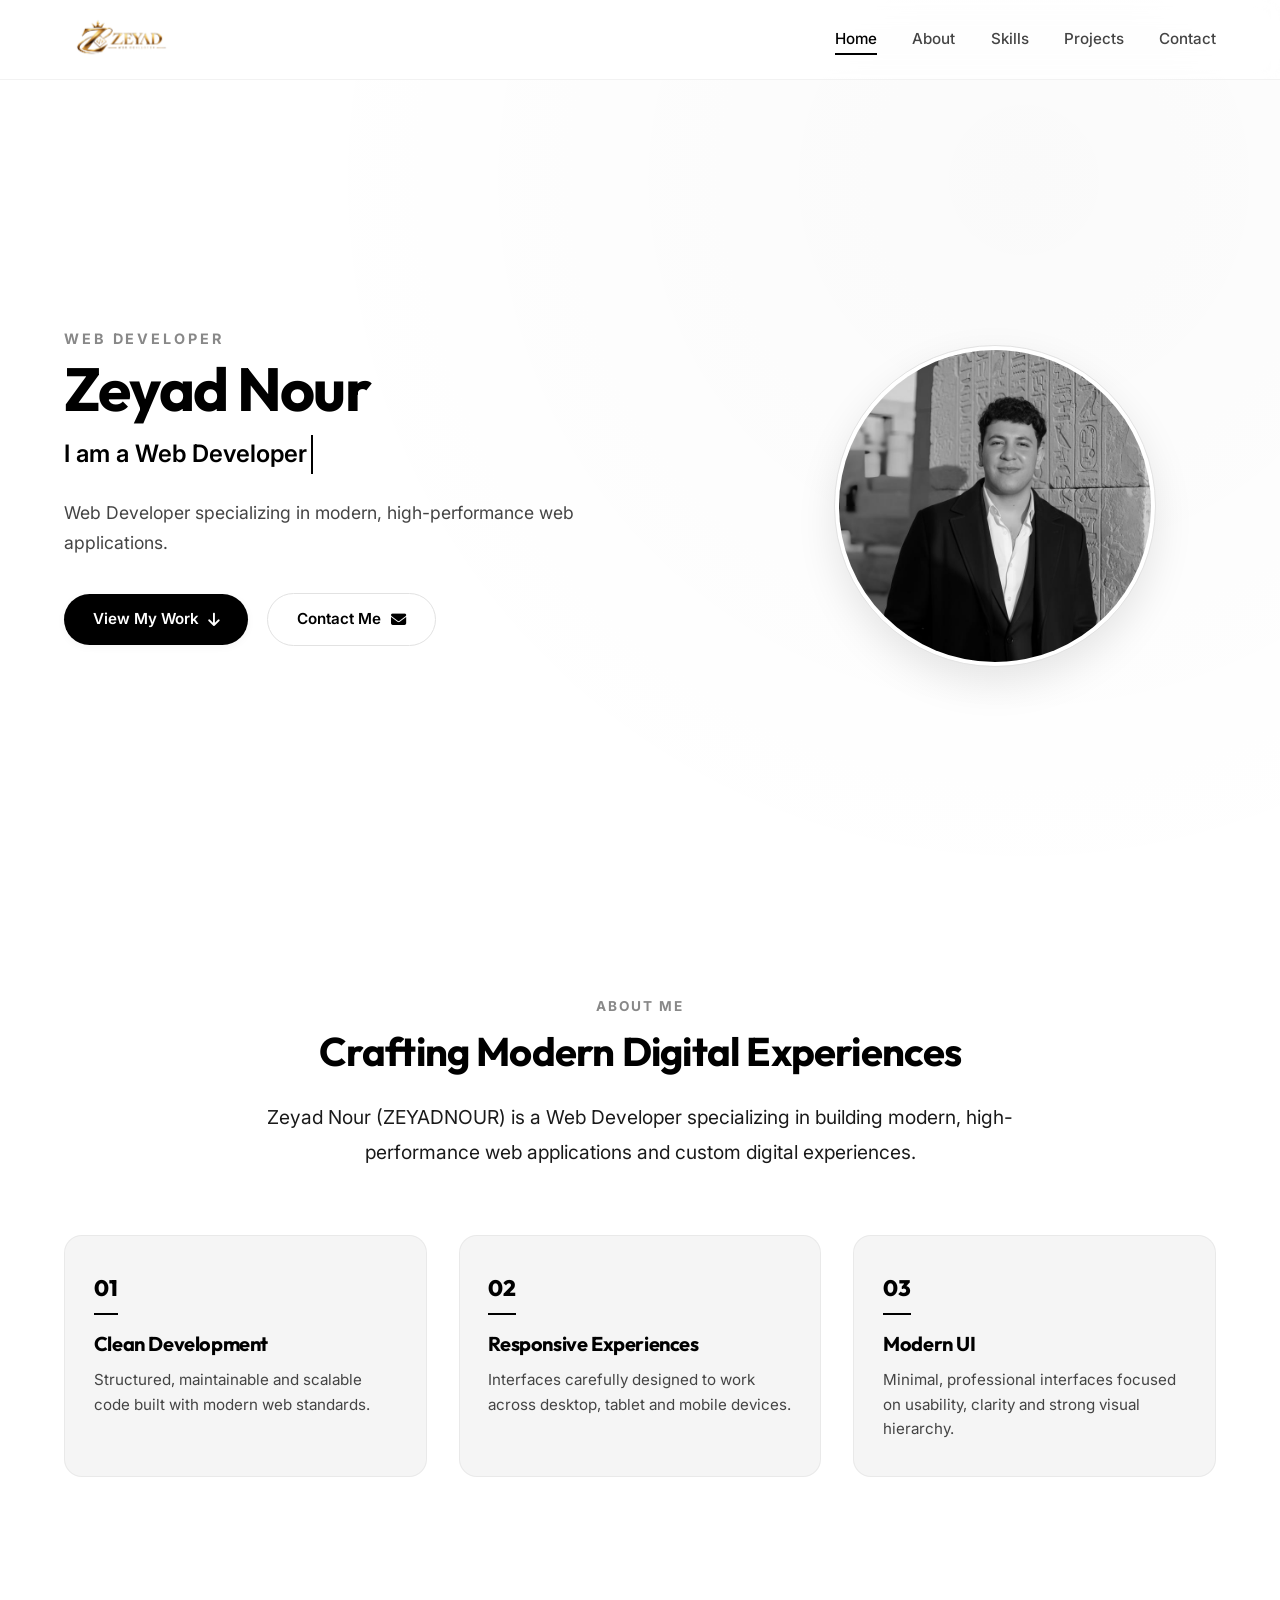
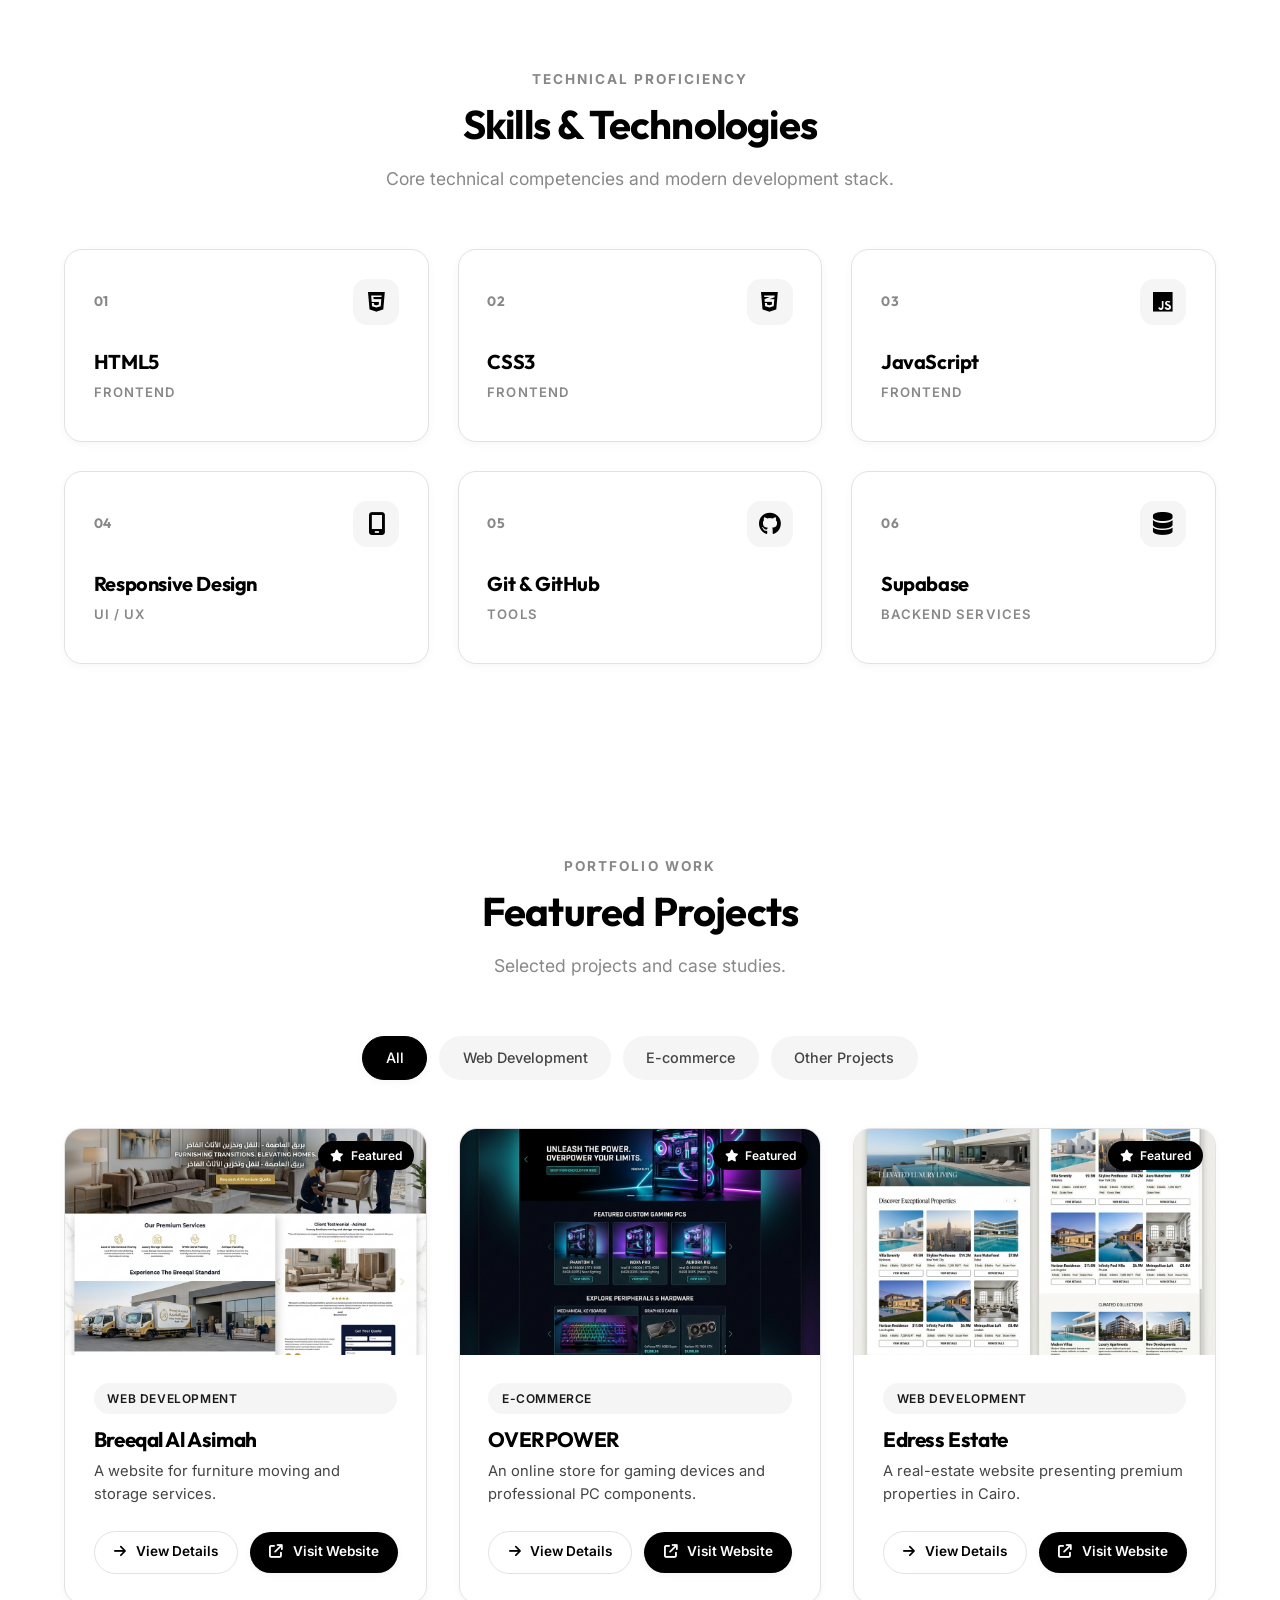
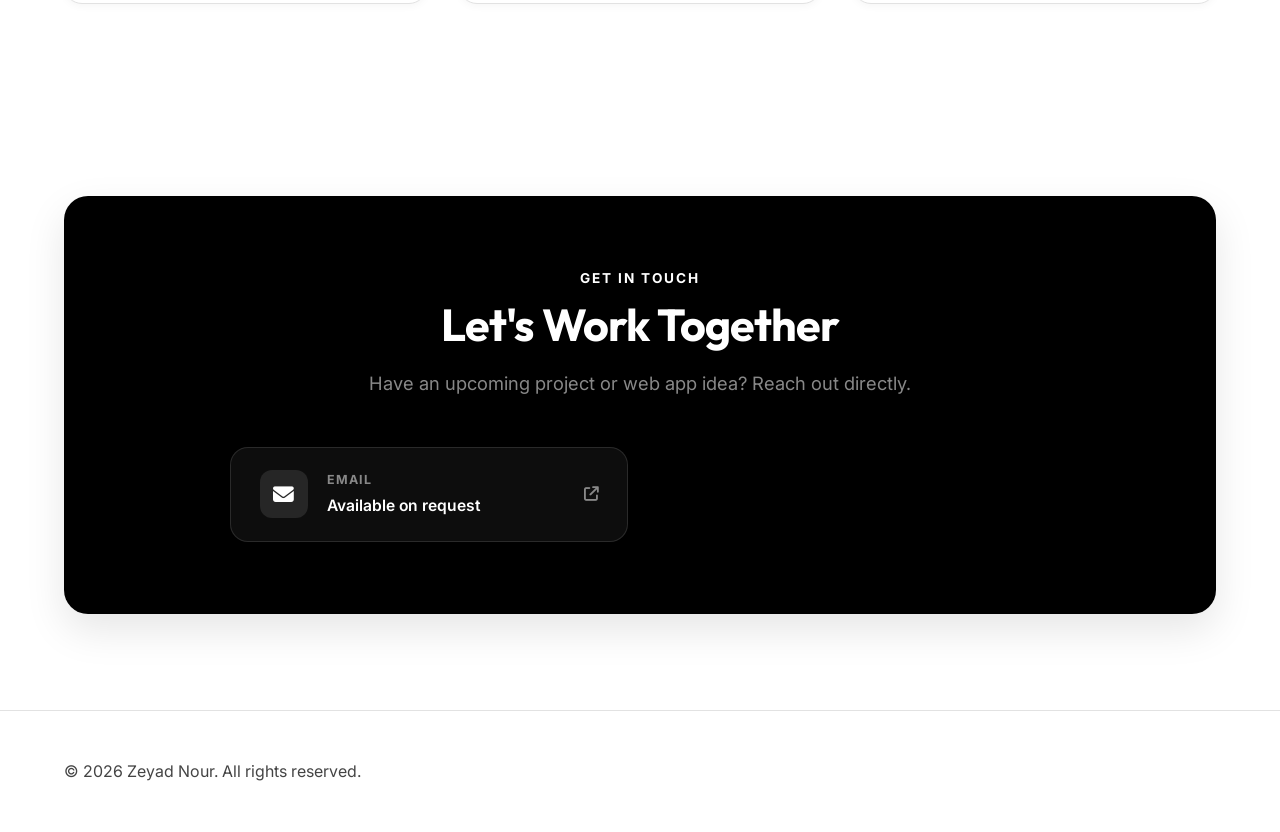
==== index.html @ 504fd56b "Add files via upload" ====
<!DOCTYPE html>
<html lang="en">
<head>
    <meta charset="UTF-8">
    <meta name="viewport" content="width=device-width, initial-scale=1.0">

    <!-- Primary SEO -->
    <title>Zeyad Nour (ZEYADNOUR) | Web Developer Portfolio</title>
    <meta name="description" content="Zeyad Nour (ZEYADNOUR) is a Web Developer specializing in modern, high-performance web applications. Explore his portfolio of real-world projects and digital experiences.">
    <meta name="author" content="Zeyad Nour">
    <meta name="robots" content="index, follow, max-image-preview:large">
    <meta name="googlebot" content="index, follow">
    <meta name="theme-color" content="#ffffff">
    <meta name="keywords" content="Zeyad Nour, ZEYADNOUR, زياد نور, Web Developer, Frontend Developer, Portfolio, Web Development">
    <link rel="canonical" href="">

    <!-- Open Graph -->
    <meta property="og:type" content="website">
    <meta property="og:site_name" content="Zeyad Nour">
    <meta property="og:locale" content="en_US">
    <meta property="og:url" content="">
    <meta property="og:title" content="Zeyad Nour (ZEYADNOUR) | Web Developer Portfolio">
    <meta property="og:description" content="Zeyad Nour (ZEYADNOUR) is a Web Developer specializing in modern, high-performance web applications. Explore his portfolio of real-world projects.">
    <meta property="og:image" content="assets/me.png">
    <meta property="og:image:width" content="800">
    <meta property="og:image:height" content="800">
    <meta property="og:image:alt" content="Zeyad Nour - Web Developer">

    <!-- Twitter Card -->
    <meta name="twitter:card" content="summary_large_image">
    <meta name="twitter:title" content="Zeyad Nour (ZEYADNOUR) | Web Developer Portfolio">
    <meta name="twitter:description" content="Zeyad Nour (ZEYADNOUR) is a Web Developer building modern, high-performance web applications and digital experiences.">
    <meta name="twitter:image" content="assets/me.png">
    <meta name="twitter:image:alt" content="Zeyad Nour - Web Developer">

    <!-- Favicon & Icon -->
    <link rel="icon" type="image/png" href="assets/favicon.png">
    <link rel="apple-touch-icon" href="assets/favicon.png">

    <!-- Fonts & Icons -->
    <link rel="preconnect" href="https://fonts.googleapis.com">
    <link rel="preconnect" href="https://fonts.gstatic.com" crossorigin>
    <link href="https://fonts.googleapis.com/css2?family=Inter:wght@400;500;600;700&family=Outfit:wght@600;700;800&display=swap" rel="stylesheet">
    <link rel="stylesheet" href="https://cdnjs.cloudflare.com/ajax/libs/font-awesome/6.5.1/css/all.min.css" crossorigin="anonymous" referrerpolicy="no-referrer">

    <!-- Stylesheets -->
    <link rel="stylesheet" href="style.css">

    <!-- Structured Data: Person + WebSite + WebPage -->
    <script type="application/ld+json" data-schema-id="homepage-schemas">
    [
      {
        "@context": "https://schema.org",
        "@type": "Person",
        "@id": "#person",
        "name": "Zeyad Nour",
        "alternateName": "زياد نور",
        "additionalName": "ZEYADNOUR",
        "jobTitle": "Web Developer",
        "description": "Zeyad Nour (ZEYADNOUR) is a Web Developer specializing in building modern, high-performance web applications and digital experiences.",
        "image": "assets/me.png",
        "knowsLanguage": ["ar", "en"]
      },
      {
        "@context": "https://schema.org",
        "@type": "WebSite",
        "@id": "#website",
        "name": "Zeyad Nour",
        "alternateName": "ZEYADNOUR",
        "author": {
          "@type": "Person",
          "@id": "#person"
        }
      },
      {
        "@context": "https://schema.org",
        "@type": "WebPage",
        "@id": "#webpage",
        "name": "Zeyad Nour (ZEYADNOUR) | Web Developer Portfolio",
        "description": "Personal portfolio of Zeyad Nour, a Web Developer specializing in modern web applications.",
        "isPartOf": {
          "@id": "#website"
        },
        "about": {
          "@id": "#person"
        },
        "inLanguage": "en"
      }
    ]
    </script>
</head>
<body>

    <!-- 1. HEADER / NAVBAR -->
    <header class="navbar">
        <div class="container">
            <a href="#home" class="logo nav-brand" aria-label="Zeyad Nour Home">
                <img src="assets/favicon.png" alt="Zeyad Nour - ZEYADNOUR Logo" class="logo-image nav-logo-img" width="56" height="56">
            </a>

            <button class="mobile-menu-toggle" aria-expanded="false" aria-controls="nav-drawer" aria-label="Toggle navigation menu">
                <i class="fa-solid fa-bars"></i>
            </button>

            <div class="mobile-overlay"></div>

            <nav>
                <ul id="nav-drawer" class="nav-links">
                    <li><a href="#home" class="active">Home</a></li>
                    <li><a href="#about">About</a></li>
                    <li><a href="#skills">Skills</a></li>
                    <li><a href="#projects">Projects</a></li>
                    <li><a href="#contact">Contact</a></li>
                </ul>
            </nav>
        </div>
    </header>

    <main>
        <!-- 2. HERO SECTION -->
        <section id="home" class="hero-section">
            <div class="container">
                <div class="hero-grid">
                    <div class="hero-content">
                        <span id="hero-eyebrow-text" class="hero-eyebrow">WEB DEVELOPER</span>
                        <h1 id="profile-name" class="hero-name">Zeyad Nour</h1>
                        
                        <div class="typewriter-container">
                            <span id="typewriter-text"></span>
                        </div>

                        <p id="profile-headline" class="hero-description">
                            Web Developer specializing in modern, high-performance web applications.
                        </p>

                        <div class="hero-actions">
                            <a href="#projects" class="btn btn-primary">
                                View My Work <i class="fa-solid fa-arrow-down"></i>
                            </a>
                            <a href="#contact" class="btn btn-outline">
                                Contact Me <i class="fa-solid fa-envelope"></i>
                            </a>
                        </div>

                        <div id="hero-socials" class="hero-socials">
                            <!-- Dynamic Social Links -->
                        </div>
                    </div>

                    <div class="hero-image-wrapper">
                        <img id="profile-avatar-img" src="assets/me.png" alt="Zeyad Nour - Web Developer" class="profile-avatar" width="320" height="320" fetchpriority="high">
                    </div>
                </div>
            </div>
        </section>

        <!-- 3. ABOUT SECTION -->
        <section id="about" class="section">
            <div class="container">
                <div class="about-intro">
                    <span id="about-eyebrow" class="section-eyebrow">ABOUT ME</span>
                    <h2 id="about-title" class="section-title">Crafting Modern Digital Experiences</h2>
                    <p id="profile-bio" class="about-bio-text">Zeyad Nour (ZEYADNOUR) is a Web Developer specializing in building modern, high-performance web applications and custom digital experiences.</p>
                </div>

                <div class="about-highlights">
                    <div class="highlight-card">
                        <span class="highlight-num">01</span>
                        <h3>Clean Development</h3>
                        <p>Structured, maintainable and scalable code built with modern web standards.</p>
                    </div>

                    <div class="highlight-card">
                        <span class="highlight-num">02</span>
                        <h3>Responsive Experiences</h3>
                        <p>Interfaces carefully designed to work across desktop, tablet and mobile devices.</p>
                    </div>

                    <div class="highlight-card">
                        <span class="highlight-num">03</span>
                        <h3>Modern UI</h3>
                        <p>Minimal, professional interfaces focused on usability, clarity and strong visual hierarchy.</p>
                    </div>
                </div>
            </div>
        </section>

        <!-- 4. SKILLS SECTION -->
        <section id="skills" class="section" style="background-color: var(--color-light-gray);">
            <div class="container">
                <div class="section-header">
                    <span id="skills-eyebrow" class="section-eyebrow">TECHNICAL PROFICIENCY</span>
                    <h2 id="skills-title" class="section-title">Skills & Technologies</h2>
                    <p id="skills-description" class="section-subtitle">Core technical competencies and modern development stack.</p>
                </div>

                <div id="skills-grid" class="skills-grid">
                    <!-- Dynamic premium skill cards rendered via js/skills.js -->
                </div>
            </div>
        </section>

        <!-- 5. PROJECTS SECTION -->
        <section id="projects" class="section">
            <div class="container">
                <div class="section-header">
                    <span class="section-eyebrow">PORTFOLIO WORK</span>
                    <h2 class="section-title">Featured Projects</h2>
                    <p class="section-subtitle">Selected projects and case studies.</p>
                </div>

                <!-- Dynamic Category Filter Pills -->
                <div id="category-filters" class="filter-container">
                    <!-- Dynamic Pills rendered via js/projects.js -->
                </div>

                <!-- Dynamic Project Grid Container -->
                <div id="projects-grid" class="projects-grid">
                    <!-- Dynamic Project Cards rendered via js/projects.js -->
                </div>
            </div>
        </section>

        <!-- 6. CONTACT SECTION -->
        <section id="contact" class="section">
            <div class="container">
                <div class="contact-card">
                    <span id="contact-eyebrow" class="section-eyebrow" style="color: var(--color-gray);">GET IN TOUCH</span>
                    <h2 id="contact-title" class="contact-card-title">Let's Work Together</h2>
                    <p id="contact-description" class="contact-card-desc">Have an upcoming project or web app idea? Reach out directly.</p>
                    
                    <div class="contact-channels-grid">
                        <!-- EMAIL CARD -->
                        <a id="profile-email-link" href="#contact" class="contact-channel-card" aria-label="Contact information">
                            <div class="channel-icon-box">
                                <i class="fa-solid fa-envelope"></i>
                            </div>
                            <div class="channel-info">
                                <span class="channel-label">Email</span>
                                <span id="profile-email-text" class="channel-value">Available on request</span>
                            </div>
                            <i class="fa-solid fa-arrow-up-right-from-square channel-arrow"></i>
                        </a>

                        <!-- WHATSAPP CARD (populated dynamically via js/social-links.js if entry exists in DB) -->
                        <div id="whatsapp-channel" style="display: contents;"></div>
                    </div>
                </div>
            </div>
        </section>
    </main>

    <!-- 7. FOOTER -->
    <footer class="footer">
        <div class="container">
            <div class="footer-content">
                <p id="footer-text">&copy; 2026 Zeyad Nour. All rights reserved.</p>
                <div id="footer-socials" class="footer-socials">
                    <!-- Dynamic Social Links -->
                </div>
            </div>
        </div>
    </footer>

    <!-- Data Services & Modules -->
    <script src="js/utils.js"></script>
    <script src="js/seo.js"></script>
    <script src="js/settings.js"></script>
    <script src="js/profile.js"></script>
    <script src="js/categories.js"></script>
    <script src="js/skills.js"></script>
    <script src="js/social-links.js"></script>
    <script src="js/filters.js"></script>
    <script src="js/projects.js"></script>
    <script src="js/ui.js"></script>
    <script src="script.js"></script>
</body>
</html>
---- style.css ----
/* ==========================================================================
   ZEYAD NOUR PORTFOLIO
   Minimal / Premium / Modern
   ========================================================================== */

:root {
    --black: #000;
    --dark: #1a1a1a;
    --gray-dark: #444;
    --gray: #888;
    --light: #f5f5f5;
    --border: #e2e2e2;
    --white: #fff;
    --success: #10b981;
    --error: #ef4444;
    --whatsapp: #25d366;
    --whatsapp-hover: #20bd5a;

    --heading: 'Outfit', -apple-system, BlinkMacSystemFont, 'Segoe UI', sans-serif;
    --body: 'Inter', -apple-system, BlinkMacSystemFont, 'Segoe UI', sans-serif;

    --sm: 8px;
    --md: 14px;
    --lg: 18px;
    --full: 999px;

    --shadow-sm: 0 2px 8px rgba(0, 0, 0, .04);
    --shadow-md: 0 8px 24px rgba(0, 0, 0, .06);
    --shadow-lg: 0 16px 40px rgba(0, 0, 0, .1);
    --shadow-hover: 0 20px 48px rgba(0, 0, 0, .12);

    --fast: .2s cubic-bezier(.16, 1, .3, 1);
    --smooth: .35s cubic-bezier(.16, 1, .3, 1);

    --navbar-height: 80px;
    --container: 1200px;
    --logo-size: 110px;
}

/* RESET */
*,
*::before,
*::after {
    box-sizing: border-box;
    margin: 0;
    padding: 0;
}

html {
    scroll-behavior: smooth;
    font-size: 16px;
    -webkit-text-size-adjust: 100%;
}

body {
    font-family: var(--body);
    background: var(--white);
    color: var(--dark);
    line-height: 1.6;
    overflow-x: hidden;
    -webkit-font-smoothing: antialiased;
}

h1,
h2,
h3,
h4,
h5,
h6 {
    font-family: var(--heading);
    color: var(--black);
    font-weight: 700;
    line-height: 1.25;
    letter-spacing: -.02em;
}

p {
    color: var(--gray-dark);
}

a {
    color: inherit;
    text-decoration: none;
    transition: color var(--fast);
}

img {
    display: block;
    max-width: 100%;
    height: auto;
}

button {
    border: 0;
    background: none;
    font: inherit;
    cursor: pointer;
}

:focus-visible {
    outline: 2px solid var(--black);
    outline-offset: 4px;
}

/* LAYOUT */
.container {
    width: 100%;
    max-width: var(--container);
    margin: auto;
    padding: 0 1.5rem;
}

.section {
    position: relative;
    padding: 6rem 0;
}

.section-header {
    max-width: 680px;
    margin: 0 auto 3.5rem;
    text-align: center;
}

.section-eyebrow {
    display: block;
    margin-bottom: .5rem;
    color: var(--gray);
    font-size: .85rem;
    font-weight: 700;
    letter-spacing: .15em;
    text-transform: uppercase;
}

.section-title {
    margin-bottom: 1rem;
    font-size: 2.5rem;
}

.section-subtitle {
    color: var(--gray);
    font-size: 1.1rem;
}

/* BUTTONS */
.btn {
    display: inline-flex;
    align-items: center;
    justify-content: center;
    gap: .6rem;
    padding: .85rem 1.8rem;
    border-radius: var(--full);
    font-size: .95rem;
    font-weight: 600;
    white-space: nowrap;
    transition: all var(--fast);
}

.btn-primary {
    background: var(--black);
    color: var(--white);
    box-shadow: var(--shadow-sm);
}

.btn-primary:hover {
    background: #2c2c2c;
    transform: translateY(-2px);
    box-shadow: var(--shadow-md);
}

.btn-outline {
    background: transparent;
    border: 1.5px solid var(--border);
    color: var(--black);
}

.btn-outline:hover {
    background: var(--light);
    border-color: var(--black);
    transform: translateY(-2px);
}

.btn-sm {
    padding: .6rem 1.2rem;
    font-size: .85rem;
}

.btn-block {
    width: 100%;
}

.project-category-badge {
    display: inline-block;
    padding: .35rem .85rem;
    border-radius: var(--full);
    background: var(--light);
    color: var(--dark);
    font-size: .75rem;
    font-weight: 600;
    letter-spacing: .05em;
    text-transform: uppercase;
}

.featured-badge {
    position: absolute;
    top: 12px;
    right: 12px;
    z-index: 2;
    display: flex;
    align-items: center;
    gap: .4rem;
    padding: .3rem .75rem;
    border-radius: var(--full);
    background: var(--black);
    color: var(--white);
    font-size: .75rem;
    font-weight: 600;
    box-shadow: var(--shadow-sm);
}

/* NAVBAR */
.navbar {
    position: fixed;
    inset: 0 0 auto;
    z-index: 1000;
    width: 100%;
    height: var(--navbar-height);
    background: rgba(255, 255, 255, .8);
    border-bottom: 1px solid rgba(0, 0, 0, .05);
    backdrop-filter: blur(12px);
    -webkit-backdrop-filter: blur(12px);
    transition: all var(--smooth);
}

.navbar-scrolled {
    height: 70px;
    background: rgba(255, 255, 255, .95);
    box-shadow: var(--shadow-sm);
}

.navbar .container {
    display: flex;
    align-items: center;
    justify-content: space-between;
    height: 100%;
}

.logo,
.nav-brand {
    display: inline-flex;
    align-items: center;
    justify-content: center;
    width: var(--logo-size);
    height: var(--logo-size);
    flex-shrink: 0;
}

.logo-image,
.nav-logo-img {
    width: var(--logo-size);
    height: var(--logo-size);
    max-width: none;
    max-height: none;
    object-fit: contain;
    transition: transform var(--fast);
}

.logo:hover .logo-image,
.nav-brand:hover .nav-logo-img {
    transform: scale(1.05);
}

.nav-links {
    display: flex;
    align-items: center;
    gap: 2.2rem;
    list-style: none;
}

.nav-links a {
    position: relative;
    padding: .4rem 0;
    color: var(--gray-dark);
    font-size: .95rem;
    font-weight: 500;
}

.nav-links a::after {
    content: "";
    position: absolute;
    right: 0;
    bottom: 0;
    left: 0;
    width: 0;
    height: 2px;
    background: var(--black);
    transition: width var(--fast);
}

.nav-links a:hover,
.nav-links a.active {
    color: var(--black);
}

.nav-links a:hover::after,
.nav-links a.active::after {
    width: 100%;
}

.mobile-menu-toggle {
    display: none;
    width: 44px;
    height: 44px;
    align-items: center;
    justify-content: center;
    margin: 0;
    padding: 0;
    border: 1px solid transparent;
    border-radius: 10px;
    background: transparent;
    color: var(--black);
    font-size: 1.15rem;
    flex-shrink: 0;
    z-index: 1003;
    transition:
        background-color var(--fast),
        border-color var(--fast),
        transform var(--fast);
}

.mobile-menu-toggle:hover,
.mobile-menu-toggle:focus-visible {
    background: #f5f5f5;
    border-color: #e2e2e2;
    outline: none;
}

.mobile-menu-toggle:active {
    transform: scale(.96);
}

.mobile-menu-toggle i {
    font-size: 1.2rem;
}

.mobile-overlay {
    display: none;
    position: fixed;
    inset: 0;
    z-index: 1000;
    background: rgba(0, 0, 0, .4);
    opacity: 0;
    backdrop-filter: blur(4px);
    transition: opacity var(--smooth);
}

.mobile-overlay.active {
    display: block;
    opacity: 1;
}

/* HERO */
.hero-section {
    min-height: 100vh;
    padding-top: calc(var(--navbar-height) + 2rem);
    display: flex;
    align-items: center;
    justify-content: center;
    background: radial-gradient(
        circle at 80% 20%,
        rgba(0, 0, 0, .02) 0,
        transparent 60%
    );
}

.hero-grid {
    display: grid;
    grid-template-columns: 1.2fr .8fr;
    gap: 3rem;
    align-items: center;
}

.hero-eyebrow {
    margin-bottom: .75rem;
    color: var(--gray);
    font-size: .9rem;
    font-weight: 700;
    letter-spacing: .2em;
}

.hero-name {
    margin-bottom: .5rem;
    font-size: 3.8rem;
    letter-spacing: -.03em;
}

.typewriter-container {
    display: flex;
    align-items: center;
    min-height: 2.2rem;
    margin-bottom: 1.5rem;
    color: var(--gray-dark);
    font-size: 1.5rem;
    font-weight: 600;
}

#typewriter-text {
    padding-right: 4px;
    border-right: 2px solid var(--black);
    color: var(--black);
    animation: blink .8s infinite;
}

@keyframes blink {
    50% {
        border-color: transparent;
    }
}

.hero-description {
    max-width: 560px;
    margin-bottom: 2.2rem;
    font-size: 1.1rem;
    line-height: 1.7;
}

.hero-actions,
.hero-socials {
    display: flex;
    align-items: center;
}

.hero-actions {
    gap: 1.2rem;
    margin-bottom: 2.5rem;
}

.hero-socials {
    gap: 1.2rem;
}

.social-link {
    display: flex;
    align-items: center;
    justify-content: center;
    width: 42px;
    height: 42px;
    border: 1px solid var(--border);
    border-radius: 50%;
    color: var(--gray-dark);
    font-size: 1.1rem;
    transition: all var(--fast);
}

.social-link:hover {
    background: var(--light);
    border-color: var(--black);
    color: var(--black);
    transform: translateY(-3px);
}

.hero-image-wrapper {
    display: flex;
    justify-content: center;
}

.profile-avatar {
    width: 320px;
    height: 320px;
    border: 4px solid var(--white);
    border-radius: 50%;
    outline: 1px solid var(--border);
    object-fit: cover;
    filter: grayscale(100%);
    box-shadow: var(--shadow-lg);
    transition: all var(--smooth);
}

.profile-avatar:hover {
    filter: grayscale(0);
    transform: scale(1.03);
    box-shadow: var(--shadow-hover);
}

/* ABOUT */
.about-intro {
    max-width: 800px;
    margin: 0 auto 4rem;
    text-align: center;
}

.about-bio-text {
    margin-top: 1.5rem;
    color: var(--dark);
    font-size: 1.2rem;
    line-height: 1.85;
}

.about-highlights {
    display: grid;
    grid-template-columns: repeat(3, 1fr);
    gap: 2rem;
}

.highlight-card {
    position: relative;
    padding: 2.2rem 1.8rem;
    border: 1px solid rgba(0, 0, 0, .05);
    border-radius: var(--lg);
    background: var(--light);
    transition: all var(--smooth);
}

.highlight-card:hover {
    background: var(--white);
    border-color: var(--black);
    box-shadow: var(--shadow-md);
    transform: translateY(-6px);
}

.highlight-num {
    display: inline-block;
    margin-bottom: 1rem;
    padding-bottom: .4rem;
    border-bottom: 2px solid var(--black);
    color: var(--black);
    font-family: var(--heading);
    font-size: 1.4rem;
    font-weight: 800;
}

.highlight-card h3 {
    margin-bottom: .75rem;
    font-size: 1.25rem;
}

.highlight-card p {
    color: var(--gray-dark);
    font-size: .95rem;
    line-height: 1.6;
}

/* SKILLS */
.skills-grid {
    display: grid;
    grid-template-columns: repeat(3, 1fr);
    gap: 1.8rem;
}

.skill-card {
    position: relative;
    display: flex;
    flex-direction: column;
    justify-content: space-between;
    padding: 1.8rem;
    overflow: hidden;
    border: 1px solid var(--border);
    border-radius: var(--lg);
    background: var(--white);
    box-shadow: var(--shadow-sm);
    transition: all var(--smooth);
}

.skill-card:hover {
    border-color: var(--black);
    box-shadow: var(--shadow-hover);
    transform: translateY(-6px);
}

.skill-card-top {
    display: flex;
    align-items: center;
    justify-content: space-between;
    margin-bottom: 1.5rem;
}

.skill-index {
    color: var(--gray);
    font-family: var(--heading);
    font-size: .85rem;
    font-weight: 700;
    letter-spacing: .05em;
}

.skill-icon {
    display: flex;
    align-items: center;
    justify-content: center;
    width: 46px;
    height: 46px;
    border-radius: var(--md);
    background: var(--light);
    color: var(--black);
    font-size: 1.4rem;
    transition: all var(--fast);
}

.skill-card:hover .skill-icon {
    background: var(--black);
    color: var(--white);
}

.skill-meta {
    margin-bottom: .5rem;
}

.skill-name {
    margin-bottom: .3rem;
    color: var(--black);
    font-size: 1.25rem;
    font-weight: 700;
}

.skill-category {
    color: var(--gray);
    font-size: .82rem;
    font-weight: 600;
    letter-spacing: .08em;
    text-transform: uppercase;
}

.skill-arrow {
    position: absolute;
    top: 1.8rem;
    right: 1.8rem;
    color: var(--gray);
    font-size: .85rem;
    opacity: 0;
    transition: all var(--fast);
}

.skill-card:hover .skill-arrow {
    color: var(--black);
    opacity: 1;
}

/* PROJECTS */
.filter-container {
    display: flex;
    align-items: center;
    justify-content: center;
    gap: .75rem;
    flex-wrap: wrap;
    margin-bottom: 3rem;
}

.filter-pill {
    padding: .6rem 1.4rem;
    border: 1px solid transparent;
    border-radius: var(--full);
    background: var(--light);
    color: var(--gray-dark);
    font-size: .9rem;
    font-weight: 500;
    transition: all var(--fast);
}

.filter-pill:hover {
    background: #eaeaea;
    color: var(--black);
}

.filter-pill.active {
    background: var(--black);
    border-color: var(--black);
    color: var(--white);
    box-shadow: var(--shadow-sm);
}

.projects-grid {
    display: grid;
    grid-template-columns: repeat(3, 1fr);
    gap: 2rem;
}

.project-card {
    display: flex;
    flex-direction: column;
    overflow: hidden;
    border: 1px solid var(--border);
    border-radius: var(--lg);
    background: var(--white);
    opacity: 1;
    box-shadow: var(--shadow-sm);
    transition:
        transform var(--smooth),
        box-shadow var(--smooth),
        opacity .3s ease;
}

.project-card:hover {
    border-color: rgba(0, 0, 0, .15);
    box-shadow: var(--shadow-hover);
    transform: translateY(-8px);
}

.project-card.card-hidden {
    opacity: 0;
    transform: scale(.95);
}

.project-card.card-visible {
    opacity: 1;
    transform: scale(1);
}

.project-image-wrapper {
    position: relative;
    width: 100%;
    aspect-ratio: 16 / 10;
    overflow: hidden;
    background: var(--light);
}

.project-image-wrapper img {
    width: 100%;
    height: 100%;
    object-fit: cover;
    transition: transform .5s ease;
}

.project-card:hover .project-image-wrapper img {
    transform: scale(1.06);
}

.no-preview-placeholder {
    width: 100%;
    min-height: 220px;
    height: 100%;
    display: flex;
    align-items: center;
    justify-content: center;
    flex-direction: column;
    gap: .6rem;
    background: var(--light);
    color: var(--gray);
    font-size: .9rem;
    font-weight: 500;
}

.no-preview-placeholder i {
    color: #cbd5e1;
    font-size: 2.2rem;
}

.project-content {
    display: flex;
    flex-direction: column;
    flex-grow: 1;
    padding: 1.8rem;
}

.project-title {
    margin: .75rem 0 .5rem;
    font-size: 1.3rem;
}

.project-description {
    flex-grow: 1;
    margin-bottom: 1.5rem;
    color: var(--gray-dark);
    font-size: .92rem;
    line-height: 1.6;
}

.project-actions {
    display: flex;
    align-items: center;
    gap: .75rem;
    margin-top: auto;
}

/* SKELETON */
.skeleton-card {
    pointer-events: none;
}

.skeleton-img,
.skeleton-line {
    background: linear-gradient(
        90deg,
        #f0f0f0 25%,
        #e4e4e4 50%,
        #f0f0f0 75%
    );
    background-size: 200% 100%;
    animation: pulse 1.5s infinite;
}

.skeleton-img {
    width: 100%;
    aspect-ratio: 16 / 10;
}

.skeleton-body {
    padding: 1.8rem;
}

.skeleton-line {
    margin-bottom: .8rem;
    border-radius: var(--sm);
}

.skeleton-badge {
    width: 30%;
    height: 20px;
    border-radius: var(--full);
}

.skeleton-title {
    width: 70%;
    height: 26px;
}

.skeleton-text {
    width: 100%;
    height: 16px;
}

.skeleton-text.short {
    width: 60%;
}

.skeleton-footer {
    display: flex;
    gap: .75rem;
    margin-top: 1.5rem;
}

.skeleton-btn {
    width: 50%;
    height: 38px;
    border-radius: var(--full);
    background: #f0f0f0;
}

@keyframes pulse {
    0% {
        background-position: 200% 0;
    }

    100% {
        background-position: -200% 0;
    }
}

.empty-state {
    grid-column: 1 / -1;
    padding: 4rem 2rem;
    border-radius: var(--lg);
    background: var(--light);
    text-align: center;
}

.empty-state i {
    margin-bottom: 1rem;
    color: var(--gray);
    font-size: 3rem;
}

.empty-state.hidden {
    display: none;
}

/* CONTACT */
.contact-card {
    padding: 4.5rem 3.5rem;
    border-radius: 24px;
    background: var(--black);
    color: var(--white);
    text-align: center;
    box-shadow: var(--shadow-lg);
}

.contact-card-title {
    margin-bottom: 1rem;
    color: var(--white);
    font-size: 2.8rem;
}

.contact-card-desc {
    max-width: 580px;
    margin: 0 auto 3rem;
    color: var(--gray);
    font-size: 1.15rem;
    line-height: 1.6;
}

.contact-channels-grid {
    display: grid;
    grid-template-columns: repeat(2, 1fr);
    gap: 1.5rem;
    max-width: 820px;
    margin: auto;
}

.contact-channel-card {
    display: flex;
    align-items: center;
    gap: 1.2rem;
    padding: 1.4rem 1.8rem;
    border: 1px solid rgba(255, 255, 255, .12);
    border-radius: var(--lg);
    background: rgba(255, 255, 255, .05);
    color: var(--white);
    text-align: left;
    transition: all var(--fast);
}

.contact-channel-card:hover {
    background: rgba(255, 255, 255, .1);
    border-color: rgba(255, 255, 255, .3);
    box-shadow: 0 12px 30px rgba(0, 0, 0, .3);
    transform: translateY(-4px);
}

.channel-icon-box,
.whatsapp-icon-box {
    display: flex;
    align-items: center;
    justify-content: center;
    width: 48px;
    height: 48px;
    flex-shrink: 0;
    border-radius: 12px;
    background: rgba(255, 255, 255, .1);
    color: var(--white);
    font-size: 1.3rem;
}

.channel-info {
    display: flex;
    flex-direction: column;
    flex-grow: 1;
    min-width: 0;
    text-align: left;
}

.channel-label {
    margin-bottom: .2rem;
    color: var(--gray);
    font-size: .78rem;
    font-weight: 700;
    letter-spacing: .08em;
    text-transform: uppercase;
}

.channel-value {
    overflow: hidden;
    color: var(--white);
    font-size: .98rem;
    font-weight: 600;
    text-overflow: ellipsis;
    white-space: nowrap;
}

.channel-arrow {
    color: var(--gray);
    font-size: .9rem;
    transition: all var(--fast);
}

.contact-channel-card:hover .channel-arrow {
    color: var(--white);
    transform: translate(2px, -2px);
}

/* WHATSAPP */
.whatsapp-channel-card {
    background: var(--whatsapp);
    border-color: var(--whatsapp);
    color: var(--white);
}

.whatsapp-channel-card:hover {
    background: var(--whatsapp-hover);
    border-color: var(--whatsapp-hover);
    color: var(--white);
    box-shadow: 0 12px 30px rgba(37, 211, 102, .25);
}

.whatsapp-icon-box {
    width: 52px;
    height: 52px;
    border-radius: 14px;
    background: rgba(255, 255, 255, .18);
    color: var(--white);
    font-size: 1.5rem;
}

.whatsapp-channel-card .channel-label {
    color: rgba(255, 255, 255, .85);
}

.whatsapp-channel-card .channel-value,
.whatsapp-channel-card .channel-arrow {
    color: var(--white);
}

/* FOOTER */
.footer {
    padding: 3rem 0;
    border-top: 1px solid var(--border);
    text-align: center;
}

.footer-content {
    display: flex;
    align-items: center;
    justify-content: space-between;
}

.footer-socials {
    display: flex;
    gap: 1rem;
}

/* PROJECT DETAILS */
.project-details-page {
    min-height: 85vh;
    padding-top: calc(var(--navbar-height) + 3rem);
    padding-bottom: 6rem;
}

.details-header {
    margin-bottom: 2rem;
}

.back-link {
    display: inline-flex;
    align-items: center;
    gap: .5rem;
    margin-bottom: 1.5rem;
    color: var(--gray-dark);
    font-size: .9rem;
    font-weight: 600;
}

.back-link:hover {
    color: var(--black);
}

.details-meta-top {
    display: flex;
    align-items: center;
    gap: 1rem;
    margin-bottom: 1rem;
}

.project-year-badge {
    display: inline-flex;
    align-items: center;
    gap: .4rem;
    color: var(--gray);
    font-size: .85rem;
}

.details-title {
    font-size: 3rem;
}

.details-cover-container {
    width: 100%;
    max-height: 520px;
    margin-bottom: 3rem;
    overflow: hidden;
    border-radius: var(--lg);
    box-shadow: var(--shadow-md);
}

.details-cover-img {
    width: 100%;
    height: 100%;
    object-fit: cover;
}

.details-grid {
    display: grid;
    grid-template-columns: 2.2fr 1fr;
    gap: 3.5rem;
}

.details-description {
    color: var(--dark);
    font-size: 1.15rem;
    line-height: 1.8;
    white-space: pre-line;
}

.sidebar-card {
    position: sticky;
    top: calc(var(--navbar-height) + 2rem);
    padding: 2rem;
    border-radius: var(--lg);
    background: var(--light);
}

.sidebar-card h3 {
    margin-bottom: 1.5rem;
    padding-bottom: .75rem;
    border-bottom: 1px solid var(--border);
    font-size: 1.2rem;
}

.sidebar-meta-item {
    margin-bottom: 1.2rem;
}

.sidebar-meta-item strong {
    display: block;
    margin-bottom: .3rem;
    color: var(--gray);
    font-size: .8rem;
    letter-spacing: .05em;
    text-transform: uppercase;
}

.tech-tags-wrapper {
    display: flex;
    gap: .5rem;
    flex-wrap: wrap;
    margin-top: .5rem;
}

.tech-tag {
    padding: .3rem .75rem;
    border: 1px solid var(--border);
    border-radius: var(--sm);
    background: var(--white);
    font-size: .8rem;
    font-weight: 500;
}

.badge-status-published {
    display: inline-block;
    padding: .2rem .6rem;
    border-radius: var(--full);
    background: #d1fae5;
    color: #065f46;
    font-size: .75rem;
    font-weight: 600;
}

.sidebar-actions {
    display: flex;
    flex-direction: column;
    gap: .8rem;
    margin-top: 2rem;
}

/* TOAST */
.toast-container {
    position: fixed;
    right: 24px;
    bottom: 24px;
    z-index: 9999;
    display: flex;
    flex-direction: column;
    gap: 12px;
    pointer-events: none;
}

.toast {
    display: flex;
    align-items: center;
    gap: .75rem;
    min-width: 300px;
    padding: 1rem 1.25rem;
    border-radius: var(--md);
    background: var(--black);
    color: var(--white);
    box-shadow: var(--shadow-lg);
    pointer-events: auto;
    animation: toast-in .3s forwards;
}

.toast-success {
    background: var(--success);
}

.toast-error {
    background: var(--error);
}

.toast-message {
    flex-grow: 1;
    font-size: .9rem;
    font-weight: 500;
}

.toast-close {
    color: currentColor;
    font-size: 1.2rem;
    opacity: .8;
}

.toast-hiding {
    animation: toast-out .3s forwards;
}

@keyframes toast-in {
    from {
        opacity: 0;
        transform: translateY(20px);
    }

    to {
        opacity: 1;
        transform: translateY(0);
    }
}

@keyframes toast-out {
    to {
        opacity: 0;
        transform: translateY(20px);
    }
}

/* RESPONSIVE */
@media (max-width: 1024px) {
    .projects-grid,
    .skills-grid {
        grid-template-columns: repeat(2, 1fr);
    }

    .hero-name {
        font-size: 3rem;
    }

    .details-grid {
        grid-template-columns: 1fr;
    }
}

@media (max-width: 768px) {
    :root {
        --navbar-height: 72px;
    }

    .container {
        padding-right: 14px;
        padding-left: 14px;
    }

    .navbar .container {
        display: flex;
        align-items: center;
        justify-content: space-between;
        padding-right: 14px;
        padding-left: 14px;
        width: 100%;
    }

        .logo,
    .nav-brand {
        width: var(--logo-size);
        height: var(--logo-size);
        flex-shrink: 0;
    }

    .logo-image,
    .nav-logo-img {
        width: var(--logo-size);
        height: var(--logo-size);
        max-width: none;
        max-height: none;
        object-fit: contain;
        flex-shrink: 0;
    }

    .mobile-menu-toggle {
    display: flex !important;
    position: absolute;
    top: 50%;
    right: 14px;
    transform: translateY(-50%);
    width: 44px;
    height: 44px;
    margin: 0;
    flex-shrink: 0;
    z-index: 1003;
}

    .nav-links {
        position: fixed;
        top: 0;
        right: -100%;
        z-index: 1001;
        display: flex;
        width: min(80%, 320px);
        height: 100vh;
        padding: 6rem 2rem 2rem;
        background: var(--white);
        box-shadow: var(--shadow-lg);
        flex-direction: column;
        align-items: flex-start;
        transition: right var(--smooth);
    }

    .nav-links.active {
        right: 0;
    }

    .hero-grid,
    .about-grid,
    .about-highlights,
    .skills-grid,
    .contact-channels-grid {
        grid-template-columns: 1fr;
        gap: 1rem;
    }

    .hero-image-wrapper {
        order: -1;
    }

    .profile-avatar {
        width: 240px;
        height: 240px;
    }

    .hero-name {
        font-size: 2.5rem;
    }

    .projects-grid {
        grid-template-columns: 1fr;
    }

    .contact-card {
        padding: 2.5rem 1rem;
    }

    .contact-card-title {
        font-size: 2.2rem;
    }

    .contact-channel-card {
        width: 100%;
        max-width: 100%;
        min-width: 0;
        padding: 1rem 1.1rem;
        box-sizing: border-box;
    }

    .channel-info {
        min-width: 0;
    }

    .channel-value {
        min-width: 0;
        overflow-wrap: anywhere;
        white-space: normal;
    }

    .whatsapp-channel-card {
        min-height: 78px;
    }

    .footer-content {
        flex-direction: column;
        gap: 1.5rem;
    }
}

@media (max-width: 480px) {
    .section {
        padding: 4rem 0;
    }

    .section-title {
        font-size: 2.1rem;
    }

    .hero-name {
        font-size: 2.2rem;
    }

    .hero-actions {
        flex-direction: column;
        align-items: stretch;
    }

    .hero-actions .btn {
        width: 100%;
    }

    .profile-avatar {
        width: 210px;
        height: 210px;
    }

    .contact-card-title {
        font-size: 1.9rem;
    }

    .contact-card-desc {
        font-size: 1rem;
    }

    .contact-channel-card {
        padding: .9rem;
        gap: .85rem;
    }

    .channel-icon-box,
    .whatsapp-icon-box {
        width: 46px;
        height: 46px;
    }

    .channel-value {
        font-size: .88rem;
    }
}

@media (prefers-reduced-motion: reduce) {
    *,
    *::before,
    *::after {
        animation-duration: .01ms !important;
        animation-iteration-count: 1 !important;
        scroll-behavior: auto !important;
        transition-duration: .01ms !important;
    }
}
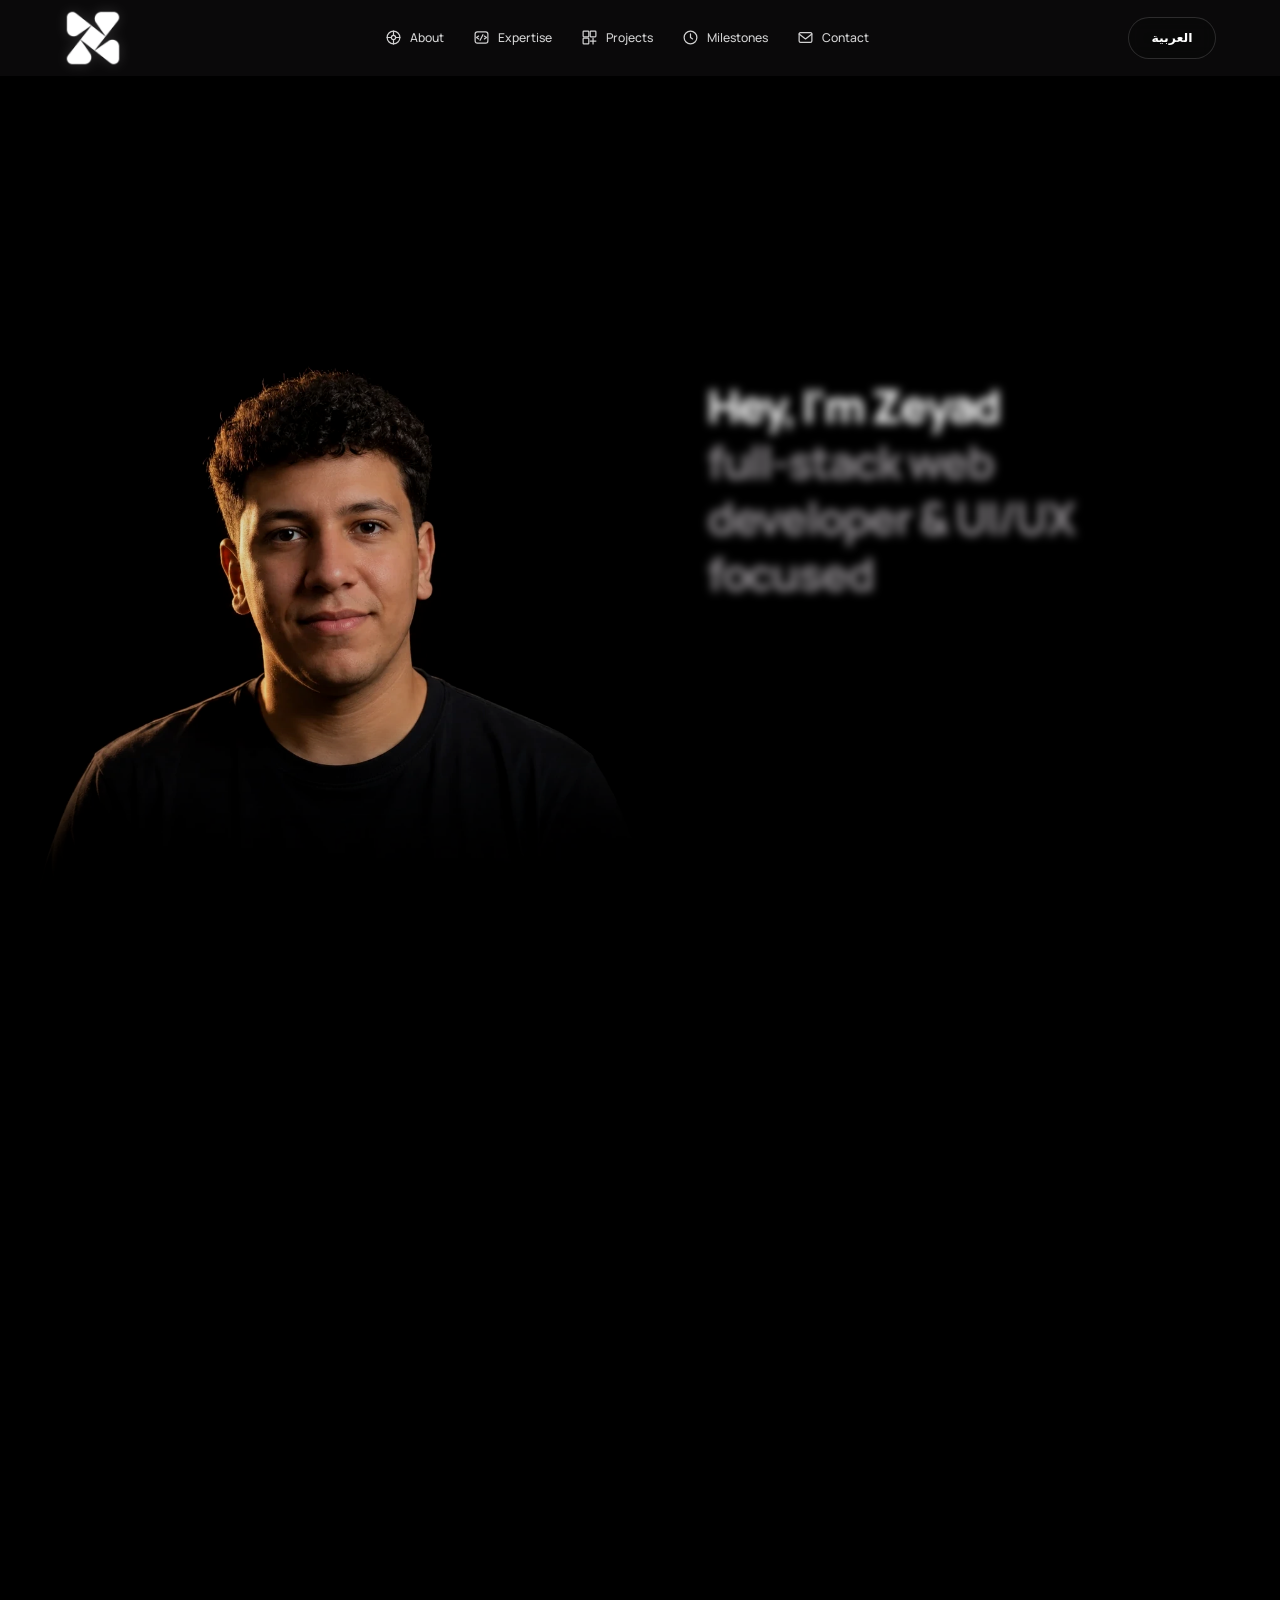
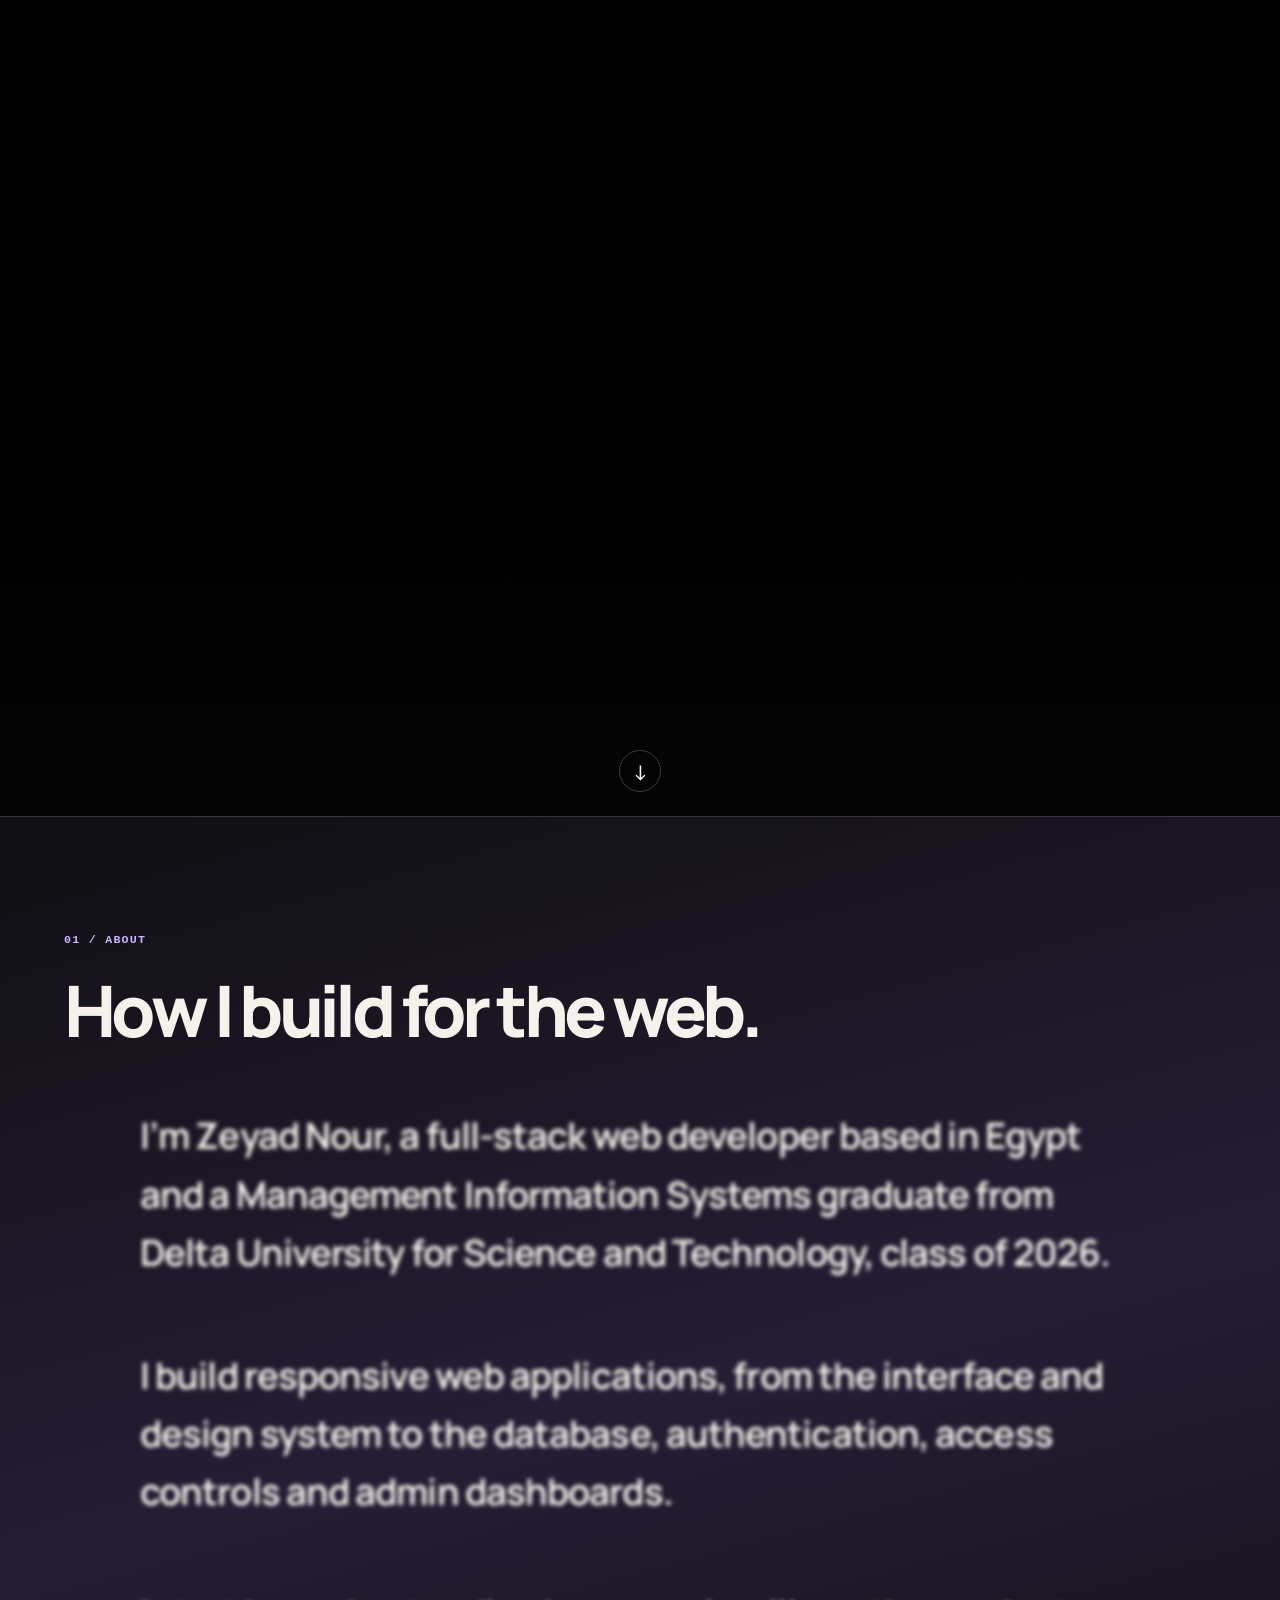
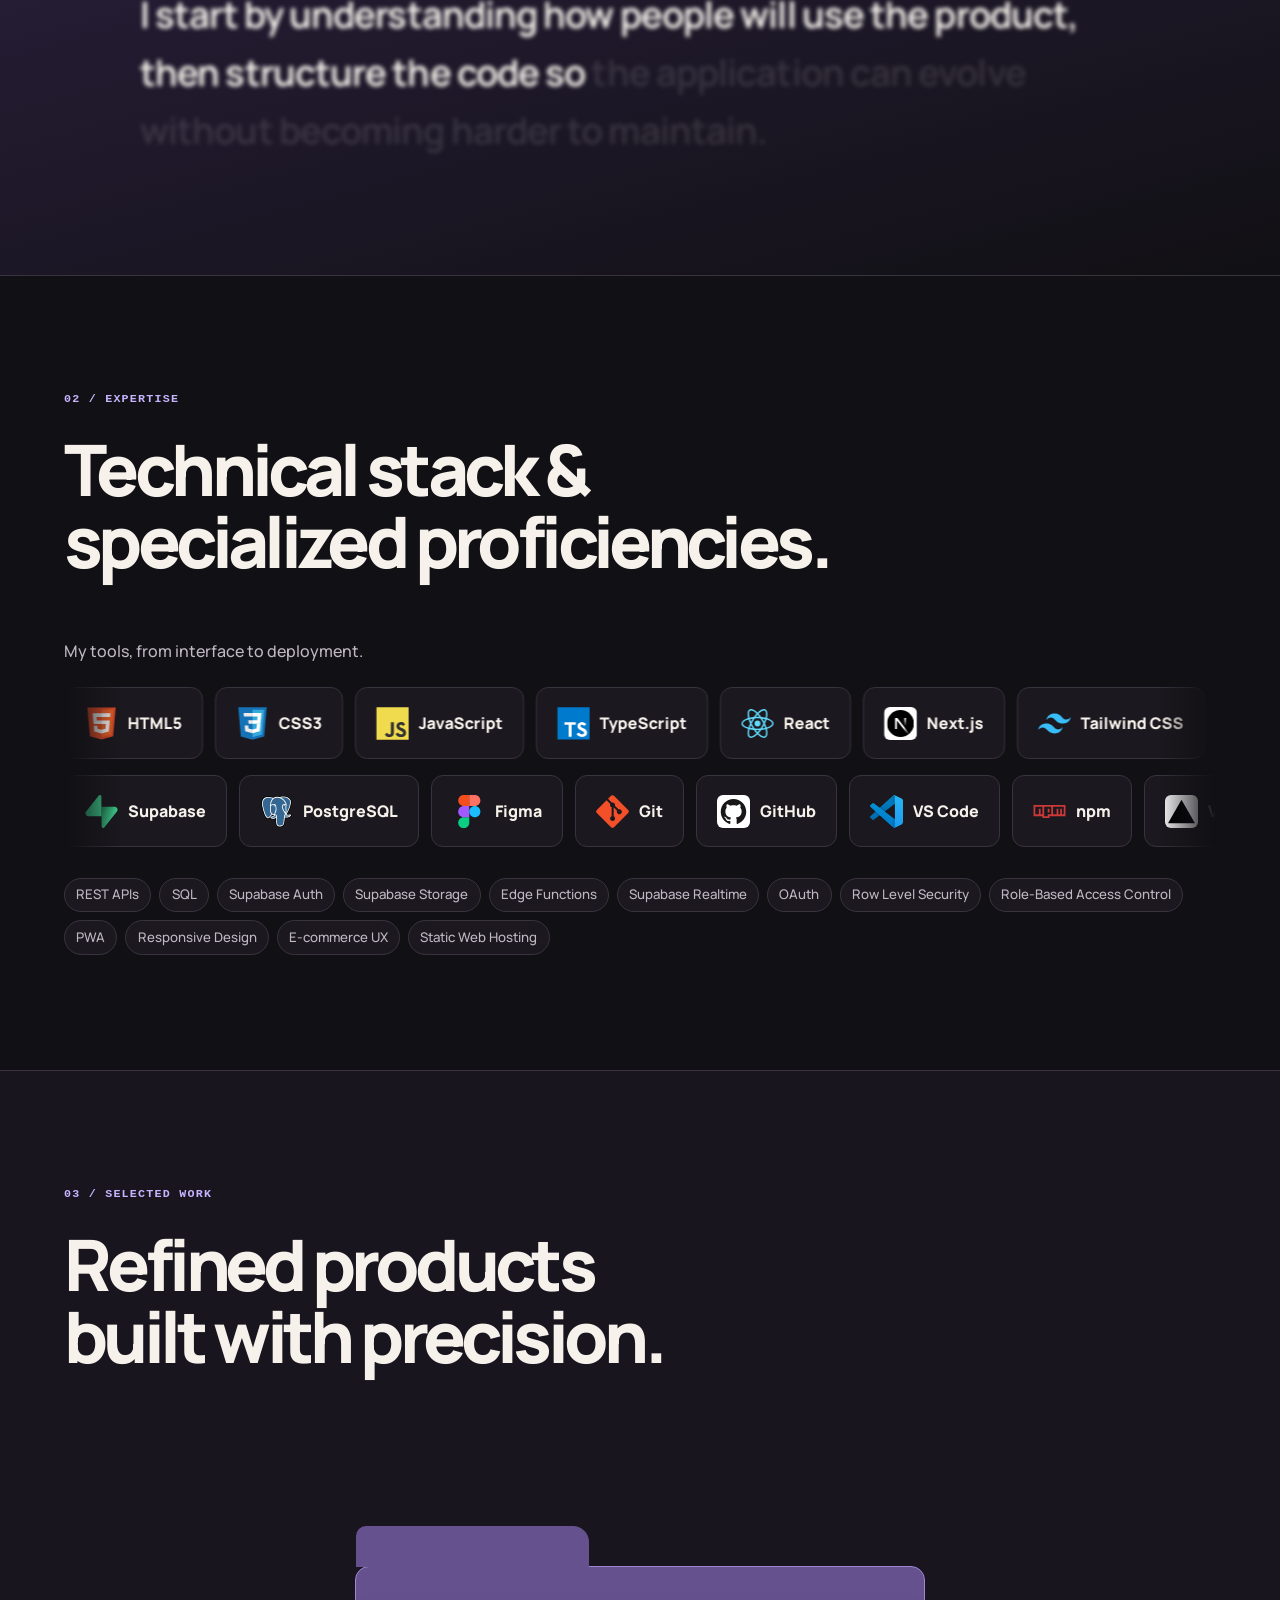
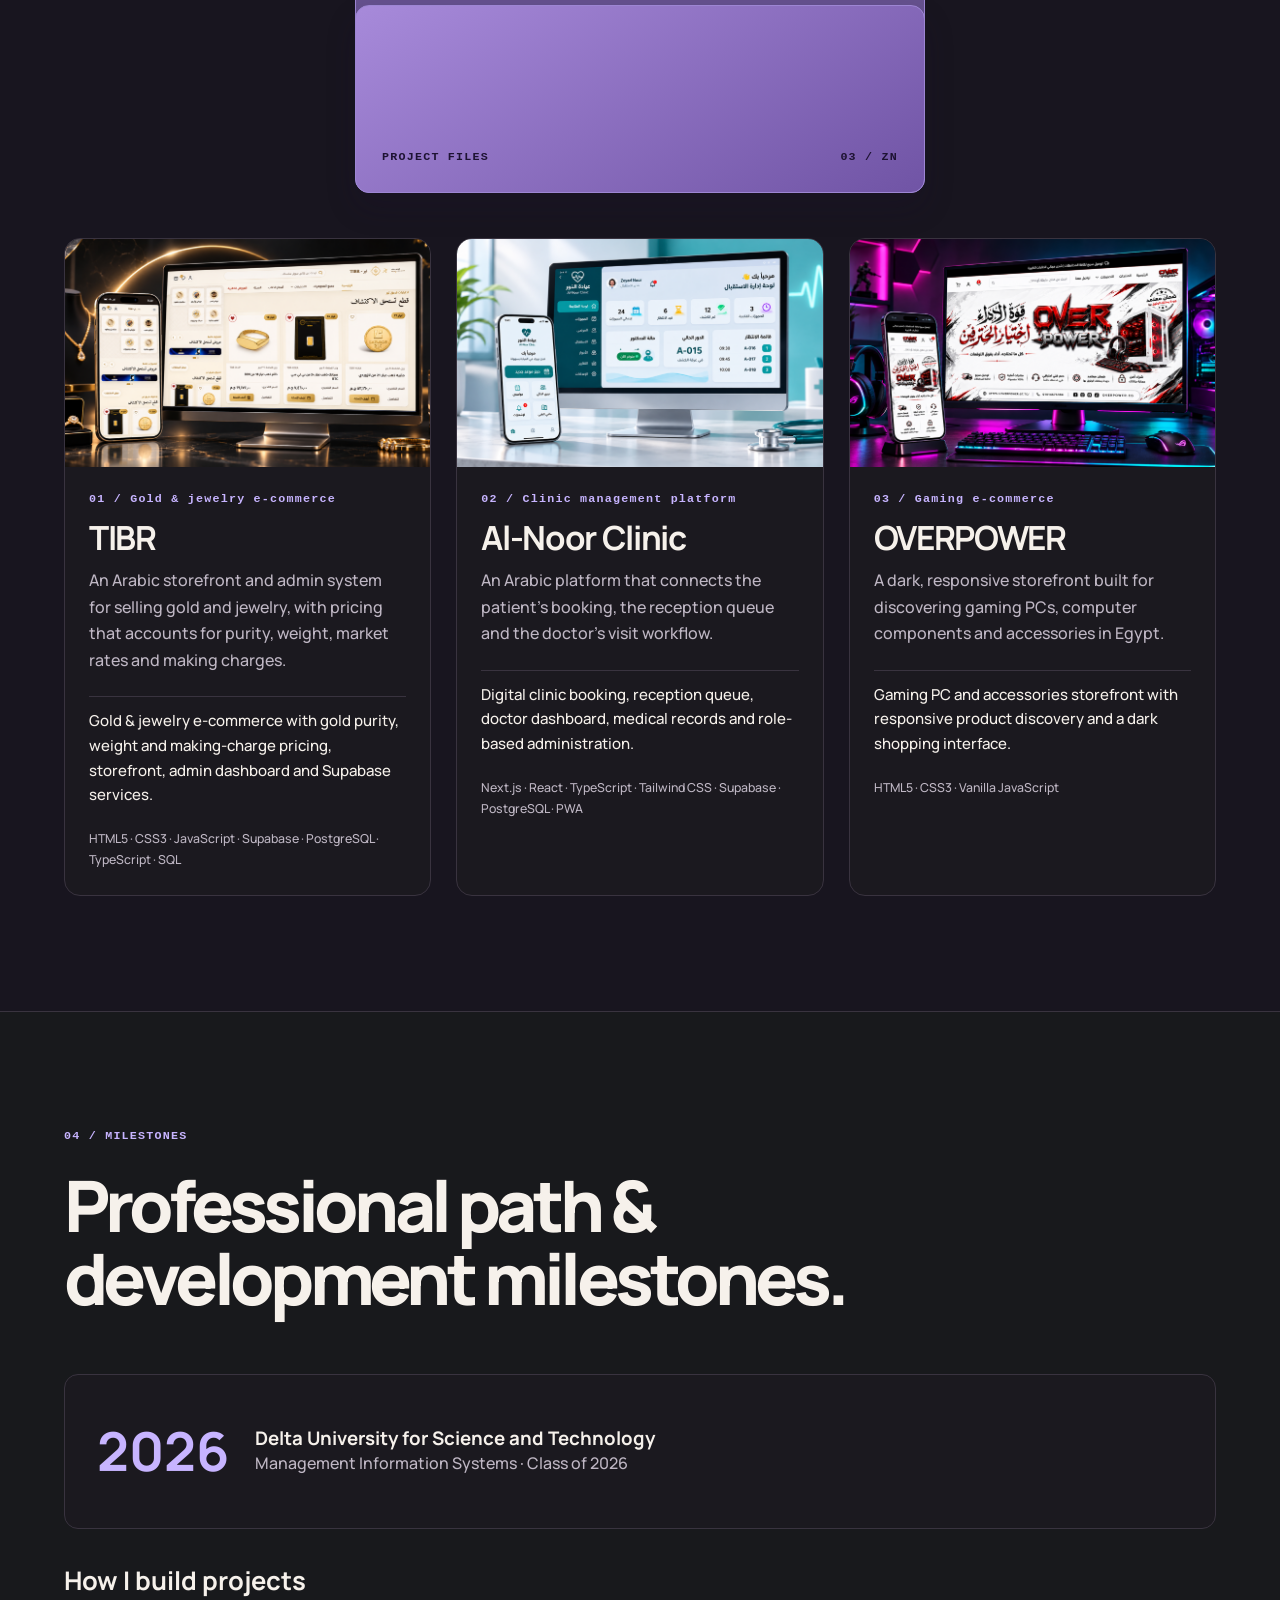
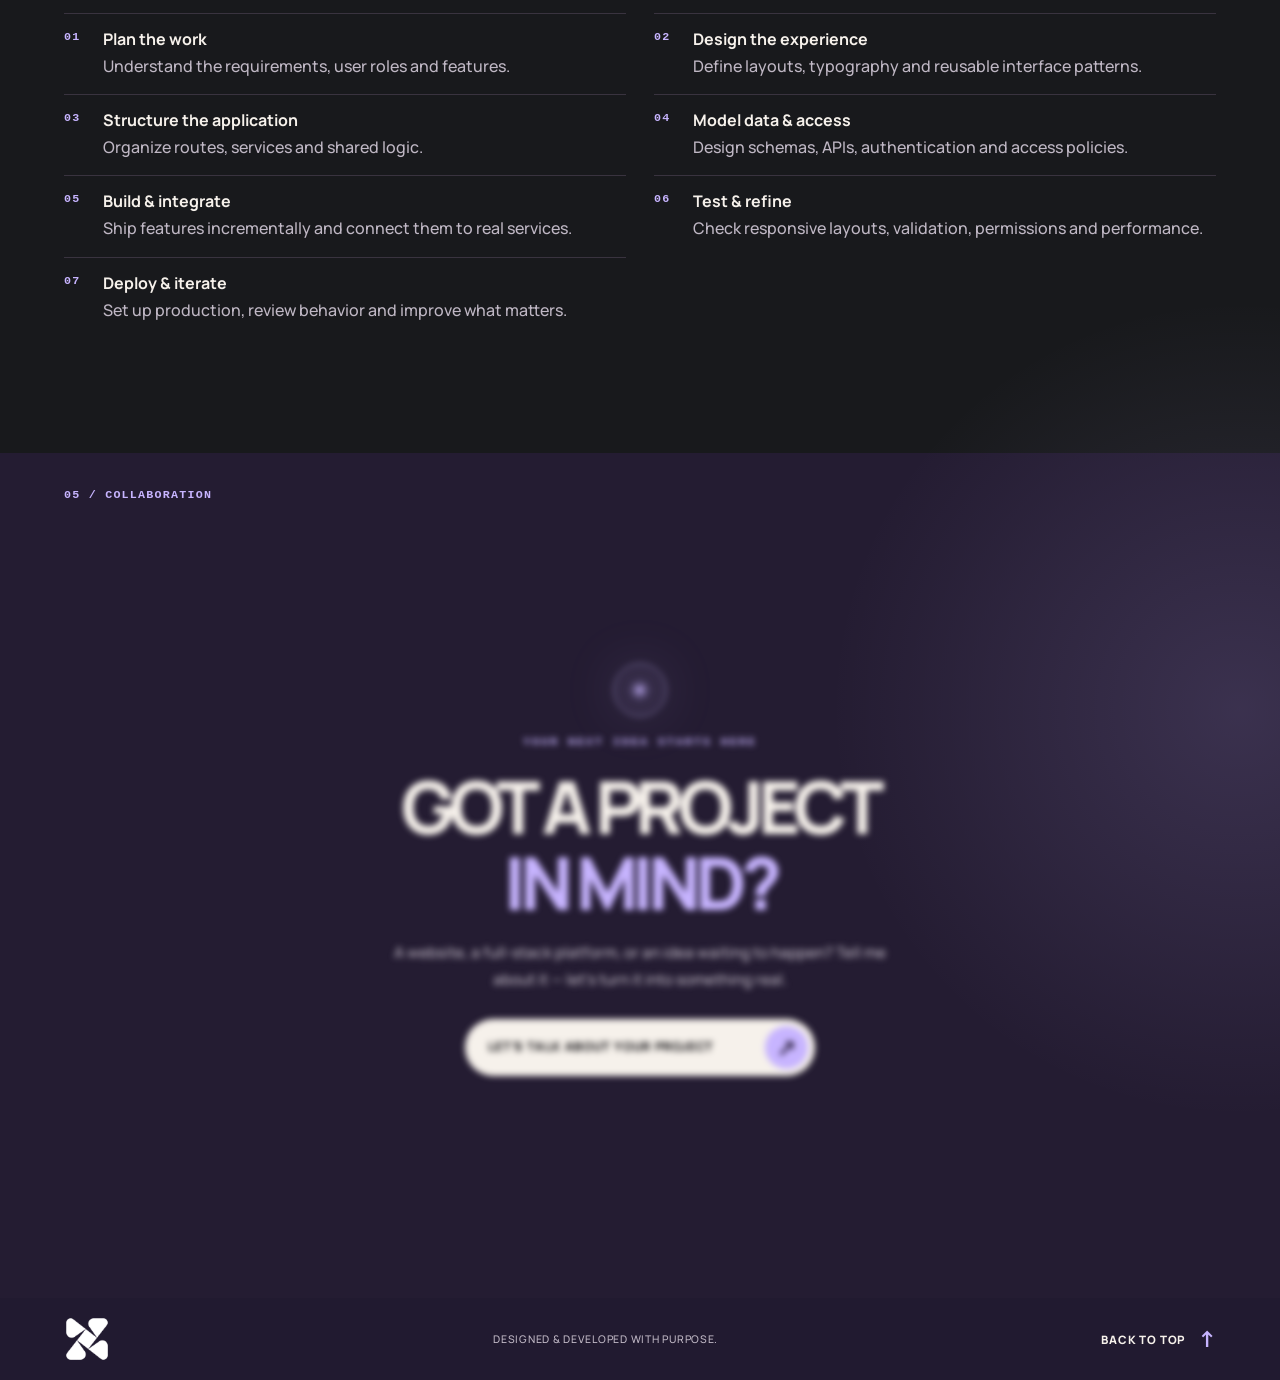
==== commit f78c53d5: "Add files via upload" ====
--- a/index.html
+++ b/index.html
@@ -1,278 +1,93 @@
 <!DOCTYPE html>
-<html lang="en">
-<head>
-    <meta charset="UTF-8">
-    <meta name="viewport" content="width=device-width, initial-scale=1.0">
+<html data-theme="dark" dir="ltr" lang="en">
 
-    <!-- Primary SEO -->
-    <title>Zeyad Nour (ZEYADNOUR) | Web Developer Portfolio</title>
-    <meta name="description" content="Zeyad Nour (ZEYADNOUR) is a Web Developer specializing in modern, high-performance web applications. Explore his portfolio of real-world projects and digital experiences.">
-    <meta name="author" content="Zeyad Nour">
-    <meta name="robots" content="index, follow, max-image-preview:large">
-    <meta name="googlebot" content="index, follow">
-    <meta name="theme-color" content="#ffffff">
-    <meta name="keywords" content="Zeyad Nour, ZEYADNOUR, زياد نور, Web Developer, Frontend Developer, Portfolio, Web Development">
-    <link rel="canonical" href="">
+<!-- ===== DOCUMENT HEAD / إعدادات الصفحة وSEO ===== -->
+<head><meta charset="utf-8"/><meta content="width=device-width, initial-scale=1" name="viewport"/><meta content="dark" name="color-scheme"/>
+<title>Zeyad Nour | Full-Stack Developer</title><meta content="Full-stack web developer in Egypt. Explore my work, technical stack and approach." name="description"/><meta content="Zeyad Nour — Full-stack web developer" property="og:title"/><meta content="Full-stack web developer in Egypt. Explore my work, technical stack and approach." property="og:description"/>
+<link href="favicon.ico" rel="icon" sizes="any"/>
+<link href="assets/css/portfolio.css" rel="stylesheet"/><script defer="" src="assets/js/onepage.js"></script><script defer src="assets/js/hero-scroll.js"></script></head>
+<body id="page-top"><a class="skip" href="#main"><span data-ar="انتقل إلى المحتوى" data-en="Skip to content">Skip to content</span></a>
 
-    <!-- Open Graph -->
-    <meta property="og:type" content="website">
-    <meta property="og:site_name" content="Zeyad Nour">
-    <meta property="og:locale" content="en_US">
-    <meta property="og:url" content="">
-    <meta property="og:title" content="Zeyad Nour (ZEYADNOUR) | Web Developer Portfolio">
-    <meta property="og:description" content="Zeyad Nour (ZEYADNOUR) is a Web Developer specializing in modern, high-performance web applications. Explore his portfolio of real-world projects.">
-    <meta property="og:image" content="assets/me.png">
-    <meta property="og:image:width" content="800">
-    <meta property="og:image:height" content="800">
-    <meta property="og:image:alt" content="Zeyad Nour - Web Developer">
+<!-- ===== TOP NAVIGATION / القائمة العلوية واللوجو ===== -->
+<header class="top"><div class="wrap top-inner"><a aria-label="Zeyad Nour — Home" class="brand" href="#page-top"><img alt="Zeyad Nour logo" height="58" src="assets/images/zn-symbol.webp?v=3" width="58"/></a>
+<button aria-controls="navigation" aria-expanded="false" aria-label="Open navigation menu" class="menu-btn" hidden="" type="button"><svg aria-hidden="true" fill="none" stroke="currentColor" stroke-linecap="round" stroke-width="1.8" viewbox="0 0 24 24"><path class="menu-open-line" d="M4 7h16M4 12h16M4 17h16"></path><path class="menu-close-line" d="M6 6l12 12M18 6 6 18"></path></svg></button>
+<nav aria-label="Main navigation" id="navigation"><a href="#about"><svg aria-hidden="true" fill="none" stroke="currentColor" stroke-linecap="round" stroke-linejoin="round" stroke-width="1.7" viewbox="0 0 24 24"><circle cx="12" cy="12" r="9"></circle><circle cx="12" cy="12" r="3"></circle><path d="M12 3v6M12 15v6M3 12h6M15 12h6"></path></svg><span data-ar="نبذة عني" data-en="About">About</span></a><a href="#skills"><svg aria-hidden="true" fill="none" stroke="currentColor" stroke-linecap="round" stroke-linejoin="round" stroke-width="1.7" viewbox="0 0 24 24"><rect height="16" rx="3" width="18" x="3" y="4"></rect><path d="m8 10-3 2 3 2m8-4 3 2-3 2M14 8l-4 8"></path></svg><span data-ar="المهارات" data-en="Expertise">Expertise</span></a><a href="#work"><svg aria-hidden="true" fill="none" stroke="currentColor" stroke-linecap="round" stroke-linejoin="round" stroke-width="1.7" viewbox="0 0 24 24"><rect height="8" rx="1" width="8" x="3" y="3"></rect><rect height="8" rx="1" width="8" x="13" y="3"></rect><rect height="8" rx="1" width="8" x="3" y="13"></rect><path d="M13 17h8m-4-4v8"></path></svg><span data-ar="المشاريع" data-en="Projects">Projects</span></a><a href="#milestones"><svg aria-hidden="true" fill="none" stroke="currentColor" stroke-linecap="round" stroke-linejoin="round" stroke-width="1.7" viewbox="0 0 24 24"><circle cx="12" cy="12" r="9"></circle><path d="M12 7v5l3 2"></path></svg><span data-ar="المسار" data-en="Milestones">Milestones</span></a><a href="#contact"><svg aria-hidden="true" fill="none" stroke="currentColor" stroke-linecap="round" stroke-linejoin="round" stroke-width="1.7" viewbox="0 0 24 24"><rect height="14" rx="2" width="18" x="3" y="5"></rect><path d="m3 7 9 7 9-7"></path></svg><span data-ar="التواصل" data-en="Contact">Contact</span></a></nav>
+<div class="settings"><button aria-label="Switch language" class="lang" data-lang="" lang="ar" type="button">عربي</button></div></div><div aria-hidden="true" class="progress"></div></header>
 
-    <!-- Twitter Card -->
-    <meta name="twitter:card" content="summary_large_image">
-    <meta name="twitter:title" content="Zeyad Nour (ZEYADNOUR) | Web Developer Portfolio">
-    <meta name="twitter:description" content="Zeyad Nour (ZEYADNOUR) is a Web Developer building modern, high-performance web applications and digital experiences.">
-    <meta name="twitter:image" content="assets/me.png">
-    <meta name="twitter:image:alt" content="Zeyad Nour - Web Developer">
+<!-- ===== MAIN CONTENT / محتوى الصفحة ===== -->
+<main id="main">
+<!-- ===== HERO / المقدمة والصورة ===== -->
+<section aria-labelledby="hero-title" class="hero hero-reference" id="home"><div class="hero-reference-inner"><div class="hero-reference-copy"><h1 class="hero-reference-title" id="hero-title"><span class="hero-reference-white" data-ar="أهلًا، أنا زياد" data-en="Hey, I'm Zeyad">Hey, I'm Zeyad</span><span class="hero-reference-gray" data-ar="مطور ويب متكامل" data-en="full-stack web">full-stack web</span><span class="hero-reference-gray" data-ar="ومهتم بتجربة" data-en="developer &amp; UI/UX">developer &amp; UI/UX</span><span class="hero-reference-gray" data-ar="المستخدم" data-en="focused">focused</span></h1></div><div class="hero-reference-photo"><img alt="Zeyad Nour in a dark studio portrait" fetchpriority="high" height="1024" src="assets/images/zeyad-hero-portrait.webp" width="1536"/></div></div><a aria-label="Scroll to About" class="hero-reference-down" href="#about"><span aria-hidden="true">↓</span></a></section>
+<!-- ===== ABOUT / نبذة عني ===== -->
+<section class="section about" id="about"><div class="wrap">
+<header class="section-head"><p class="index"><span data-ar="01 / نبذة عني" data-en="01 / ABOUT">01 / ABOUT</span></p><h2><span data-ar="كيف أبني للويب." data-en="How I build for the web.">How I build for the web.</span></h2></header>
+<div class="about-grid"><div class="reader reader-minimal" data-reader="">
+<div class="reader-body"><p data-ar="أنا زياد نور، مطوّر ويب متكامل من مصر وخريج نظم المعلومات الإدارية من جامعة الدلتا للعلوم والتكنولوجيا، دفعة 2026." data-en="I’m Zeyad Nour, a full-stack web developer based in Egypt and a Management Information Systems graduate from Delta University for Science and Technology, class of 2026." data-reading=""><span data-ar="أنا زياد نور، مطوّر ويب متكامل من مصر وخريج نظم المعلومات الإدارية من جامعة الدلتا للعلوم والتكنولوجيا، دفعة 2026." data-en="I’m Zeyad Nour, a full-stack web developer based in Egypt and a Management Information Systems graduate from Delta University for Science and Technology, class of 2026.">I’m Zeyad Nour, a full-stack web developer based in Egypt and a Management Information Systems graduate from Delta University for Science and Technology, class of 2026.</span></p><p data-ar="أطوّر تطبيقات ويب متجاوبة، من تصميم الواجهة ونظام المكوّنات إلى قاعدة البيانات والمصادقة والصلاحيات ولوحات الإدارة." data-en="I build responsive web applications, from the interface and design system to the database, authentication, access controls and admin dashboards." data-reading=""><span data-ar="أطوّر تطبيقات ويب متجاوبة، من تصميم الواجهة ونظام المكوّنات إلى قاعدة البيانات والمصادقة والصلاحيات ولوحات الإدارة." data-en="I build responsive web applications, from the interface and design system to the database, authentication, access controls and admin dashboards.">I build responsive web applications, from the interface and design system to the database, authentication, access controls and admin dashboards.</span></p><p data-ar="أبدأ بفهم طريقة استخدام الناس للمنتج، ثم أنظّم الكود بحيث يتطوّر التطبيق من غير ما تصعب صيانته." data-en="I start by understanding how people will use the product, then structure the code so the application can evolve without becoming harder to maintain." data-reading=""><span data-ar="أبدأ بفهم طريقة استخدام الناس للمنتج، ثم أنظّم الكود بحيث يتطوّر التطبيق من غير ما تصعب صيانته." data-en="I start by understanding how people will use the product, then structure the code so the application can evolve without becoming harder to maintain.">I start by understanding how people will use the product, then structure the code so the application can evolve without becoming harder to maintain.</span></p></div>
+</div></div>
+</div></section>
+<!-- ===== EXPERTISE / المهارات ===== -->
+<section class="section skills" id="skills"><div class="wrap">
+<header class="section-head"><p class="index"><span data-ar="02 / المهارات" data-en="02 / EXPERTISE">02 / EXPERTISE</span></p><h2><span data-ar="التقنيات والمهارات المتخصصة." data-en="Technical stack &amp; specialized proficiencies.">Technical stack &amp; specialized proficiencies.</span></h2></header>
+<div class="ticker-controls"><p><span data-ar="أدواتي، من الواجهة إلى النشر." data-en="My tools, from interface to deployment.">My tools, from interface to deployment.</span></p></div>
+<div class="tickers"><div class="ticker" data-ticker="1" dir="ltr"><div class="ticker-track"><ul><li class="chip"><img alt="" height="27" src="assets/icons/html5.svg" width="27"/><bdi>HTML5</bdi></li><li class="chip"><img alt="" height="27" src="assets/icons/css3.svg" width="27"/><bdi>CSS3</bdi></li><li class="chip"><img alt="" height="27" src="assets/icons/javascript.svg" width="27"/><bdi>JavaScript</bdi></li><li class="chip"><img alt="" height="27" src="assets/icons/typescript.svg" width="27"/><bdi>TypeScript</bdi></li><li class="chip"><img alt="" height="27" src="assets/icons/react.svg" width="27"/><bdi>React</bdi></li><li class="chip"><img alt="" height="27" src="assets/icons/nextjs.svg" width="27"/><bdi>Next.js</bdi></li><li class="chip"><img alt="" height="27" src="assets/icons/tailwindcss.svg" width="27"/><bdi>Tailwind CSS</bdi></li><li class="chip"><img alt="" height="27" src="assets/icons/nodejs.svg" width="27"/><bdi>Node.js</bdi></li></ul><ul aria-hidden="true"><li class="chip"><img alt="" height="27" src="assets/icons/html5.svg" width="27"/><bdi>HTML5</bdi></li><li class="chip"><img alt="" height="27" src="assets/icons/css3.svg" width="27"/><bdi>CSS3</bdi></li><li class="chip"><img alt="" height="27" src="assets/icons/javascript.svg" width="27"/><bdi>JavaScript</bdi></li><li class="chip"><img alt="" height="27" src="assets/icons/typescript.svg" width="27"/><bdi>TypeScript</bdi></li><li class="chip"><img alt="" height="27" src="assets/icons/react.svg" width="27"/><bdi>React</bdi></li><li class="chip"><img alt="" height="27" src="assets/icons/nextjs.svg" width="27"/><bdi>Next.js</bdi></li><li class="chip"><img alt="" height="27" src="assets/icons/tailwindcss.svg" width="27"/><bdi>Tailwind CSS</bdi></li><li class="chip"><img alt="" height="27" src="assets/icons/nodejs.svg" width="27"/><bdi>Node.js</bdi></li></ul></div></div><div class="ticker" data-ticker="-1" dir="ltr"><div class="ticker-track"><ul><li class="chip"><img alt="" height="27" src="assets/icons/supabase.svg" width="27"/><bdi>Supabase</bdi></li><li class="chip"><img alt="" height="27" src="assets/icons/postgresql.svg" width="27"/><bdi>PostgreSQL</bdi></li><li class="chip"><img alt="" height="27" src="assets/icons/figma.svg" width="27"/><bdi>Figma</bdi></li><li class="chip"><img alt="" height="27" src="assets/icons/git.svg" width="27"/><bdi>Git</bdi></li><li class="chip"><img alt="" height="27" src="assets/icons/github.svg" width="27"/><bdi>GitHub</bdi></li><li class="chip"><img alt="" height="27" src="assets/icons/vscode.svg" width="27"/><bdi>VS Code</bdi></li><li class="chip"><img alt="" height="27" src="assets/icons/npm.svg" width="27"/><bdi>npm</bdi></li><li class="chip"><img alt="" height="27" src="assets/icons/vercel.svg" width="27"/><bdi>Vercel</bdi></li></ul><ul aria-hidden="true"><li class="chip"><img alt="" height="27" src="assets/icons/supabase.svg" width="27"/><bdi>Supabase</bdi></li><li class="chip"><img alt="" height="27" src="assets/icons/postgresql.svg" width="27"/><bdi>PostgreSQL</bdi></li><li class="chip"><img alt="" height="27" src="assets/icons/figma.svg" width="27"/><bdi>Figma</bdi></li><li class="chip"><img alt="" height="27" src="assets/icons/git.svg" width="27"/><bdi>Git</bdi></li><li class="chip"><img alt="" height="27" src="assets/icons/github.svg" width="27"/><bdi>GitHub</bdi></li><li class="chip"><img alt="" height="27" src="assets/icons/vscode.svg" width="27"/><bdi>VS Code</bdi></li><li class="chip"><img alt="" height="27" src="assets/icons/npm.svg" width="27"/><bdi>npm</bdi></li><li class="chip"><img alt="" height="27" src="assets/icons/vercel.svg" width="27"/><bdi>Vercel</bdi></li></ul></div></div></div>
+<ul class="tags"><li><bdi>REST APIs</bdi></li><li><bdi>SQL</bdi></li><li><bdi>Supabase Auth</bdi></li><li><bdi>Supabase Storage</bdi></li><li><bdi>Edge Functions</bdi></li><li><bdi>Supabase Realtime</bdi></li><li><bdi>OAuth</bdi></li><li><bdi>Row Level Security</bdi></li><li><bdi>Role-Based Access Control</bdi></li><li><bdi>PWA</bdi></li><li><bdi>Responsive Design</bdi></li><li><bdi>E-commerce UX</bdi></li><li><bdi>Static Web Hosting</bdi></li></ul>
+</div></section>
+<!-- ===== SELECTED WORK / المشاريع ===== -->
+<section class="section work" id="work"><div class="wrap"><header class="section-head"><p class="index"><span data-ar="03 / مشاريع مختارة" data-en="03 / SELECTED WORK">03 / SELECTED WORK</span></p><h2><span data-ar="مشاريع مبنية بعناية." data-en="Refined products built with precision.">Refined products built with precision.</span></h2></header><div aria-hidden="true" class="folder" data-folder=""><div class="folder-back"></div><div class="folder-files"><span class="folder-file" style="--i:0"><img alt="" height="600" loading="lazy" src="assets/images/cover-tibr.webp" width="960"/></span><span class="folder-file" style="--i:1"><img alt="" height="600" loading="lazy" src="assets/images/cover-al-nour-clinic.webp" width="960"/></span><span class="folder-file" style="--i:2"><img alt="" height="600" loading="lazy" src="assets/images/cover-overpower.webp" width="960"/></span></div><div class="folder-front"><b>PROJECT FILES</b><span>03 / ZN</span></div></div><div class="project-grid"><article class="project" data-project=""><div class="project-cover"><img alt="" height="600" loading="lazy" src="assets/images/cover-tibr.webp" width="960"/></div><div class="project-copy"><p class="index"><span data-ar="01 / متجر الذهب والمجوهرات" data-en="01 / Gold &amp; jewelry e-commerce">01 / Gold &amp; jewelry e-commerce</span></p><h3><span><span data-ar="تِبر" data-en="TIBR">TIBR</span></span></h3><p><span data-ar="متجر عربي ولوحة إدارة لبيع الذهب والمجوهرات، مع تسعير يراعي العيار والوزن وسعر الجرام والمصنعية." data-en="An Arabic storefront and admin system for selling gold and jewelry, with pricing that accounts for purity, weight, market rates and making charges.">An Arabic storefront and admin system for selling gold and jewelry, with pricing that accounts for purity, weight, market rates and making charges.</span></p><div class="project-detail" data-ar="متجر ذهب ومجوهرات مع تسعير يعتمد على العيار والوزن والمصنعية، ولوحة إدارة وخدمات Supabase." data-en="Gold &amp; jewelry e-commerce with gold purity, weight and making-charge pricing, storefront, admin dashboard and Supabase services.">Gold &amp; jewelry e-commerce with gold purity, weight and making-charge pricing, storefront, admin dashboard and Supabase services.</div><p class="project-tech">HTML5 · CSS3 · JavaScript · Supabase · PostgreSQL · TypeScript · SQL</p></div></article><article class="project" data-project=""><div class="project-cover"><img alt="" height="600" loading="lazy" src="assets/images/cover-al-nour-clinic.webp" width="960"/></div><div class="project-copy"><p class="index"><span data-ar="02 / منصة إدارة عيادة" data-en="02 / Clinic management platform">02 / Clinic management platform</span></p><h3><span><span data-ar="عيادة النور" data-en="Al-Noor Clinic">Al-Noor Clinic</span></span></h3><p><span data-ar="منصة عربية تربط حجز المريض بطابور الاستقبال وسير الزيارة عند الدكتور." data-en="An Arabic platform that connects the patient’s booking, the reception queue and the doctor’s visit workflow.">An Arabic platform that connects the patient’s booking, the reception queue and the doctor’s visit workflow.</span></p><div class="project-detail" data-ar="منصة للحجز وطابور الاستقبال ولوحة الطبيب والسجلات الطبية وإدارة الصلاحيات." data-en="Digital clinic booking, reception queue, doctor dashboard, medical records and role-based administration.">Digital clinic booking, reception queue, doctor dashboard, medical records and role-based administration.</div><p class="project-tech">Next.js · React · TypeScript · Tailwind CSS · Supabase · PostgreSQL · PWA</p></div></article><article class="project" data-project=""><div class="project-cover"><img alt="" height="600" loading="lazy" src="assets/images/cover-overpower.webp" width="960"/></div><div class="project-copy"><p class="index"><span data-ar="03 / متجر لأجهزة الألعاب" data-en="03 / Gaming e-commerce">03 / Gaming e-commerce</span></p><h3><span><span data-ar="OVERPOWER" data-en="OVERPOWER">OVERPOWER</span></span></h3><p><span data-ar="واجهة متجر داكنة ومتجاوبة لتصفّح أجهزة الألعاب ومكونات الكمبيوتر والإكسسوارات في مصر." data-en="A dark, responsive storefront built for discovering gaming PCs, computer components and accessories in Egypt.">A dark, responsive storefront built for discovering gaming PCs, computer components and accessories in Egypt.</span></p><div class="project-detail" data-ar="متجر لأجهزة الألعاب وملحقاتها بواجهة داكنة متجاوبة وعرض منظم للمنتجات." data-en="Gaming PC and accessories storefront with responsive product discovery and a dark shopping interface.">Gaming PC and accessories storefront with responsive product discovery and a dark shopping interface.</div><p class="project-tech">HTML5 · CSS3 · Vanilla JavaScript</p></div></article></div></div></section>
+<!-- ===== MILESTONES / المسار المهني ===== -->
+<section class="section milestones" id="milestones"><div class="wrap">
+<header class="section-head"><p class="index"><span data-ar="04 / المسار" data-en="04 / MILESTONES">04 / MILESTONES</span></p><h2><span data-ar="مساري المهني ومحطات التطوير." data-en="Professional path &amp; development milestones.">Professional path &amp; development milestones.</span></h2></header>
+<div class="credential"><strong>2026</strong><div><h3><span data-ar="جامعة الدلتا للعلوم والتكنولوجيا" data-en="Delta University for Science and Technology">Delta University for Science and Technology</span></h3><p><span data-ar="نظم المعلومات الإدارية · دفعة 2026" data-en="Management Information Systems · Class of 2026">Management Information Systems · Class of 2026</span></p></div></div>
+<h3 class="workflow-title"><span data-ar="كيف أعمل على المشاريع" data-en="How I build projects">How I build projects</span></h3><ol class="workflow"><li><span class="index">01</span><div><h4><span data-ar="التخطيط" data-en="Plan the work">Plan the work</span></h4><p><span data-ar="أحدّد المتطلبات وأدوار المستخدمين والميزات الأساسية." data-en="Understand the requirements, user roles and features.">Understand the requirements, user roles and features.</span></p></div></li><li><span class="index">02</span><div><h4><span data-ar="تصميم التجربة" data-en="Design the experience">Design the experience</span></h4><p><span data-ar="أخطط للواجهات والخطوط والمكوّنات القابلة لإعادة الاستخدام." data-en="Define layouts, typography and reusable interface patterns.">Define layouts, typography and reusable interface patterns.</span></p></div></li><li><span class="index">03</span><div><h4><span data-ar="هيكلة التطبيق" data-en="Structure the application">Structure the application</span></h4><p><span data-ar="أنظّم المسارات والخدمات والمنطق المشترك." data-en="Organize routes, services and shared logic.">Organize routes, services and shared logic.</span></p></div></li><li><span class="index">04</span><div><h4><span data-ar="البيانات والصلاحيات" data-en="Model data &amp; access">Model data &amp; access</span></h4><p><span data-ar="أصمّم مخطط البيانات والواجهات البرمجية والمصادقة وسياسات الوصول." data-en="Design schemas, APIs, authentication and access policies.">Design schemas, APIs, authentication and access policies.</span></p></div></li><li><span class="index">05</span><div><h4><span data-ar="التطوير والربط" data-en="Build &amp; integrate">Build &amp; integrate</span></h4><p><span data-ar="أبني الميزات تدريجيًا وأربطها بالبيانات والخدمات." data-en="Ship features incrementally and connect them to real services.">Ship features incrementally and connect them to real services.</span></p></div></li><li><span class="index">06</span><div><h4><span data-ar="الاختبار والتحسين" data-en="Test &amp; refine">Test &amp; refine</span></h4><p><span data-ar="أراجع التجاوب والتحقق من المدخلات والصلاحيات والأداء." data-en="Check responsive layouts, validation, permissions and performance.">Check responsive layouts, validation, permissions and performance.</span></p></div></li><li><span class="index">07</span><div><h4><span data-ar="النشر والمتابعة" data-en="Deploy &amp; iterate">Deploy &amp; iterate</span></h4><p><span data-ar="أجهّز بيئة الإنتاج وأراجع سلوك التطبيق وأحسّن ما يحتاج تعديلًا." data-en="Set up production, review behavior and improve what matters.">Set up production, review behavior and improve what matters.</span></p></div></li></ol>
+</div></section>
+<!-- ===== COLLABORATION / التواصل ===== -->
+<section aria-labelledby="contact-heading" class="section collaboration contact-v5" id="contact">
+<div class="wrap">
+<div class="contact-v5-head">
+<span class="index" data-ar="05 / التعاون" data-en="05 / COLLABORATION">05 / COLLABORATION</span>
+</div>
 
-    <!-- Favicon & Icon -->
-    <link rel="icon" type="image/png" href="assets/favicon.png">
-    <link rel="apple-touch-icon" href="assets/favicon.png">
+</div><div class="contact-v5-stage">
+<div class="contact-v5-intro">
+<div aria-hidden="true" class="contact-v5-orbit contact-v10-reveal" style="--reveal-index:0"><span>✳</span></div>
+<p class="contact-v5-eyebrow contact-v10-reveal" data-ar="فكرتك الجاية تبدأ من هنا" data-en="YOUR NEXT IDEA STARTS HERE" style="--reveal-index:1">YOUR NEXT IDEA STARTS HERE</p>
+<h2 class="contact-v5-title contact-v10-reveal" id="contact-heading" style="--reveal-index:2">
+<span data-ar="عندك فكرة" data-en="GOT A PROJECT">GOT A PROJECT</span>
+<em data-ar="لمشروع؟" data-en="IN MIND?">IN MIND?</em>
+</h2>
+<p class="contact-v5-description contact-v10-reveal" data-ar="موقع إلكتروني، منصة متكاملة، أو مجرد فكرة لسه بتتكوّن؟ احكيلي عنها وخلّينا نحوّلها لحاجة حقيقية." data-en="A website, a full-stack platform, or an idea waiting to happen? Tell me about it — let's turn it into something real." style="--reveal-index:3">A website, a full-stack platform, or an idea waiting to happen? Tell me about it — let's turn it into something real.</p>
+<button aria-controls="contact-options" aria-expanded="false" class="contact-v5-trigger contact-v10-reveal" id="contact-reveal" style="--reveal-index:4" type="button">
+<span data-ar="خلّينا نتكلم عن مشروعك" data-en="LET'S TALK ABOUT YOUR PROJECT">LET'S TALK ABOUT YOUR PROJECT</span>
+<span aria-hidden="true" class="contact-v5-trigger-icon">↗</span>
+</button>
+</div>
+<div class="contact-v5-options" hidden="" id="contact-options">
+<div class="contact-v5-options-head">
+<div><span class="contact-v5-step" data-ar="يلا نتواصل" data-en="LET'S CONNECT">LET'S CONNECT</span><h3 data-ar="تحب نتواصل إزاي؟" data-en="How would you like to talk?">How would you like to talk?</h3></div>
+<button aria-label="Close contact options" class="contact-v5-close" id="contact-close" type="button">×</button>
+</div>
+<div class="contact-v5-grid">
+<a class="contact-v5-method" href="mailto:zeyadnour68@gmail.com?subject=Project%20collaboration">
+<span aria-hidden="true" class="contact-v5-method-icon"><svg aria-hidden="true" fill="none" stroke="currentColor" stroke-linecap="round" stroke-linejoin="round" stroke-width="1.8" viewbox="0 0 24 24"><rect height="14" rx="2" width="19" x="2.5" y="5"></rect><path d="m3 7 9 7 9-7"></path></svg></span>
+<span class="contact-v5-method-text"><small data-ar="راسلني على البريد" data-en="SEND AN EMAIL">SEND AN EMAIL</small><strong><bdi>zeyadnour68@gmail.com</bdi></strong></span><span aria-hidden="true" class="contact-v5-method-arrow">↗</span>
+</a>
+<a class="contact-v5-method" href="https://www.linkedin.com/in/zeyad-nour-108b86378" rel="noopener noreferrer" target="_blank">
+<span aria-hidden="true" class="contact-v5-method-icon"><svg aria-hidden="true" fill="none" stroke="currentColor" stroke-linecap="round" stroke-linejoin="round" stroke-width="1.8" viewbox="0 0 24 24"><rect height="18" rx="3" width="18" x="3" y="3"></rect><path d="M8 10v7M8 7v.1M12 17v-7m0 3a3 3 0 0 1 6 0v4"></path></svg></span>
+<span class="contact-v5-method-text"><small data-ar="تواصل على" data-en="CONNECT ON">CONNECT ON</small><strong>LinkedIn</strong></span><span aria-hidden="true" class="contact-v5-method-arrow">↗</span>
+</a>
+<a class="contact-v5-method" href="https://github.com/szmff" rel="noopener noreferrer" target="_blank">
+<span aria-hidden="true" class="contact-v5-method-icon"><svg aria-hidden="true" fill="none" stroke="currentColor" stroke-linecap="round" stroke-linejoin="round" stroke-width="1.8" viewbox="0 0 24 24"><path d="M9 19c-4 1-4-2-6-2m12 4v-3.1a3 3 0 0 0-.8-2.3c2.7-.3 5.5-1.3 5.5-6a4.7 4.7 0 0 0-1.3-3.2 4.4 4.4 0 0 0-.1-3.1s-1 0-3.2 1.7a11 11 0 0 0-6 0C6.9 3.3 5.9 3.3 5.9 3.3a4.4 4.4 0 0 0-.1 3.1 4.7 4.7 0 0 0-1.3 3.2c0 4.7 2.8 5.7 5.5 6a3 3 0 0 0-.8 2.3V21"></path></svg></span>
+<span class="contact-v5-method-text"><small data-ar="شوف أعمالي على" data-en="EXPLORE MY WORK">EXPLORE MY WORK</small><strong>GitHub</strong></span><span aria-hidden="true" class="contact-v5-method-arrow">↗</span>
+</a>
+<a class="contact-v5-method contact-v5-phone-link" href="https://wa.me/201069539477" rel="noopener noreferrer" target="_blank"><span aria-hidden="true" class="contact-v5-method-icon"><svg aria-hidden="true" fill="none" stroke="currentColor" stroke-linecap="round" stroke-linejoin="round" stroke-width="1.8" viewbox="0 0 24 24"><path d="M20 11.5a8 8 0 0 1-11.7 7.1L4 20l1.4-4.3A8 8 0 1 1 20 11.5Z"></path><path d="M9 9c.4 2.2 2 3.8 4.3 4.6l1.3-1 2 1.2c-.7 1.9-2.3 2.3-4.2 1.5-2.7-1.1-4.4-3-5-5.5-.4-1.8.4-3.4 1.5-3.8L10 8Z"></path></svg></span><span class="contact-v5-method-text"><small data-ar="تواصل عبر واتساب" data-en="CHAT ON WHATSAPP">CHAT ON WHATSAPP</small><strong dir="ltr">+20 106 953 9477</strong></span><span aria-hidden="true" class="contact-v5-method-arrow">↗</span></a><a class="contact-v5-method contact-v5-phone-link" href="tel:+201069539477"><span aria-hidden="true" class="contact-v5-method-icon"><svg aria-hidden="true" fill="none" stroke="currentColor" stroke-linecap="round" stroke-linejoin="round" stroke-width="1.8" viewbox="0 0 24 24"><path d="M7 3H5a2 2 0 0 0-2 2c0 8.8 7.2 16 16 16a2 2 0 0 0 2-2v-2l-5-2-2 2a15 15 0 0 1-7-7l2-2-2-5Z"></path></svg></span><span class="contact-v5-method-text"><small data-ar="اتصل بي" data-en="CALL ME">CALL ME</small><strong dir="ltr">+20 106 953 9477</strong></span><span aria-hidden="true" class="contact-v5-method-arrow">↗</span></a>
+</div>
+<div class="contact-v5-bottom">
+<button class="contact-v5-copy" data-copy="zeyadnour68@gmail.com" type="button"><span data-ar="نسخ البريد الإلكتروني" data-en="COPY EMAIL ADDRESS">COPY EMAIL ADDRESS</span><span aria-hidden="true">⧉</span></button>
+<span aria-live="polite" class="contact-v5-copy-status" data-copy-status="" role="status"></span>
+</div>
+</div>
+</div></section></main>
 
-    <!-- Fonts & Icons -->
-    <link rel="preconnect" href="https://fonts.googleapis.com">
-    <link rel="preconnect" href="https://fonts.gstatic.com" crossorigin>
-    <link href="https://fonts.googleapis.com/css2?family=Inter:wght@400;500;600;700&family=Outfit:wght@600;700;800&display=swap" rel="stylesheet">
-    <link rel="stylesheet" href="https://cdnjs.cloudflare.com/ajax/libs/font-awesome/6.5.1/css/all.min.css" crossorigin="anonymous" referrerpolicy="no-referrer">
-
-    <!-- Stylesheets -->
-    <link rel="stylesheet" href="style.css">
-
-    <!-- Structured Data: Person + WebSite + WebPage -->
-    <script type="application/ld+json" data-schema-id="homepage-schemas">
-    [
-      {
-        "@context": "https://schema.org",
-        "@type": "Person",
-        "@id": "#person",
-        "name": "Zeyad Nour",
-        "alternateName": "زياد نور",
-        "additionalName": "ZEYADNOUR",
-        "jobTitle": "Web Developer",
-        "description": "Zeyad Nour (ZEYADNOUR) is a Web Developer specializing in building modern, high-performance web applications and digital experiences.",
-        "image": "assets/me.png",
-        "knowsLanguage": ["ar", "en"]
-      },
-      {
-        "@context": "https://schema.org",
-        "@type": "WebSite",
-        "@id": "#website",
-        "name": "Zeyad Nour",
-        "alternateName": "ZEYADNOUR",
-        "author": {
-          "@type": "Person",
-          "@id": "#person"
-        }
-      },
-      {
-        "@context": "https://schema.org",
-        "@type": "WebPage",
-        "@id": "#webpage",
-        "name": "Zeyad Nour (ZEYADNOUR) | Web Developer Portfolio",
-        "description": "Personal portfolio of Zeyad Nour, a Web Developer specializing in modern web applications.",
-        "isPartOf": {
-          "@id": "#website"
-        },
-        "about": {
-          "@id": "#person"
-        },
-        "inLanguage": "en"
-      }
-    ]
-    </script>
-</head>
-<body>
-
-    <!-- 1. HEADER / NAVBAR -->
-    <header class="navbar">
-        <div class="container">
-            <a href="#home" class="logo nav-brand" aria-label="Zeyad Nour Home">
-                <img src="assets/favicon.png" alt="Zeyad Nour - ZEYADNOUR Logo" class="logo-image nav-logo-img" width="56" height="56">
-            </a>
-
-            <button class="mobile-menu-toggle" aria-expanded="false" aria-controls="nav-drawer" aria-label="Toggle navigation menu">
-                <i class="fa-solid fa-bars"></i>
-            </button>
-
-            <div class="mobile-overlay"></div>
-
-            <nav>
-                <ul id="nav-drawer" class="nav-links">
-                    <li><a href="#home" class="active">Home</a></li>
-                    <li><a href="#about">About</a></li>
-                    <li><a href="#skills">Skills</a></li>
-                    <li><a href="#projects">Projects</a></li>
-                    <li><a href="#contact">Contact</a></li>
-                </ul>
-            </nav>
-        </div>
-    </header>
-
-    <main>
-        <!-- 2. HERO SECTION -->
-        <section id="home" class="hero-section">
-            <div class="container">
-                <div class="hero-grid">
-                    <div class="hero-content">
-                        <span id="hero-eyebrow-text" class="hero-eyebrow">WEB DEVELOPER</span>
-                        <h1 id="profile-name" class="hero-name">Zeyad Nour</h1>
-                        
-                        <div class="typewriter-container">
-                            <span id="typewriter-text"></span>
-                        </div>
-
-                        <p id="profile-headline" class="hero-description">
-                            Web Developer specializing in modern, high-performance web applications.
-                        </p>
-
-                        <div class="hero-actions">
-                            <a href="#projects" class="btn btn-primary">
-                                View My Work <i class="fa-solid fa-arrow-down"></i>
-                            </a>
-                            <a href="#contact" class="btn btn-outline">
-                                Contact Me <i class="fa-solid fa-envelope"></i>
-                            </a>
-                        </div>
-
-                        <div id="hero-socials" class="hero-socials">
-                            <!-- Dynamic Social Links -->
-                        </div>
-                    </div>
-
-                    <div class="hero-image-wrapper">
-                        <img id="profile-avatar-img" src="assets/me.png" alt="Zeyad Nour - Web Developer" class="profile-avatar" width="320" height="320" fetchpriority="high">
-                    </div>
-                </div>
-            </div>
-        </section>
-
-        <!-- 3. ABOUT SECTION -->
-        <section id="about" class="section">
-            <div class="container">
-                <div class="about-intro">
-                    <span id="about-eyebrow" class="section-eyebrow">ABOUT ME</span>
-                    <h2 id="about-title" class="section-title">Crafting Modern Digital Experiences</h2>
-                    <p id="profile-bio" class="about-bio-text">Zeyad Nour (ZEYADNOUR) is a Web Developer specializing in building modern, high-performance web applications and custom digital experiences.</p>
-                </div>
-
-                <div class="about-highlights">
-                    <div class="highlight-card">
-                        <span class="highlight-num">01</span>
-                        <h3>Clean Development</h3>
-                        <p>Structured, maintainable and scalable code built with modern web standards.</p>
-                    </div>
-
-                    <div class="highlight-card">
-                        <span class="highlight-num">02</span>
-                        <h3>Responsive Experiences</h3>
-                        <p>Interfaces carefully designed to work across desktop, tablet and mobile devices.</p>
-                    </div>
-
-                    <div class="highlight-card">
-                        <span class="highlight-num">03</span>
-                        <h3>Modern UI</h3>
-                        <p>Minimal, professional interfaces focused on usability, clarity and strong visual hierarchy.</p>
-                    </div>
-                </div>
-            </div>
-        </section>
-
-        <!-- 4. SKILLS SECTION -->
-        <section id="skills" class="section" style="background-color: var(--color-light-gray);">
-            <div class="container">
-                <div class="section-header">
-                    <span id="skills-eyebrow" class="section-eyebrow">TECHNICAL PROFICIENCY</span>
-                    <h2 id="skills-title" class="section-title">Skills & Technologies</h2>
-                    <p id="skills-description" class="section-subtitle">Core technical competencies and modern development stack.</p>
-                </div>
-
-                <div id="skills-grid" class="skills-grid">
-                    <!-- Dynamic premium skill cards rendered via js/skills.js -->
-                </div>
-            </div>
-        </section>
-
-        <!-- 5. PROJECTS SECTION -->
-        <section id="projects" class="section">
-            <div class="container">
-                <div class="section-header">
-                    <span class="section-eyebrow">PORTFOLIO WORK</span>
-                    <h2 class="section-title">Featured Projects</h2>
-                    <p class="section-subtitle">Selected projects and case studies.</p>
-                </div>
-
-                <!-- Dynamic Category Filter Pills -->
-                <div id="category-filters" class="filter-container">
-                    <!-- Dynamic Pills rendered via js/projects.js -->
-                </div>
-
-                <!-- Dynamic Project Grid Container -->
-                <div id="projects-grid" class="projects-grid">
-                    <!-- Dynamic Project Cards rendered via js/projects.js -->
-                </div>
-            </div>
-        </section>
-
-        <!-- 6. CONTACT SECTION -->
-        <section id="contact" class="section">
-            <div class="container">
-                <div class="contact-card">
-                    <span id="contact-eyebrow" class="section-eyebrow" style="color: var(--color-gray);">GET IN TOUCH</span>
-                    <h2 id="contact-title" class="contact-card-title">Let's Work Together</h2>
-                    <p id="contact-description" class="contact-card-desc">Have an upcoming project or web app idea? Reach out directly.</p>
-                    
-                    <div class="contact-channels-grid">
-                        <!-- EMAIL CARD -->
-                        <a id="profile-email-link" href="#contact" class="contact-channel-card" aria-label="Contact information">
-                            <div class="channel-icon-box">
-                                <i class="fa-solid fa-envelope"></i>
-                            </div>
-                            <div class="channel-info">
-                                <span class="channel-label">Email</span>
-                                <span id="profile-email-text" class="channel-value">Available on request</span>
-                            </div>
-                            <i class="fa-solid fa-arrow-up-right-from-square channel-arrow"></i>
-                        </a>
-
-                        <!-- WHATSAPP CARD (populated dynamically via js/social-links.js if entry exists in DB) -->
-                        <div id="whatsapp-channel" style="display: contents;"></div>
-                    </div>
-                </div>
-            </div>
-        </section>
-    </main>
-
-    <!-- 7. FOOTER -->
-    <footer class="footer">
-        <div class="container">
-            <div class="footer-content">
-                <p id="footer-text">&copy; 2026 Zeyad Nour. All rights reserved.</p>
-                <div id="footer-socials" class="footer-socials">
-                    <!-- Dynamic Social Links -->
-                </div>
-            </div>
-        </div>
-    </footer>
-
-    <!-- Data Services & Modules -->
-    <script src="js/utils.js"></script>
-    <script src="js/seo.js"></script>
-    <script src="js/settings.js"></script>
-    <script src="js/profile.js"></script>
-    <script src="js/categories.js"></script>
-    <script src="js/skills.js"></script>
-    <script src="js/social-links.js"></script>
-    <script src="js/filters.js"></script>
-    <script src="js/projects.js"></script>
-    <script src="js/ui.js"></script>
-    <script src="script.js"></script>
-</body>
-</html>
+<!-- ===== FOOTER / نهاية الصفحة ===== -->
+<footer class="footer contact-v5-footer"><div class="wrap contact-v5-footer-inner"><a aria-label="Zeyad Nour — Home" class="contact-v5-brand" href="#page-top"><img alt="Zeyad Nour emblem" height="48" loading="lazy" src="assets/images/zn-symbol.webp?v=3" width="48"/></a><span data-ar="تصميم وتطوير باهتمام بالتفاصيل." data-en="DESIGNED &amp; DEVELOPED WITH PURPOSE.">DESIGNED &amp; DEVELOPED WITH PURPOSE.</span><a class="contact-v5-top" href="#page-top"><span data-ar="العودة للأعلى" data-en="BACK TO TOP">BACK TO TOP</span><span aria-hidden="true">↑</span></a></div></footer>
+<script defer="" src="assets/js/contact.js"></script><script defer="True" src="assets/js/adaptive-header.js"></script><script defer="" src="assets/js/contact-scroll.js"></script></body></html>
--- a/assets/css/portfolio.css
+++ b/assets/css/portfolio.css
@@ -0,0 +1,3793 @@
+/*
+  Portfolio styles / تنسيقات البورتفوليو
+  IMPORTANT / مهم: Keep the original cascade order to preserve the current design.
+  احتفظ بترتيب القواعد لأن تغيير ترتيبها قد يؤثر على الشكل النهائي.
+*/
+@import url("./fonts.css");
+/* ===== 01 — DESIGN TOKENS / متغيرات التصميم والألوان ===== */
+:root {
+  color-scheme:dark;
+  --bg:#111014;
+  --paper:#1b191f;
+  --paper-2:#24212a;
+  --ink:#f6f1eb;
+  --muted:#bfb7c4;
+  --line:#39333f;
+  --accent:#c7b4ff;
+  --accent-ink:#201631;
+  --about:#251d35;
+  --steps:#18191c;
+  --work:#18151f;
+  --contact:#211a30;
+  --nav:#111014f2;
+  --shadow:#08060cb0;
+  --sans:Manrope,system-ui,sans-serif;
+  --display:var(--sans);
+  --mono:ui-monospace,SFMono-Regular,Consolas,monospace;
+  --gutter:clamp(18px,5vw,76px)
+}
+:root[data-theme=light] {
+  color-scheme:light;
+  --bg:#f6f3ec;
+  --paper:#fffdf9;
+  --paper-2:#eee8f3;
+  --ink:#231c2c;
+  --muted:#5b5063;
+  --line:#d6ccdc;
+  --accent:#64429e;
+  --accent-ink:#fff;
+  --about:#e9dff5;
+  --work:#eee9f4;
+  --steps:#f9f7f0;
+  --contact:#e5d9f4;
+  --nav:#f6f3ecf5;
+  --shadow:#37284b22
+}
+* {
+  box-sizing:border-box
+}
+html {
+  scroll-padding-top:84px
+}
+body {
+  margin:0;
+  background:var(--bg);
+  color:var(--ink);
+  font:500 1rem/1.65 var(--sans)
+}
+[lang=ar] {
+  --sans:'IBM Plex Sans Arabic',Tahoma,Arial,sans-serif;
+  --mono:var(--sans)
+}
+[hidden] {
+  display:none!important
+}
+a {
+  color:inherit;
+  text-decoration:none
+}
+button {
+  font:inherit;
+  color:inherit;
+  cursor:pointer
+}
+img {
+  display:block;
+  max-width:100%;
+  height:auto
+}
+figure,h1,h2,h3,h4,p {
+  margin:0
+}
+ul,ol {
+  padding:0;
+  margin:0;
+  list-style:none
+}
+button,a {
+  -webkit-tap-highlight-color:transparent
+}
+:focus-visible {
+  outline:2px solid var(--accent);
+  outline-offset:4px
+}
+.wrap {
+  width:min(100% - var(--gutter)*2,1280px);
+  margin-inline:auto
+}
+.section {
+  padding-block:clamp(70px,9vw,140px);
+  border-block-start:1px solid var(--line)
+}
+.index,.hero-foot,.reader-top,.reader-bottom,.folder-front,.portrait figcaption span {
+  font:700 .73rem/1.45 var(--mono);
+  letter-spacing:.105em;
+  color:var(--accent)
+}
+[dir=rtl] :is(.index,.hero-foot,.reader-top,.reader-bottom,.folder-front,.portrait figcaption span) {
+  letter-spacing:0
+}
+.section-head {
+  margin-block-end:clamp(24px,5vw,60px)
+}
+h1,h2 {
+  font-family:var(--display);
+  font-weight:800;
+  letter-spacing:-.065em;
+  line-height:1.02
+}
+h2 {
+  font-size:clamp(2.25rem,5.55vw,5rem);
+  max-width:19ch;
+  text-wrap:balance;
+  margin-block-start:.35em
+}
+h3,h4 {
+  line-height:1.25
+}
+html[dir=rtl] :is(h1,h2) {
+  letter-spacing:0;
+  line-height:1.17
+}
+.sr-only,.skip:not(:focus) {
+  position:absolute;
+  width:1px;
+  height:1px;
+  overflow:hidden;
+  clip-path:inset(50%);
+  white-space:nowrap
+}
+.skip:focus {
+  position:fixed;
+  inset-block-start:8px;
+  inset-inline-start:8px;
+  z-index:20;
+  background:var(--paper);
+  padding:10px
+}
+/* ===== 02 — NAVIGATION / القائمة العلوية ===== */
+.top {
+  position:sticky;
+  top:0;
+  z-index:10;
+  background:var(--nav);
+  border-block-end:1px solid var(--line)
+}
+.top-inner {
+  position:relative;
+  display:flex;
+  align-items:center;
+  justify-content:space-between;
+  min-height:70px;
+  gap:12px
+}
+.brand,.settings {
+  display:flex;
+  align-items:center;
+  gap:9px;
+  white-space:nowrap
+}
+/* ===== 03 — Z LOGO SIZE / حجم لوجو حرف Z ===== */
+.brand img {
+  inline-size:36px;
+  block-size:36px;
+  border-radius:8px
+}
+.brand b {
+  font-size:1.01rem;
+  letter-spacing:-.035em
+}
+[dir=rtl] .brand b {
+  letter-spacing:0
+}
+.top nav {
+  display:flex;
+  gap:clamp(8px,2vw,24px);
+  align-items:center
+}
+.top nav a {
+  color:var(--muted);
+  font-size:.88rem;
+  white-space:nowrap;
+  padding-block:8px
+}
+.top nav a:hover,.top nav a[aria-current] {
+  color:var(--ink);
+  text-decoration:underline;
+  text-underline-offset:.45em;
+  text-decoration-color:var(--accent)
+}
+.lang,.theme,.menu-btn {
+  display:inline-grid;
+  place-items:center;
+  min-height:42px;
+  min-width:44px;
+  border:1px solid var(--line);
+  border-radius:10px;
+  background:var(--paper);
+  padding-inline:8px;
+  font-size:.78rem;
+  font-weight:800
+}
+.theme .sun,[data-theme=light] .theme .moon {
+  display:none
+}
+[data-theme=light] .theme .sun {
+  display:inline
+}
+.progress {
+  position:absolute;
+  inset-inline:0;
+  bottom:-1px;
+  height:2px;
+  background:var(--accent);
+  transform:scaleX(var(--page,0));
+  transform-origin:left
+}
+[dir=rtl] .progress {
+  transform-origin:right
+}
+.hero {
+  padding-block:clamp(37px,6vw,94px) 20px;
+  background:radial-gradient(ellipse at 82% 34%,var(--paper-2),transparent 56%)
+}
+.hero-grid {
+  display:grid;
+  grid-template-columns:minmax(0,1.78fr) minmax(0,.8fr);
+  gap:clamp(24px,4.5vw,85px);
+  align-items:center
+}
+.hero h1 {
+  font-size:clamp(2.3rem,5.9vw,6.1rem);
+  margin-block:20px 24px;
+  overflow-wrap:normal
+}
+.hero h1 span {
+  display:block
+}
+.hero-accent {
+  color:var(--accent)
+}
+.hero-name {
+  font-weight:800;
+  font-size:clamp(1.18rem,2.15vw,1.5rem);
+  margin-block-end:5px
+}
+.hero-lead {
+  color:var(--muted);
+  max-width:52ch
+}
+.live-dot {
+  display:inline-block;
+  width:7px;
+  height:7px;
+  background:var(--accent);
+  border-radius:50%;
+  vertical-align:.12em
+}
+.actions {
+  display:flex;
+  flex-wrap:wrap;
+  gap:10px;
+  margin-block-start:22px
+}
+.btn {
+  border-radius:10px;
+  display:inline-flex;
+  justify-content:center;
+  align-items:center;
+  gap:.65em;
+  min-height:46px;
+  padding:.55em 1.05em;
+  border:1px solid transparent;
+  font-weight:800;
+  font-size:.88rem;
+  transition:transform .16s ease,border-color .16s ease
+}
+.btn:hover {
+  transform:translateY(-2px)
+}
+.primary {
+  background:var(--accent);
+  color:var(--accent-ink)
+}
+.secondary {
+  border-color:var(--line);
+  background:var(--paper)
+}
+.secondary:hover {
+  border-color:var(--accent)
+}
+.portrait {
+  position:relative;
+  aspect-ratio:4/5;
+  max-width:455px;
+  inline-size:100%;
+  justify-self:end;
+  overflow:hidden;
+  border:1px solid var(--line);
+  border-radius:20px;
+  box-shadow:0 20px 48px var(--shadow);
+  background:#272027
+}
+.portrait img {
+  width:100%;
+  height:100%;
+  object-fit:cover;
+  object-position:center 58%
+}
+.portrait figcaption {
+  position:absolute;
+  inset-inline:12px;
+  bottom:12px;
+  padding:10px 13px;
+  background:#131017e8;
+  color:#fff;
+  border:1px solid #ffffff24;
+  border-radius:9px;
+  display:grid
+}
+.portrait figcaption span {
+  color:#dccdff
+}
+.hero-foot {
+  margin-block-start:32px;
+  border-block-start:1px solid var(--line);
+  padding-block-start:13px;
+  display:flex;
+  justify-content:space-between;
+  color:var(--muted)
+}
+.soft {
+  opacity:.5
+}
+/* ===== 05 — ABOUT / نبذة عني ===== */
+.about {
+  background:linear-gradient(165deg,var(--bg) 2%,var(--about) 54%,var(--bg) 100%)
+}
+.about-grid {
+  display:grid;
+  grid-template-columns:minmax(0,1.7fr) minmax(0,1fr);
+  gap:clamp(14px,3vw,44px);
+  align-items:start
+}
+.reader {
+  --read:1;
+  overflow:hidden;
+  border:1px solid var(--line);
+  border-radius:16px;
+  background:var(--paper);
+  box-shadow:0 16px 36px var(--shadow)
+}
+.reader-top,.reader-bottom {
+  padding:15px clamp(12px,3vw,27px);
+  display:flex;
+  align-items:center;
+  gap:8px;
+  background:var(--paper-2)
+}
+.reader-counter {
+  margin-inline-start:auto;
+  white-space:nowrap
+}
+.reader-body {
+  padding:clamp(18px,4vw,44px);
+  display:grid;
+  gap:1.25rem
+}
+.reader-body p {
+  color:var(--muted);
+  font-size:clamp(1rem,2vw,1.37rem);
+  border-inline-start:2px solid var(--line);
+  padding-inline-start:13px;
+  transition:color .18s,border-color .18s
+}
+.reader-body p[data-current] {
+  color:var(--ink);
+  border-color:var(--accent)
+}
+.reader-meter {
+  margin-inline-start:auto;
+  flex:0 0 50px;
+  height:3px;
+  background:var(--line);
+  border-radius:3px;
+  overflow:hidden
+}
+.reader-meter::before {
+  content:"";
+  display:block;
+  background:var(--accent);
+  height:100%;
+  transform:scaleX(var(--read));
+  transform-origin:left
+}
+[dir=rtl] .reader-meter::before {
+  transform-origin:right
+}
+.services {
+  padding:clamp(17px,2.7vw,32px);
+  border:1px solid var(--line);
+  border-radius:16px;
+  background:var(--paper)
+}
+.services h3 {
+  margin-block-end:12px;
+  font-size:1.35rem
+}
+.services li {
+  border-block-start:1px solid var(--line);
+  padding-block:.68rem;
+  font-weight:750
+}
+.services li span {
+  font:700 .7rem var(--mono);
+  color:var(--accent);
+  margin-inline-end:.85em
+}
+/* ===== 06 — SKILLS / المهارات ===== */
+.skills {
+  background:var(--bg)
+}
+.ticker-controls {
+  display:flex;
+  gap:8px;
+  justify-content:space-between;
+  align-items:center;
+  margin-block-end:15px;
+  color:var(--muted)
+}
+.ticker-controls button {
+  color:var(--ink);
+  flex-shrink:0
+}
+.tickers {
+  display:grid;
+  gap:12px
+}
+.ticker-track {
+  display:flex;
+  flex-wrap:wrap;
+  gap:10px
+}
+.ticker ul {
+  display:flex;
+  flex-wrap:wrap;
+  gap:10px
+}
+.ticker ul[aria-hidden=true] {
+  display:none
+}
+.ticker[data-motion] {
+  overflow:hidden;
+  mask-image:linear-gradient(90deg,transparent,black 5% 95%,transparent)
+}
+.ticker[data-motion] .ticker-track {
+  width:max-content;
+  gap:0;
+  flex-wrap:nowrap;
+  transform:translate3d(var(--x,0px),0,0)
+}
+.ticker[data-motion] ul {
+  flex-wrap:nowrap;
+  padding-right:10px
+}
+.ticker[data-motion] ul[aria-hidden=true] {
+  display:flex
+}
+.chip {
+  display:flex;
+  gap:10px;
+  align-items:center;
+  min-height:60px;
+  white-space:nowrap;
+  padding:10px 15px;
+  border:1px solid var(--line);
+  background:var(--paper);
+  border-radius:12px;
+  font-weight:800
+}
+.chip img {
+  width:27px;
+  height:27px;
+  object-fit:contain
+}
+.chip img[src$="/github.svg"],.chip img[src$="/nextjs.svg"],.chip img[src$="/vercel.svg"] {
+  background:#fff;
+  padding:3px;
+  border-radius:6px
+}
+.tags {
+  display:flex;
+  flex-wrap:wrap;
+  gap:8px;
+  margin-block-start:23px
+}
+.tags li {
+  font-size:.83rem;
+  border:1px solid var(--line);
+  border-radius:99px;
+  color:var(--muted);
+  padding:.32rem .7rem;
+  background:var(--paper)
+}
+/* ===== 07 — PROJECTS / المشاريع ===== */
+.work {
+  background:var(--work)
+}
+.folder {
+  width:min(87%,570px);
+  height:clamp(180px,36vw,360px);
+  position:relative;
+  margin:8px auto 45px;
+  isolation:isolate;
+  perspective:850px;
+  --open:1
+}
+.folder-back,.folder-front {
+  position:absolute;
+  inset-inline:0;
+  bottom:0;
+  border-radius:14px;
+  border:1px solid #9d86d3;
+  background:#65518e
+}
+.folder-back {
+  height:63%
+}
+.folder-back::before {
+  content:"";
+  position:absolute;
+  inset-inline-start:0;
+  bottom:100%;
+  inline-size:41%;
+  height:18%;
+  background:inherit;
+  border-radius:10px 16px 0 0
+}
+.folder-front {
+  height:52%;
+  z-index:2;
+  background:linear-gradient(150deg,#a78ada,#7054a5);
+  color:#1e1333;
+  display:flex;
+  align-items:end;
+  justify-content:space-between;
+  padding:clamp(10px,3vw,26px);
+  transform-origin:bottom;
+  transform:rotateX(calc(var(--open)*-19deg));
+  box-shadow:0 15px 30px #1d0e3033
+}
+.folder-file {
+  position:absolute;
+  width:38%;
+  bottom:10%;
+  left:31%;
+  border:4px solid #e9e1f5;
+  border-radius:11px;
+  overflow:hidden;
+  box-shadow:0 9px 18px #1d0e3066;
+  transform:translate3d(calc((var(--i) - 1)*var(--open)*64%),calc(-1 * var(--open)*(91% + var(--i)*11%)),0) rotate(calc((var(--i) - 1)*var(--open)*14deg));
+  background:#3a2e4c
+}
+.folder-file img {
+  width:100%;
+  aspect-ratio:8/5;
+  object-fit:cover
+}
+.project-grid {
+  display:grid;
+  grid-template-columns:repeat(3,minmax(0,1fr));
+  gap:clamp(12px,2vw,25px)
+}
+.project {
+  border:1px solid var(--line);
+  border-radius:16px;
+  overflow:hidden;
+  background:var(--paper)
+}
+.project-cover {
+  display:block;
+  overflow:hidden;
+  background:var(--paper-2);
+  aspect-ratio:8/5
+}
+.project img {
+  width:100%;
+  height:100%;
+  object-fit:cover;
+  transition:transform .35s ease
+}
+.project a:hover img,.project a:focus-visible img {
+  transform:scale(1.035)
+}
+.project-copy {
+  padding:clamp(13px,2vw,24px);
+  display:grid;
+  gap:9px
+}
+.project h3 {
+  font-size:clamp(1.45rem,2.6vw,2.1rem);
+  letter-spacing:-.04em
+}
+[dir=rtl] .project h3 {
+  letter-spacing:0
+}
+.project-copy>p:not(.index),.contact-lead,.case-summary,.features p {
+  color:var(--muted)
+}
+.text-link {
+  color:var(--accent);
+  font-weight:800;
+  text-decoration:underline;
+  text-decoration-thickness:1px;
+  text-underline-offset:4px
+}
+.project[data-enter] {
+  animation:project-in .6s both cubic-bezier(.2,.75,.25,1);
+  animation-delay:calc(var(--order,0)*90ms)
+}
+@keyframes project-in {
+  from {
+    transform:translateY(23px);
+    opacity:.55
+  }
+  to {
+    transform:none;
+    opacity:1
+  }
+}
+/* ===== 08 — MILESTONES / المسار المهني ===== */
+.milestones {
+  background:var(--steps)
+}
+.credential {
+  display:flex;
+  align-items:center;
+  gap:clamp(12px,3vw,26px);
+  border:1px solid var(--line);
+  background:var(--paper);
+  border-radius:14px;
+  padding:clamp(14px,3vw,32px)
+}
+.credential strong {
+  font-size:clamp(1.5rem,4.7vw,3.35rem);
+  color:var(--accent)
+}
+.credential p,.workflow p {
+  color:var(--muted)
+}
+.workflow-title {
+  margin-block:36px 16px;
+  font-size:1.6rem
+}
+.workflow {
+  display:grid;
+  grid-template-columns:repeat(2,minmax(0,1fr));
+  gap:0 28px
+}
+.workflow li {
+  padding-block:15px;
+  display:grid;
+  grid-template-columns:30px 1fr;
+  gap:9px;
+  border-block-start:1px solid var(--line)
+}
+.workflow p {
+  margin-block-start:4px
+}
+.collaboration {
+  background:var(--contact)
+}
+.collaboration .section-head {
+  margin-block-end:16px
+}
+.copy-row {
+  display:flex;
+  align-items:center;
+  flex-wrap:wrap;
+  gap:10px;
+  margin-block-start:18px;
+  overflow-wrap:anywhere
+}
+.copy-row button {
+  color:var(--accent);
+  background:none;
+  border:1px solid var(--line);
+  padding:.4rem .7rem;
+  border-radius:8px
+}
+.copy-row a {
+  text-decoration:underline;
+  text-underline-offset:3px
+}
+/* ===== 10 — FOOTER / تذييل الموقع ===== */
+.footer {
+  border-block-start:1px solid var(--line);
+  color:var(--muted);
+  font-size:.88rem
+}
+.footer .wrap {
+  display:flex;
+  justify-content:space-between;
+  gap:12px;
+  padding-block:20px
+}
+.case h1 {
+  font-size:clamp(2.5rem,9vw,7.5rem);
+  margin-block:8px 14px
+}
+.case .index {
+  margin-block-start:22px
+}
+.case-tag {
+  font-size:clamp(1.2rem,3vw,2.2rem);
+  font-weight:800
+}
+.case-summary {
+  max-width:68ch;
+  margin-block:9px 18px
+}
+.case-cover {
+  margin-block:28px
+}
+.case-cover img {
+  width:min(100%,880px);
+  border-radius:16px;
+  background:var(--paper)
+}
+.case-cover figcaption {
+  font-size:.82rem;
+  color:var(--muted);
+  margin-block-start:6px
+}
+.case h2 {
+  font-size:clamp(1.8rem,4.5vw,3.2rem);
+  margin-block:30px 14px
+}
+.features {
+  display:grid;
+  grid-template-columns:repeat(2,minmax(0,1fr));
+  gap:10px
+}
+.features li {
+  padding:clamp(13px,3vw,24px);
+  background:var(--paper);
+  border:1px solid var(--line);
+  border-radius:12px
+}
+.features p {
+  margin-block-start:6px
+}
+.next-work {
+  display:inline-block;
+  margin-block-start:28px
+}
+/* ===== RESPONSIVE RULES / قواعد التجاوب مع الأجهزة ===== */
+@media(max-width:920px) {
+  .top nav {
+    gap:12px
+  }
+  .hero h1 {
+    font-size:clamp(2.4rem,6.1vw,5rem)
+  }
+}
+@media(max-width:770px) {
+  .top-inner {
+    flex-wrap:wrap;
+    gap:7px;
+    padding-block:9px;
+    min-height:62px
+  }
+  .menu-btn:not([hidden]) {
+    display:inline-grid;
+    margin-inline-start:auto
+  }
+  .top nav {
+    order:4;
+    flex:1 0 100%;
+    flex-wrap:wrap
+  }
+  .top[data-ready] nav:not([data-open]) {
+    display:none
+  }
+  .top nav a {
+    padding:9px 3px
+  }
+  .hero-grid {
+    grid-template-columns:minmax(0,1fr) minmax(0,.75fr);
+    gap:18px
+  }
+  .hero h1 {
+    font-size:clamp(2.1rem,6.1vw,4.7rem)
+  }
+  .about-grid {
+    grid-template-columns:1fr
+  }
+  .project-grid {
+    grid-template-columns:repeat(2,minmax(0,1fr))
+  }
+}
+@media(max-width:520px) {
+  .hero-grid,.project-grid,.workflow,.features {
+    grid-template-columns:minmax(0,1fr)
+  }
+  .hero h1 {
+    font-size:clamp(2rem,8.7vw,3.5rem);
+    margin-block:14px 18px
+  }
+  .portrait {
+    justify-self:start;
+    aspect-ratio:5/4;
+    max-width:365px
+  }
+  .portrait img {
+    object-position:center 46%
+  }
+  .reader-top,.reader-bottom {
+    font-size:.63rem
+  }
+  .reader-meter {
+    flex-basis:25px
+  }
+  .hero-foot {
+    margin-block-start:23px
+  }
+  .brand img {
+    width:30px;
+    height:30px
+  }
+  .brand b {
+    font-size:.89rem
+  }
+  .lang,.menu-btn,.theme {
+    min-width:39px
+  }
+  .settings {
+    gap:5px
+  }
+  .credential {
+    align-items:start
+  }
+}
+@media(prefers-reduced-motion:reduce) {
+  *,*::before,*::after {
+    animation:none!important;
+    transition:none!important;
+    scroll-behavior:auto!important
+  }
+  .progress {
+    display:none
+  }
+}
+@media(prefers-reduced-motion:no-preference) {
+  html {
+    scroll-behavior:smooth
+  }
+  @view-transition {
+    navigation:auto
+  }
+  ::view-transition-old(root),::view-transition-new(root) {
+    animation-duration:170ms
+  }
+}
+.reader:has([data-current]) .reader-body p[data-current] {
+  background:color-mix(in srgb,var(--accent) 9%,transparent);
+  border-radius:0 8px 8px 0
+}
+[dir=rtl] .reader:has([data-current]) .reader-body p[data-current] {
+  border-radius:8px 0 0 8px
+}
+@media(prefers-reduced-motion:no-preference) {
+  .hero-copy>*,.portrait {
+    animation:hero-arrive .55s cubic-bezier(.22,.75,.28,1) both
+  }
+  .hero-copy h1 {
+    animation-delay:45ms
+  }
+  .hero-copy .hero-name,.hero-copy .hero-lead {
+    animation-delay:85ms
+  }
+  .hero-copy .actions,.portrait {
+    animation-delay:120ms
+  }
+  @keyframes hero-arrive {
+    from {
+      opacity:.45;
+      translate:0 12px
+    }
+    to {
+      opacity:1;
+      translate:0 0
+    }
+  }
+}
+/* One-page improvements */
+.about-grid {
+  display:block;
+  max-width:1000px;
+  margin-inline:auto
+}
+.reader-minimal {
+  border:0;
+  background:transparent;
+  box-shadow:none;
+  overflow:visible;
+  border-radius:0
+}
+.reader-minimal .reader-body {
+  padding:0;
+  gap:clamp(32px,5vw,80px)
+}
+.reader-minimal .reader-body p {
+  border:0!important;
+  padding:0!important;
+  background:transparent!important;
+  color:var(--ink)!important;
+  font-size:clamp(1.35rem,2.85vw,2.7rem);
+  line-height:1.6;
+  letter-spacing:-.025em;
+  font-weight:650
+}
+.read-word {
+  opacity:.12;
+  filter:blur(2px);
+  transition:opacity .3s ease,filter .3s ease
+}
+.read-word.visible {
+  opacity:1;
+  filter:blur(0)
+}
+.ticker-controls {
+  justify-content:flex-start
+}
+.tickers {
+  width:100%;
+  overflow:hidden;
+  gap:16px;
+  padding-block:8px
+}
+.ticker {
+  width:100%;
+  overflow:hidden;
+  mask-image:linear-gradient(90deg,transparent,black 5%,black 95%,transparent)
+}
+.ticker-track {
+  display:flex;
+  flex-wrap:nowrap;
+  gap:0;
+  width:max-content;
+  animation:marquee-left 35s linear infinite;
+  will-change:transform
+}
+.ticker[data-ticker="1"] .ticker-track {
+  animation-name:marquee-right
+}
+.ticker ul {
+  display:flex!important;
+  flex-wrap:nowrap;
+  gap:12px;
+  flex-shrink:0;
+  padding-inline-end:12px
+}
+.ticker ul[aria-hidden=true] {
+  display:flex!important
+}
+.ticker .chip {
+  flex-shrink:0
+}
+.ticker:hover .ticker-track {
+  animation-play-state:running
+}
+@keyframes marquee-left {
+  from {
+    transform:translateX(0)
+  }
+  to {
+    transform:translateX(-50%)
+  }
+}
+@keyframes marquee-right {
+  from {
+    transform:translateX(-50%)
+  }
+  to {
+    transform:translateX(0)
+  }
+}
+.project-cover {
+  cursor:default
+}
+.project-detail {
+  margin-top:14px;
+  padding-top:12px;
+  border-top:1px solid var(--line);
+  font-size:.94rem;
+  color:var(--ink)
+}
+.project-tech {
+  margin-top:12px;
+  font-size:.77rem;
+  line-height:1.7;
+  color:var(--accent)
+}
+.lang {
+  cursor:pointer;
+  border:1px solid var(--line);
+  border-radius:999px;
+  padding:7px 12px;
+  background:var(--paper);
+  color:var(--ink);
+  font-weight:750
+}
+@media(min-width:771px) {
+  .tickers {
+    width:100%
+  }
+  .ticker-track {
+    animation-duration:31s
+  }
+  .chip {
+    min-height:72px;
+    padding:12px 20px
+  }
+  .chip img {
+    width:33px;
+    height:33px
+  }
+}
+@media(max-width:770px) {
+  .ticker-track {
+    animation-duration:24s
+  }
+  .reader-minimal .reader-body p {
+    font-size:clamp(1.25rem,5vw,1.8rem)
+  }
+}
+@media(prefers-reduced-motion:reduce) {
+  .ticker-track {
+    animation:none!important;
+    transform:none!important
+  }
+  .ticker {
+    mask-image:none;
+    overflow-x:auto
+  }
+  .read-word {
+    opacity:1;
+    filter:none
+  }
+}
+/* Collaboration V4 — editorial contact finale */
+.collaboration {
+  position:relative;
+  overflow:hidden;
+  background:var(--contact);
+  padding-block:clamp(88px,11vw,170px) 0;
+  isolation:isolate
+}
+.collaboration::before {
+  content:"";
+  position:absolute;
+  width:70vw;
+  height:70vw;
+  max-width:850px;
+  max-height:850px;
+  border-radius:50%;
+  inset-block-start:-30%;
+  inset-inline-end:-30%;
+  background:radial-gradient(circle,color-mix(in srgb,var(--accent) 15%,transparent),transparent 65%);
+  pointer-events:none;
+  z-index:-1
+}
+.contact-shell {
+  position:relative
+}
+.contact-topline {
+  display:flex;
+  align-items:center;
+  justify-content:space-between;
+  gap:18px;
+  padding-block-end:24px;
+  border-bottom:1px solid var(--line)
+}
+.contact-topline .index {
+  margin:0
+}
+.contact-availability {
+  display:inline-flex;
+  align-items:center;
+  gap:10px;
+  color:var(--muted);
+  font-size:.68rem;
+  font-weight:750;
+  letter-spacing:.12em
+}
+.live-dot {
+  width:8px;
+  height:8px;
+  flex:none;
+  background:#43cf8c;
+  border-radius:50%;
+  box-shadow:0 0 0 4px #43cf8c22
+}
+.contact-layout {
+  display:grid;
+  grid-template-columns:minmax(0,1.65fr) minmax(240px,.75fr);
+  gap:clamp(32px,6vw,90px);
+  padding-block:clamp(52px,7vw,110px) clamp(65px,8vw,130px)
+}
+.contact-main {
+  min-width:0
+}
+.contact-kicker {
+  font-size:.73rem;
+  letter-spacing:.18em;
+  color:var(--accent);
+  font-weight:800;
+  margin-bottom:clamp(18px,3vw,32px)
+}
+.contact-display {
+  display:flex;
+  flex-direction:column;
+  align-items:flex-start;
+  font-size:clamp(3.35rem,7.4vw,9rem);
+  line-height:.95;
+  letter-spacing:-.085em;
+  font-weight:900;
+  margin:0;
+  text-wrap:nowrap
+}
+.contact-display>span {
+  display:block;
+  max-width:100%
+}
+.contact-outline {
+  color:transparent;
+  -webkit-text-stroke:1.5px var(--ink)
+}
+.contact-last {
+  color:var(--accent);
+  position:relative
+}
+.contact-star {
+  display:inline-block;
+  font-size:.38em;
+  vertical-align:top;
+  margin-inline-start:.22em;
+  transform:rotate(-18deg);
+  -webkit-text-stroke:0
+}
+.contact-lead {
+  max-width:43ch;
+  font-size:clamp(1rem,1.4vw,1.18rem);
+  line-height:1.75;
+  margin-block:clamp(30px,4vw,52px)
+}
+.contact-cta {
+  display:inline-flex;
+  align-items:center;
+  justify-content:space-between;
+  gap:clamp(30px,5vw,90px);
+  min-height:64px;
+  border-radius:999px;
+  padding:10px 10px 10px 26px;
+  background:var(--ink);
+  color:var(--contact);
+  font-weight:800;
+  letter-spacing:.04em;
+  font-size:.79rem;
+  transition:transform .25s,background .25s
+}
+.contact-cta:hover,.contact-cta:focus-visible {
+  transform:translateY(-4px)
+}
+.cta-arrow {
+  display:grid;
+  place-items:center;
+  background:var(--accent);
+  color:#fff;
+  width:44px;
+  height:44px;
+  border-radius:50%;
+  font-size:1.5rem;
+  transition:transform .3s
+}
+.contact-cta:hover .cta-arrow {
+  transform:rotate(45deg)
+}
+.contact-aside {
+  border-inline-start:1px solid var(--line);
+  padding-inline-start:clamp(20px,3vw,44px);
+  display:flex;
+  flex-direction:column;
+  gap:clamp(34px,5vw,58px);
+  align-self:stretch;
+  padding-block-start:8px
+}
+.aside-group {
+  display:flex;
+  flex-direction:column;
+  align-items:flex-start;
+  gap:13px;
+  min-width:0
+}
+.aside-label {
+  font-size:.68rem;
+  letter-spacing:.15em;
+  color:var(--muted);
+  font-weight:800
+}
+.contact-email {
+  font-size:clamp(.88rem,1.15vw,1.07rem);
+  font-weight:750;
+  overflow-wrap:anywhere
+}
+.copy-contact {
+  border:1px solid var(--line);
+  border-radius:999px;
+  padding:10px 16px;
+  background:transparent;
+  color:var(--ink);
+  font-size:.68rem;
+  letter-spacing:.08em;
+  font-weight:800;
+  cursor:pointer
+}
+.copy-contact:hover {
+  background:var(--paper)
+}
+.copy-status {
+  font-size:.76rem;
+  color:var(--accent)
+}
+.social-line {
+  width:100%;
+  display:flex;
+  justify-content:space-between;
+  align-items:center;
+  gap:16px;
+  border-bottom:1px solid var(--line);
+  padding:8px 0 14px;
+  font-weight:800;
+  transition:color .2s,padding .2s
+}
+.social-line:hover {
+  color:var(--accent);
+  padding-inline-start:6px
+}
+.aside-group strong {
+  font-size:.9rem
+}
+.contact-signature {
+  font-size:clamp(9rem,31vw,32rem);
+  font-weight:900;
+  letter-spacing:-.13em;
+  line-height:.7;
+  color:color-mix(in srgb,var(--ink) 6%,transparent);
+  text-align:center;
+  pointer-events:none;
+  user-select:none;
+  overflow:hidden;
+  padding-block-start:30px
+}
+.contact-signature span {
+  font-size:.1em;
+  vertical-align:top;
+  letter-spacing:0
+}
+.footer {
+  background:var(--contact);
+  border-top:1px solid var(--line);
+  position:relative
+}
+.footer .wrap.footer-inner {
+  padding-block:26px;
+  display:flex;
+  align-items:center;
+  justify-content:space-between;
+  gap:20px
+}
+.footer-brand {
+  font-size:1rem;
+  letter-spacing:-.04em;
+  font-weight:900;
+  color:var(--ink)
+}
+.footer-dot {
+  color:var(--accent)
+}
+.footer-copy {
+  font-size:.75rem;
+  color:var(--muted)
+}
+.footer-up {
+  display:inline-flex;
+  align-items:center;
+  gap:12px;
+  font-size:.72rem;
+  letter-spacing:.08em;
+  font-weight:800;
+  color:var(--ink)
+}
+.footer-up span:last-child {
+  font-size:1.5rem;
+  color:var(--accent);
+  transition:transform .2s
+}
+.footer-up:hover span:last-child {
+  transform:translateY(-5px)
+}
+[dir=rtl] .contact-display {
+  letter-spacing:0;
+  line-height:1.15
+}
+[dir=rtl] .contact-cta {
+  padding:10px 26px 10px 10px
+}
+[dir=rtl] .contact-availability {
+  letter-spacing:0
+}
+@media(max-width:1050px) {
+  .contact-layout {
+    grid-template-columns:minmax(0,1fr) minmax(220px,.65fr)
+  }
+  .contact-display {
+    font-size:clamp(3rem,7vw,6.5rem)
+  }
+}
+@media(max-width:760px) {
+  .contact-layout {
+    grid-template-columns:1fr;
+    gap:55px
+  }
+  .contact-aside {
+    border-inline-start:0;
+    border-top:1px solid var(--line);
+    padding:32px 0 0;
+    display:grid;
+    grid-template-columns:repeat(2,minmax(0,1fr));
+    gap:30px
+  }
+  .contact-display {
+    font-size:clamp(3rem,10vw,6.5rem)
+  }
+  .contact-signature {
+    font-size:38vw
+  }
+  .footer .wrap.footer-inner {
+    flex-wrap:wrap
+  }
+}
+@media(max-width:480px) {
+  .contact-topline {
+    align-items:flex-start;
+    flex-direction:column
+  }
+  .contact-display {
+    font-size:clamp(2.6rem,10.5vw,4.1rem)
+  }
+  .contact-outline {
+    -webkit-text-stroke:1px var(--ink)
+  }
+  .contact-aside {
+    grid-template-columns:1fr
+  }
+  .contact-cta {
+    width:100%;
+    gap:12px
+  }
+  .footer .wrap.footer-inner {
+    gap:16px
+  }
+  .footer-copy {
+    order:3;
+    width:100%
+  }
+}
+@media(prefers-reduced-motion:reduce) {
+  .contact-cta,.cta-arrow,.social-line,.footer-up span:last-child {
+    transition:none!important
+  }
+}
+/* Contact V5 — interactive collaboration invitation */
+/* ===== 09 — COLLABORATION / التواصل ===== */
+.contact-v5 {
+  padding-block:0!important;
+  background:var(--contact);
+  position:relative;
+  overflow:hidden;
+  isolation:isolate
+}
+.contact-v5::before {
+  content:"";
+  position:absolute;
+  inset:-20% -30% auto auto;
+  width:min(100vw,900px);
+  aspect-ratio:1;
+  background:radial-gradient(circle,color-mix(in srgb,var(--accent) 14%,transparent),transparent 68%);
+  pointer-events:none;
+  z-index:-1
+}
+.contact-v5 .wrap {
+  position:relative
+}
+.contact-v5-head {
+  display:flex;
+  justify-content:space-between;
+  align-items:center;
+  gap:20px;
+  padding-block:clamp(28px,4vw,52px);
+  border-bottom:1px solid var(--line)
+}
+.contact-v5-availability {
+  display:flex;
+  align-items:center;
+  gap:10px;
+  font:750 .7rem var(--mono);
+  letter-spacing:.09em;
+  color:var(--muted)
+}
+.contact-v5-availability i {
+  display:block;
+  width:8px;
+  height:8px;
+  border-radius:50%;
+  background:#44d29a;
+  box-shadow:0 0 0 4px #44d29a22
+}
+.contact-v5-stage {
+  min-height:clamp(480px,66vh,760px);
+  display:grid;
+  align-items:center;
+  padding-block:clamp(48px,8vw,100px);
+  position:relative
+}
+.contact-v5-intro {
+  max-width:900px;
+  margin-inline:auto;
+  text-align:center;
+  position:relative;
+  width:100%
+}
+.contact-v5-orbit {
+  margin:0 auto 24px;
+  width:74px;
+  height:74px;
+  border:1px solid color-mix(in srgb,var(--accent) 55%,var(--line));
+  border-radius:50%;
+  display:grid;
+  place-items:center;
+  background:color-mix(in srgb,var(--accent) 10%,transparent);
+  box-shadow:0 0 60px color-mix(in srgb,var(--accent) 12%,transparent)
+}
+.contact-v5-orbit span {
+  font-size:2.3rem;
+  color:var(--accent);
+  line-height:1;
+  animation:contact-v5-spin 24s linear infinite
+}
+@keyframes contact-v5-spin {
+  to {
+    transform:rotate(360deg)
+  }
+}
+.contact-v5-eyebrow {
+  font:800 .72rem var(--mono);
+  letter-spacing:.18em;
+  color:var(--accent);
+  margin-bottom:20px
+}
+.contact-v5-title {
+  font-size:clamp(3.15rem,8vw,8.8rem);
+  line-height:.99;
+  letter-spacing:-.085em;
+  max-width:none;
+  margin:0 auto 28px;
+  text-wrap:balance
+}
+.contact-v5-title>span,.contact-v5-title em {
+  display:block;
+  font-style:normal
+}
+.contact-v5-title em {
+  color:var(--accent)
+}
+.contact-v5-description {
+  max-width:58ch;
+  margin:0 auto clamp(25px,4vw,38px);
+  font-size:clamp(1rem,1.4vw,1.18rem);
+  line-height:1.8;
+  color:var(--muted)
+}
+.contact-v5-trigger {
+  display:inline-flex;
+  align-items:center;
+  justify-content:space-between;
+  gap:clamp(18px,4vw,65px);
+  background:var(--ink);
+  color:var(--bg);
+  border:0;
+  border-radius:999px;
+  min-height:66px;
+  padding:9px 9px 9px 28px;
+  font-size:.78rem;
+  font-weight:900;
+  letter-spacing:.05em;
+  transition:transform .25s,box-shadow .25s
+}
+.contact-v5-trigger:hover {
+  transform:translateY(-4px);
+  box-shadow:0 16px 35px var(--shadow)
+}
+.contact-v5-trigger-icon {
+  display:grid;
+  place-items:center;
+  width:48px;
+  height:48px;
+  flex:none;
+  border-radius:50%;
+  background:var(--accent);
+  color:var(--accent-ink);
+  font-size:1.5rem;
+  transition:transform .25s
+}
+.contact-v5-trigger:hover .contact-v5-trigger-icon {
+  transform:rotate(45deg)
+}
+.contact-v5-hint {
+  display:block;
+  margin-top:17px;
+  color:var(--muted);
+  font-size:.76rem
+}
+.contact-v5-options {
+  width:min(100%,920px);
+  margin:0 auto;
+  animation:contact-v5-appear .38s cubic-bezier(.2,.7,.25,1) both
+}
+@keyframes contact-v5-appear {
+  from {
+    opacity:0;
+    transform:translateY(20px)
+  }
+  to {
+    opacity:1;
+    transform:translateY(0)
+  }
+}
+.contact-v5-options-head {
+  display:flex;
+  justify-content:space-between;
+  align-items:start;
+  gap:15px;
+  margin-bottom:clamp(22px,4vw,36px)
+}
+.contact-v5-step {
+  color:var(--accent);
+  font:800 .75rem var(--mono);
+  letter-spacing:.14em
+}
+.contact-v5-options h3 {
+  font-size:clamp(1.8rem,3.8vw,3.4rem);
+  line-height:1.2;
+  letter-spacing:-.05em;
+  margin-top:12px
+}
+.contact-v5-close {
+  background:var(--paper);
+  border:1px solid var(--line);
+  border-radius:50%;
+  width:44px;
+  height:44px;
+  font-size:1.5rem;
+  flex:none
+}
+.contact-v5-grid {
+  display:grid;
+  grid-template-columns:repeat(2,minmax(0,1fr));
+  gap:12px
+}
+.contact-v5-method {
+  display:flex;
+  align-items:center;
+  gap:17px;
+  text-align:start;
+  padding:clamp(16px,2.6vw,27px);
+  min-height:118px;
+  background:var(--paper);
+  border:1px solid var(--line);
+  border-radius:18px;
+  min-width:0;
+  transition:transform .22s,border-color .22s,background .22s
+}
+a.contact-v5-method:hover {
+  transform:translateY(-5px);
+  border-color:var(--accent);
+  background:var(--paper-2)
+}
+.contact-v5-method-icon {
+  display:grid;
+  place-items:center;
+  width:48px;
+  height:48px;
+  flex:none;
+  border-radius:13px;
+  background:color-mix(in srgb,var(--accent) 16%,transparent);
+  color:var(--accent);
+  font-size:1.4rem;
+  font-weight:900
+}
+.contact-v5-method-text {
+  display:grid;
+  gap:6px;
+  min-width:0
+}
+.contact-v5-method-text small {
+  font-size:.65rem;
+  font-weight:800;
+  letter-spacing:.12em;
+  color:var(--muted)
+}
+.contact-v5-method-text strong {
+  font-size:clamp(.9rem,1.45vw,1.12rem);
+  overflow-wrap:anywhere;
+  line-height:1.4
+}
+.contact-v5-method-arrow {
+  margin-inline-start:auto;
+  align-self:flex-start;
+  color:var(--accent);
+  font-size:1.4rem
+}
+.contact-v5-phone {
+  opacity:.62;
+  cursor:default
+}
+.contact-v5-bottom {
+  display:flex;
+  gap:15px;
+  align-items:center;
+  flex-wrap:wrap;
+  margin-top:25px
+}
+.contact-v5-copy {
+  border:1px solid var(--line);
+  background:transparent;
+  border-radius:999px;
+  padding:12px 19px;
+  font-weight:850;
+  font-size:.72rem;
+  letter-spacing:.05em;
+  display:flex;
+  gap:18px;
+  align-items:center
+}
+.contact-v5-copy:hover {
+  border-color:var(--accent)
+}
+.contact-v5-copy-status {
+  font-size:.8rem;
+  color:var(--accent)
+}
+.contact-v5-base {
+  display:flex;
+  justify-content:space-between;
+  gap:16px;
+  align-items:center;
+  border-top:1px solid var(--line);
+  padding-block:22px;
+  color:var(--muted);
+  font:750 .66rem var(--mono);
+  letter-spacing:.06em
+}
+.contact-v5-footer {
+  background:var(--contact)
+}
+.contact-v5-footer .contact-v5-footer-inner {
+  display:flex;
+  justify-content:space-between;
+  align-items:center;
+  gap:18px;
+  padding-block:26px
+}
+.contact-v5-brand {
+  font-size:1.05rem;
+  font-weight:900;
+  letter-spacing:-.05em;
+  color:var(--ink)
+}
+.contact-v5-brand span {
+  color:var(--accent)
+}
+.contact-v5-footer-inner>span {
+  font-size:.66rem;
+  letter-spacing:.07em;
+  color:var(--muted)
+}
+.contact-v5-top {
+  display:inline-flex;
+  align-items:center;
+  gap:14px;
+  font-size:.72rem;
+  font-weight:800;
+  letter-spacing:.07em;
+  color:var(--ink)
+}
+.contact-v5-top span:last-child {
+  font-size:1.4rem;
+  color:var(--accent)
+}
+[dir=rtl] .contact-v5-title {
+  letter-spacing:0;
+  line-height:1.2
+}
+[dir=rtl] .contact-v5-trigger {
+  padding:9px 28px 9px 9px
+}
+[dir=rtl] .contact-v5-eyebrow,[dir=rtl] .contact-v5-availability,[dir=rtl] .contact-v5-step {
+  letter-spacing:0
+}
+@media(max-width:700px) {
+  .contact-v5-stage {
+    min-height:520px
+  }
+  .contact-v5-title {
+    font-size:clamp(2.8rem,10vw,5.4rem)
+  }
+  .contact-v5-grid {
+    grid-template-columns:1fr
+  }
+  .contact-v5-method {
+    min-height:95px
+  }
+  .contact-v5-base,.contact-v5-footer .contact-v5-footer-inner {
+    flex-wrap:wrap
+  }
+  .contact-v5-footer-inner>span {
+    order:3;
+    width:100%
+  }
+}
+@media(max-width:420px) {
+  .contact-v5-head {
+    flex-direction:column;
+    align-items:flex-start
+  }
+  .contact-v5-title {
+    font-size:clamp(2.6rem,11vw,3.7rem)
+  }
+  .contact-v5-trigger {
+    width:100%;
+    font-size:.7rem;
+    gap:8px;
+    padding-inline-start:18px
+  }
+  .contact-v5-method {
+    padding:15px
+  }
+  .contact-v5-method-icon {
+    width:42px;
+    height:42px
+  }
+  .contact-v5-base {
+    font-size:.6rem
+  }
+}
+@media(prefers-reduced-motion:reduce) {
+  .contact-v5-orbit span {
+    animation:none
+  }
+  .contact-v5-options {
+    animation:none
+  }
+  .contact-v5-trigger,.contact-v5-trigger-icon,.contact-v5-method {
+    transition:none
+  }
+}
+/* Hero V6 — editorial introduction; no horizontal framing lines */
+.top {
+  border-block-end:0!important;
+  box-shadow:none!important
+}
+.top .progress {
+  height:2px;
+  opacity:.55
+}
+.hero-v6 {
+  position:relative;
+  min-height:calc(100svh - 70px);
+  display:flex;
+  flex-direction:column;
+  justify-content:center;
+  padding:clamp(40px,6vh,85px) 0 25px!important;
+  background:radial-gradient(ellipse at 75% 44%,color-mix(in srgb,var(--accent) 8%,transparent),transparent 58%),var(--bg)!important;
+  overflow:hidden
+}
+.hero-v6-grid {
+  display:grid;
+  grid-template-columns:minmax(0,1.25fr) minmax(0,.85fr);
+  gap:clamp(32px,6vw,105px);
+  align-items:center;
+  flex:1
+}
+.hero-v6-copy {
+  min-width:0;
+  position:relative;
+  z-index:1
+}
+.hero-v6-eyebrow {
+  display:flex;
+  align-items:center;
+  gap:12px;
+  font:750 clamp(.63rem,.8vw,.76rem)/1.5 var(--mono);
+  letter-spacing:.12em;
+  color:var(--muted);
+  margin:0 0 clamp(24px,4vw,52px)
+}
+.hero-v6-symbol {
+  font-size:1.7rem;
+  color:var(--accent);
+  line-height:1
+}
+.hero-v6-title {
+  font-size:clamp(3.15rem,5.45vw,6.6rem)!important;
+  line-height:1.06!important;
+  letter-spacing:-.072em!important;
+  font-weight:850!important;
+  margin:0 0 clamp(25px,3vw,42px)!important;
+  overflow-wrap:normal!important
+}
+.hero-v6-title-line {
+  display:block!important;
+  white-space:nowrap
+}
+.hero-v6-name {
+  color:var(--ink)
+}
+.hero-v6-title-accent {
+  color:var(--accent)
+}
+.hero-v6-description {
+  max-width:51ch;
+  font-size:clamp(1rem,1.22vw,1.2rem);
+  line-height:1.85;
+  color:var(--muted);
+  margin:0 0 clamp(24px,3vw,40px)
+}
+.hero-v6-actions {
+  display:flex;
+  align-items:center;
+  gap:clamp(15px,2.4vw,30px);
+  flex-wrap:wrap
+}
+.hero-v6-primary,.hero-v6-secondary {
+  display:inline-flex;
+  align-items:center;
+  justify-content:center;
+  gap:22px;
+  min-height:55px;
+  font-size:.77rem;
+  letter-spacing:.045em;
+  font-weight:850;
+  transition:transform .25s ease,color .25s ease,background .25s ease
+}
+.hero-v6-primary {
+  background:var(--accent);
+  color:var(--accent-ink);
+  border-radius:999px;
+  padding:12px 21px 12px 26px
+}
+.hero-v6-primary:hover {
+  transform:translateY(-4px)
+}
+.hero-v6-primary span:last-child {
+  font-size:1.3rem
+}
+.hero-v6-secondary {
+  border-bottom:1px solid var(--muted);
+  color:var(--ink)
+}
+.hero-v6-secondary:hover {
+  color:var(--accent)
+}
+.hero-v6-meta {
+  display:flex;
+  flex-wrap:wrap;
+  gap:12px 30px;
+  margin-top:clamp(35px,6vw,80px);
+  font:700 .68rem/1.5 var(--mono);
+  letter-spacing:.09em;
+  color:var(--muted)
+}
+.hero-v6-portrait {
+  position:relative;
+  margin:0;
+  width:100%;
+  max-width:480px;
+  justify-self:end;
+  align-self:center;
+  aspect-ratio:4/5.05;
+  overflow:hidden;
+  border:0!important;
+  border-radius:0!important;
+  box-shadow:none!important;
+  background:transparent!important;
+  clip-path:inset(0 0 0 0)
+}
+.hero-v6-portrait img {
+  display:block;
+  width:100%;
+  height:100%;
+  object-fit:cover;
+  object-position:center 45%;
+  border-radius:0;
+  filter:saturate(.91) contrast(1.035)
+}
+.hero-v6-portrait::after {
+  content:"";
+  position:absolute;
+  inset:0;
+  pointer-events:none;
+  background:linear-gradient(to top,var(--bg) 0%,transparent 23%,transparent 78%,color-mix(in srgb,var(--bg) 10%,transparent) 100%)
+}
+.hero-v6-image-index {
+  position:absolute;
+  bottom:22px;
+  inset-inline-end:18px;
+  color:#fff;
+  z-index:1;
+  font:700 .7rem var(--mono);
+  letter-spacing:.12em
+}
+.hero-v6-scroll {
+  display:flex;
+  justify-content:center;
+  margin-top:clamp(25px,4vw,50px)
+}
+.hero-v6-scroll a {
+  display:inline-flex;
+  gap:16px;
+  align-items:center;
+  color:var(--muted);
+  font:700 .66rem var(--mono);
+  letter-spacing:.12em
+}
+.hero-v6-scroll a span:last-child {
+  color:var(--accent);
+  font-size:1.35rem
+}
+.hero-v6 .hero-v6-eyebrow,.hero-v6 .hero-v6-title-line,.hero-v6 .hero-v6-description,.hero-v6 .hero-v6-actions,.hero-v6 .hero-v6-meta {
+  animation:hero-v6-reveal .75s cubic-bezier(.22,.75,.28,1) both
+}
+.hero-v6 .hero-v6-title-line:nth-child(2) {
+  animation-delay:.12s
+}
+.hero-v6 .hero-v6-title-line:nth-child(3) {
+  animation-delay:.21s
+}
+.hero-v6 .hero-v6-description {
+  animation-delay:.32s
+}
+.hero-v6 .hero-v6-actions {
+  animation-delay:.4s
+}
+.hero-v6 .hero-v6-meta {
+  animation-delay:.5s
+}
+.hero-v6 .hero-v6-portrait {
+  animation:hero-v6-image .9s .13s cubic-bezier(.22,.75,.28,1) both
+}
+@keyframes hero-v6-reveal {
+  from {
+    opacity:0;
+    transform:translateY(26px)
+  }
+  to {
+    opacity:1;
+    transform:translateY(0)
+  }
+}
+@keyframes hero-v6-image {
+  from {
+    opacity:0;
+    clip-path:inset(15% 0 25% 0);
+    transform:translateY(18px)
+  }
+  to {
+    opacity:1;
+    clip-path:inset(0);
+    transform:none
+  }
+}
+[dir=rtl] .hero-v6-title {
+  letter-spacing:0!important;
+  line-height:1.2!important
+}
+[dir=rtl] .hero-v6-eyebrow,[dir=rtl] .hero-v6-meta {
+  letter-spacing:0
+}
+@media(max-width:1100px) {
+  .hero-v6-grid {
+    grid-template-columns:minmax(0,1.25fr) minmax(0,.85fr);
+    gap:30px
+  }
+  .hero-v6-title {
+    font-size:clamp(2.5rem,5.25vw,4.6rem)!important
+  }
+}
+@media(max-width:700px) {
+  .hero-v6 {
+    padding-top:38px!important
+  }
+  .hero-v6-grid {
+    grid-template-columns:1fr;
+    gap:clamp(28px,7vw,48px)
+  }
+  .hero-v6-copy {
+    order:0
+  }
+  .hero-v6-portrait {
+    order:1;
+    justify-self:center;
+    max-width:420px;
+    aspect-ratio:5/4
+  }
+  .hero-v6-portrait img {
+    object-position:center 38%
+  }
+  .hero-v6-title {
+    font-size:clamp(2.55rem,9.2vw,5rem)!important
+  }
+  .hero-v6-meta {
+    margin-top:26px
+  }
+  .hero-v6-scroll {
+    margin-top:25px
+  }
+}
+@media(max-width:420px) {
+  .hero-v6-title {
+    font-size:clamp(2.1rem,9.1vw,3.3rem)!important
+  }
+  .hero-v6-title-line {
+    white-space:normal
+  }
+  .hero-v6-actions {
+    gap:14px
+  }
+  .hero-v6-primary {
+    min-height:50px
+  }
+  .hero-v6-eyebrow {
+    font-size:.61rem
+  }
+}
+@media(prefers-reduced-motion:reduce) {
+  .hero-v6 :is(.hero-v6-eyebrow,.hero-v6-title-line,.hero-v6-description,.hero-v6-actions,.hero-v6-meta,.hero-v6-portrait) {
+    animation:none!important;
+    clip-path:none!important
+  }
+}
+/* V7 cinematic reference hero */
+/* ===== 04 — HERO SECTION / قسم البداية والصورة ===== */
+.hero-reference {
+  position:relative;
+  isolation:isolate;
+  min-height:calc(100svh - 66px);
+  padding:0!important;
+  margin:0!important;
+  background:#0b090a!important;
+  color:#fff!important;
+  overflow:hidden;
+  display:flex;
+  align-items:stretch
+}
+.hero-reference-inner {
+  position:relative;
+  min-height:inherit;
+  width:100%;
+  max-width:1700px;
+  margin:0 auto;
+  display:flex;
+  align-items:center
+}
+.hero-reference-copy {
+  position:relative;
+  z-index:3;
+  width:58%;
+  padding-inline-start:clamp(30px,11vw,210px);
+  padding-block:100px 115px;
+  pointer-events:none;
+  animation:heroRefCopy .9s ease-out both
+}
+.hero-reference-title {
+  font-family:var(--font-display,inherit);
+  font-size:clamp(2.7rem,4.6vw,5.4rem)!important;
+  font-weight:800!important;
+  letter-spacing:-.064em!important;
+  line-height:1.18!important;
+  margin:0!important;
+  text-transform:none!important;
+  max-width:none!important
+}
+.hero-reference-title span {
+  display:block;
+  white-space:nowrap;
+  overflow:visible
+}
+.hero-reference-white {
+  color:#f8f8f8!important
+}
+.hero-reference-gray {
+  color:#858386!important
+}
+.hero-reference-photo {
+  position:absolute;
+  inset:0 0 0 auto;
+  width:69%;
+  z-index:1;
+  overflow:hidden;
+  pointer-events:none;
+  animation:heroRefPhoto 1.2s ease-out both
+}
+.hero-reference-photo img {
+  width:100%;
+  height:100%;
+  object-fit:cover;
+  object-position:57% center;
+  display:block;
+  filter:brightness(.83) contrast(1.04);
+  mask-image:linear-gradient(90deg,transparent 0%,#000 22%,#000 100%);
+  -webkit-mask-image:linear-gradient(90deg,transparent 0%,#000 22%,#000 100%)
+}
+.hero-reference::after {
+  content:"";
+  position:absolute;
+  inset:auto 0 0;
+  height:14%;
+  background:linear-gradient(0deg,#0b090a,transparent);
+  z-index:2;
+  pointer-events:none
+}
+.hero-reference-down {
+  position:absolute;
+  z-index:4;
+  bottom:24px;
+  left:50%;
+  transform:translateX(-50%);
+  width:42px;
+  height:42px;
+  border:1px solid #7777;
+  border-radius:50%;
+  display:grid;
+  place-items:center;
+  color:#fff;
+  font-size:1.3rem;
+  transition:background .25s,transform .25s
+}
+.hero-reference-down:hover {
+  background:#ffffff20;
+  transform:translate(-50%,-4px)
+}
+@keyframes heroRefCopy {
+  from {
+    opacity:0;
+    transform:translateY(25px)
+  }
+  to {
+    opacity:1;
+    transform:translateY(0)
+  }
+}
+@keyframes heroRefPhoto {
+  from {
+    opacity:0;
+    transform:scale(1.035)
+  }
+  to {
+    opacity:1;
+    transform:scale(1)
+  }
+}
+[dir=rtl] .hero-reference-title {
+  letter-spacing:0!important;
+  line-height:1.35!important;
+  font-size:clamp(2.4rem,4.2vw,5rem)!important
+}
+[dir=rtl] .hero-reference-photo {
+  inset:0 auto 0 0
+}
+[dir=rtl] .hero-reference-photo img {
+  transform:scaleX(-1);
+  mask-image:linear-gradient(270deg,transparent 0%,#000 22%,#000 100%);
+  -webkit-mask-image:linear-gradient(270deg,transparent 0%,#000 22%,#000 100%)
+}
+@media(max-width:900px) {
+  .hero-reference-copy {
+    padding-inline-start:6vw;
+    width:65%
+  }
+  .hero-reference-title {
+    font-size:clamp(2.2rem,5.1vw,4rem)!important
+  }
+  .hero-reference-photo {
+    width:76%
+  }
+}
+@media(max-width:650px) {
+  .hero-reference {
+    min-height:calc(100svh - 60px)
+  }
+  .hero-reference-inner {
+    align-items:flex-start
+  }
+  .hero-reference-copy {
+    width:100%;
+    padding:clamp(55px,11vh,95px) 6vw 0;
+    z-index:3
+  }
+  .hero-reference-title {
+    font-size:clamp(2.25rem,8vw,3.8rem)!important;
+    line-height:1.18!important
+  }
+  .hero-reference-photo {
+    inset:auto 0 0;
+    width:100%;
+    height:70%
+  }
+  .hero-reference-photo img {
+    object-position:62% center;
+    mask-image:linear-gradient(180deg,transparent 0%,#000 30%,#000 100%);
+    -webkit-mask-image:linear-gradient(180deg,transparent 0%,#000 30%,#000 100%)
+  }
+  [dir=rtl] .hero-reference-photo {
+    inset:auto 0 0
+  }
+  [dir=rtl] .hero-reference-photo img {
+    mask-image:linear-gradient(180deg,transparent 0%,#000 30%,#000 100%);
+    -webkit-mask-image:linear-gradient(180deg,transparent 0%,#000 30%,#000 100%)
+  }
+  .hero-reference-down {
+    bottom:15px
+  }
+}
+@media(max-width:380px) {
+  .hero-reference-title {
+    font-size:clamp(1.95rem,8.3vw,2.5rem)!important
+  }
+  .hero-reference-copy {
+    padding-top:40px
+  }
+}
+@media(prefers-reduced-motion:reduce) {
+  .hero-reference-copy,.hero-reference-photo {
+    animation:none!important
+  }
+  .hero-reference-down {
+    transition:none
+  }
+}
+/* V8: responsive cinematic hero + theme-aware icon navigation */
+.top {
+  z-index:100!important;
+  background:var(--nav)!important;
+  transition:background .3s,color .3s
+}
+.top-inner {
+  max-width:1320px
+}
+.top nav a {
+  display:flex;
+  align-items:center;
+  gap:9px;
+  padding:11px 13px;
+  border-radius:13px;
+  text-decoration:none!important;
+  transition:background .22s,color .22s,transform .22s
+}
+.top nav a svg {
+  width:18px;
+  height:18px;
+  flex-shrink:0;
+  transition:transform .25s
+}
+.top nav a:hover {
+  background:var(--paper);
+  transform:translateY(-2px)
+}
+.top nav a:hover svg {
+  transform:scale(1.12)
+}
+.top nav a[aria-current] {
+  background:color-mix(in srgb,var(--accent) 15%,transparent);
+  color:var(--ink)
+}
+.menu-btn svg {
+  width:23px;
+  height:23px
+}
+.menu-close-line {
+  opacity:0;
+  transform-origin:center;
+  transition:opacity .2s
+}
+.menu-open-line {
+  transition:opacity .2s
+}
+.menu-btn[aria-expanded=true] .menu-close-line {
+  opacity:1
+}
+.menu-btn[aria-expanded=true] .menu-open-line {
+  opacity:0
+}
+.hero-reference-title span {
+  animation:heroLine .85s cubic-bezier(.2,.75,.15,1) both;
+  transform-origin:bottom left
+}
+.hero-reference-title span:nth-child(2) {
+  animation-delay:.16s
+}
+.hero-reference-title span:nth-child(3) {
+  animation-delay:.3s
+}
+.hero-reference-title span:nth-child(4) {
+  animation-delay:.44s
+}
+@keyframes heroLine {
+  from {
+    opacity:0;
+    transform:translateY(32px);
+    filter:blur(9px)
+  }
+  to {
+    opacity:1;
+    transform:translateY(0);
+    filter:blur(0)
+  }
+}
+[data-theme=light] .hero-reference {
+  background:#f4f1ed!important;
+  color:#1c1a1c!important
+}
+[data-theme=light] .hero-reference-white {
+  color:#19171b!important
+}
+[data-theme=light] .hero-reference-gray {
+  color:#666168!important
+}
+[data-theme=light] .hero-reference-photo img {
+  filter:brightness(1.04) contrast(.95)
+}
+[data-theme=light] .hero-reference::after {
+  background:linear-gradient(0deg,#f4f1ed,transparent)
+}
+[data-theme=light] .hero-reference-down {
+  color:#242026;
+  border-color:#7778
+}
+@media(max-width:770px) {
+  .top-inner {
+    flex-wrap:nowrap!important;
+    padding-block:8px!important;
+    gap:10px
+  }
+  .top .brand {
+    min-width:0;
+    margin-inline-end:auto
+  }
+  .top .brand b {
+    font-size:.94rem
+  }
+  .top .settings {
+    order:2;
+    gap:8px
+  }
+  .top .menu-btn:not([hidden]) {
+    order:3;
+    margin-inline-start:0!important;
+    min-width:44px;
+    min-height:44px;
+    border-radius:13px
+  }
+  .top nav {
+    position:absolute;
+    top:calc(100% + 9px);
+    left:14px;
+    right:14px;
+    order:unset!important;
+    flex:none!important;
+    width:auto;
+    display:grid!important;
+    grid-template-columns:1fr;
+    gap:5px!important;
+    padding:13px;
+    background:var(--nav);
+    color:var(--ink);
+    border:1px solid var(--line);
+    border-radius:20px;
+    box-shadow:0 18px 55px #0005;
+    max-height:min(65svh,480px);
+    overflow-y:auto;
+    transform-origin:top center;
+    transition:opacity .25s,transform .25s,visibility .25s;
+    z-index:110
+  }
+  .top[data-ready] nav:not([data-open]) {
+    display:grid!important;
+    opacity:0;
+    visibility:hidden;
+    pointer-events:none;
+    transform:translateY(-10px) scale(.97)
+  }
+  .top nav[data-open] {
+    opacity:1;
+    visibility:visible;
+    transform:translateY(0) scale(1)
+  }
+  .top nav a {
+    padding:13px 16px!important;
+    font-size:1rem!important;
+    gap:16px;
+    border-radius:12px
+  }
+  .top nav a svg {
+    width:21px;
+    height:21px
+  }
+  .top nav a:hover {
+    transform:none
+  }
+  .top .lang,.top .theme {
+    min-height:43px;
+    min-width:43px;
+    border-radius:12px
+  }
+  .hero-reference {
+    min-height:calc(100svh - 64px)!important
+  }
+  .hero-reference-inner {
+    min-height:inherit;
+    display:block
+  }
+  .hero-reference-copy {
+    position:relative;
+    width:100%!important;
+    padding:clamp(38px,7vh,75px) 7vw 0!important;
+    z-index:3
+  }
+  .hero-reference-title {
+    font-size:clamp(2.3rem,8vw,4.2rem)!important;
+    line-height:1.13!important;
+    letter-spacing:-.055em!important
+  }
+  .hero-reference-title span {
+    white-space:normal!important
+  }
+  .hero-reference-photo {
+    inset:auto 0 0!important;
+    width:100%!important;
+    height:73%!important
+  }
+  .hero-reference-photo img {
+    object-fit:cover!important;
+    object-position:64% 45%!important;
+    mask-image:linear-gradient(180deg,transparent 0%,#000 29%,#000 85%,transparent 100%)!important;
+    -webkit-mask-image:linear-gradient(180deg,transparent 0%,#000 29%,#000 85%,transparent 100%)!important
+  }
+  .hero-reference-down {
+    bottom:18px
+  }
+  [dir=rtl] .hero-reference-photo {
+    inset:auto 0 0!important
+  }
+  [dir=rtl] .hero-reference-photo img {
+    object-position:36% 45%!important
+  }
+  [dir=rtl] .hero-reference-title {
+    font-size:clamp(2.1rem,7.4vw,3.7rem)!important
+  }
+}
+@media(max-width:390px) {
+  .top .brand img {
+    width:28px;
+    height:28px
+  }
+  .top .brand b {
+    font-size:.82rem
+  }
+  .top .settings {
+    gap:5px
+  }
+  .hero-reference-title {
+    font-size:clamp(2rem,8.3vw,2.6rem)!important
+  }
+  .hero-reference-copy {
+    padding-top:32px!important
+  }
+  .hero-reference-photo {
+    height:70%!important
+  }
+}
+@media(max-height:650px) and (max-width:770px) {
+  .hero-reference {
+    min-height:680px!important
+  }
+  .hero-reference-copy {
+    padding-top:28px!important
+  }
+}
+@media(prefers-reduced-motion:reduce) {
+  .hero-reference-title span {
+    animation:none!important
+  }
+  .top nav,.top nav a,.top nav a svg {
+    transition:none!important
+  }
+}
+/* V9 — corrected glass header, coherent hero, mobile overlay */
+.top {
+  --glass-bg:rgba(15,13,17,.67);
+  --glass-border:rgba(255,255,255,.13);
+  position:sticky!important;
+  top:0;
+  z-index:1000!important;
+  background:var(--glass-bg)!important;
+  border:0!important;
+  box-shadow:0 7px 32px rgba(0,0,0,.10);
+  -webkit-backdrop-filter:blur(22px) saturate(145%);
+  backdrop-filter:blur(22px) saturate(145%);
+  isolation:isolate
+}
+:root[data-theme=light] .top {
+  --glass-bg:rgba(249,246,243,.75);
+  --glass-border:rgba(44,36,50,.13)
+}
+.top-inner {
+  min-height:70px;
+  max-width:1320px;
+  gap:clamp(10px,1.5vw,24px)
+}
+.top nav {
+  gap:clamp(2px,.55vw,12px)!important
+}
+.top nav a {
+  padding:10px clamp(7px,.85vw,14px)!important;
+  font-size:clamp(.76rem,.93vw,.91rem)!important;
+  gap:8px!important
+}
+.top nav a svg {
+  width:17px;
+  height:17px
+}
+.top .progress {
+  opacity:.35
+}
+.top .lang,.top .theme,.top .menu-btn {
+  background:color-mix(in srgb,var(--paper) 42%,transparent);
+  border:1px solid var(--glass-border);
+  -webkit-backdrop-filter:blur(8px);
+  backdrop-filter:blur(8px)
+}
+/* The portrait is a dark studio photograph; keep its stage dark in both themes. */
+:root[data-theme=light] .hero-reference,.hero-reference {
+  background:#0b090a!important;
+  color:#fff!important
+}
+:root[data-theme=light] .hero-reference-white,.hero-reference-white {
+  color:#f8f8f8!important
+}
+:root[data-theme=light] .hero-reference-gray,.hero-reference-gray {
+  color:#888488!important
+}
+:root[data-theme=light] .hero-reference-photo img,.hero-reference-photo img {
+  filter:brightness(.87) contrast(1.03)!important
+}
+:root[data-theme=light] .hero-reference::after,.hero-reference::after {
+  background:linear-gradient(0deg,#0b090a,transparent)!important
+}
+:root[data-theme=light] .hero-reference-down {
+  color:#fff;
+  border-color:#ffffff55
+}
+.hero-reference-photo img {
+  mask-image:linear-gradient(90deg,transparent 0%,#000 25%,#000 100%)!important;
+  -webkit-mask-image:linear-gradient(90deg,transparent 0%,#000 25%,#000 100%)!important
+}
+[dir=rtl] .hero-reference-photo img {
+  mask-image:linear-gradient(270deg,transparent 0%,#000 25%,#000 100%)!important;
+  -webkit-mask-image:linear-gradient(270deg,transparent 0%,#000 25%,#000 100%)!important
+}
+@media(max-width:770px) {
+  .top {
+    isolation:auto
+  }
+  .top-inner {
+    position:relative;
+    min-height:64px;
+    flex-wrap:nowrap!important;
+    gap:7px;
+    padding:8px 0!important
+  }
+  .top .brand {
+    margin-inline-end:auto;
+    min-width:0;
+    gap:6px
+  }
+  .top .brand img {
+    width:29px;
+    height:29px
+  }
+  .top .brand b {
+    font-size:clamp(.78rem,3.1vw,.96rem)
+  }
+  .top .settings {
+    order:2;
+    gap:6px
+  }
+  .top .menu-btn:not([hidden]) {
+    order:3;
+    margin:0!important;
+    min-width:43px;
+    min-height:43px;
+    display:inline-grid
+  }
+  .top nav {
+    position:absolute!important;
+    top:calc(100% + 12px)!important;
+    left:0!important;
+    right:0!important;
+    width:100%!important;
+    max-height:min(70svh,510px);
+    overflow-y:auto;
+    display:grid!important;
+    grid-template-columns:1fr!important;
+    gap:4px!important;
+    padding:14px!important;
+    background:var(--menu-surface,#19161d)!important;
+    border:1px solid var(--menu-edge,#ffffff24)!important;
+    border-radius:20px!important;
+    box-shadow:0 24px 70px #0009!important;
+    color:var(--ink)!important;
+    z-index:1005!important;
+    transform-origin:top center;
+    transition:opacity .22s ease,transform .22s ease,visibility .22s ease
+  }
+  :root[data-theme=light] .top {
+    --menu-surface:#fcfaf7;
+    --menu-edge:#d9d1db
+  }
+  :root:not([data-theme=light]) .top {
+    --menu-surface:#1a171e;
+    --menu-edge:#403847
+  }
+  .top[data-ready] nav:not([data-open]) {
+    opacity:0!important;
+    visibility:hidden!important;
+    pointer-events:none!important;
+    transform:translateY(-12px) scale(.97)!important
+  }
+  .top nav[data-open] {
+    opacity:1!important;
+    visibility:visible!important;
+    pointer-events:auto!important;
+    transform:translateY(0) scale(1)!important
+  }
+  .top nav a {
+    font-size:.98rem!important;
+    min-height:50px!important;
+    padding:12px 16px!important;
+    gap:14px!important;
+    border-radius:12px!important
+  }
+  .top nav a svg {
+    width:20px;
+    height:20px
+  }
+  .top nav a[aria-current] {
+    background:color-mix(in srgb,var(--accent) 17%,transparent)!important
+  }
+  .hero-reference {
+    min-height:calc(100svh - 64px)!important
+  }
+  .hero-reference-inner {
+    min-height:inherit!important;
+    position:relative
+  }
+  .hero-reference-copy {
+    width:100%!important;
+    padding:clamp(40px,8svh,90px) 7vw 0!important;
+    position:relative;
+    z-index:3
+  }
+  .hero-reference-title {
+    font-size:clamp(2.1rem,7.6vw,3.7rem)!important;
+    line-height:1.15!important;
+    letter-spacing:-.058em!important
+  }
+  .hero-reference-title span {
+    white-space:normal!important
+  }
+  .hero-reference-photo {
+    position:absolute!important;
+    inset:auto 0 0!important;
+    width:100%!important;
+    height:72%!important;
+    z-index:1
+  }
+  .hero-reference-photo img,[dir=rtl] .hero-reference-photo img {
+    width:100%;
+    height:100%;
+    object-fit:cover!important;
+    object-position:65% center!important;
+    mask-image:linear-gradient(180deg,transparent 0%,#000 28%,#000 88%,transparent 100%)!important;
+    -webkit-mask-image:linear-gradient(180deg,transparent 0%,#000 28%,#000 88%,transparent 100%)!important
+  }
+  [dir=rtl] .hero-reference-photo img {
+    object-position:35% center!important
+  }
+  .hero-reference-down {
+    bottom:17px;
+    z-index:4
+  }
+}
+@media(max-width:390px) {
+  .hero-reference-title {
+    font-size:clamp(1.95rem,7.9vw,2.6rem)!important
+  }
+  .hero-reference-copy {
+    padding-top:35px!important
+  }
+  .hero-reference-photo {
+    height:68%!important
+  }
+}
+@media(prefers-reduced-motion:reduce) {
+  .top nav {
+    transition:none!important
+  }
+}
+/* V10 adaptive translucent navbar — uses underlying section + selected theme */
+.top {
+  --context-rgb:11,9,10;
+  --context-fg:#fff;
+  --context-edge:rgba(255,255,255,.12);
+  background:rgba(var(--context-rgb),.24)!important;
+  color:var(--context-fg)!important;
+  border:0!important;
+  box-shadow:none!important;
+  backdrop-filter:blur(16px) saturate(125%)!important;
+  -webkit-backdrop-filter:blur(16px) saturate(125%)!important;
+  transition:background .3s,color .3s!important
+}
+.top[data-context=light] {
+  --context-fg:#241d2b;
+  --context-edge:rgba(40,30,50,.14)
+}
+.top[data-context=dark] {
+  --context-fg:#fff;
+  --context-edge:rgba(255,255,255,.15)
+}
+.top .brand {
+  flex:none;
+  min-width:62px;
+  justify-content:flex-start
+}
+.top .brand img {
+  width:58px!important;
+  height:58px!important;
+  max-width:none;
+  object-fit:contain;
+  border-radius:0!important;
+  filter:drop-shadow(0 1px 5px #0004)
+}
+.top nav a {
+  color:var(--context-fg)!important;
+  opacity:.82
+}
+.top nav a:hover,.top nav a[aria-current] {
+  opacity:1
+}
+.top .lang,.top .theme,.top .menu-btn {
+  color:var(--context-fg)!important;
+  background:rgba(var(--context-rgb),.16)!important;
+  border-color:var(--context-edge)!important
+}
+.top .progress {
+  display:none!important
+}
+.top .top-inner {
+  min-height:76px
+}
+/* Menu has its own readable surface, but automatically matches the area behind the header. */
+@media(max-width:770px) {
+  .top .brand img {
+    width:46px!important;
+    height:46px!important
+  }
+  .top .top-inner {
+    min-height:64px
+  }
+  .top nav {
+    background:rgba(var(--context-rgb),.96)!important;
+    color:var(--context-fg)!important;
+    border-color:var(--context-edge)!important;
+    backdrop-filter:blur(24px)!important
+  }
+  .top nav a {
+    color:var(--context-fg)!important;
+    opacity:1
+  }
+}
+/* Smaller, borderless contact ending */
+.contact-v5 {
+  padding:0!important;
+  border:0!important
+}
+.contact-v5-head {
+  border:0!important;
+  padding-block:26px 6px!important
+}
+.contact-v5-stage {
+  min-height:0!important;
+  padding-block:clamp(46px,7vw,78px) clamp(56px,7vw,85px)!important
+}
+.contact-v5-orbit {
+  width:54px!important;
+  height:54px!important;
+  margin-bottom:18px!important
+}
+.contact-v5-orbit span {
+  font-size:1.7rem!important
+}
+.contact-v5-title {
+  font-size:clamp(2.65rem,6.2vw,6.3rem)!important;
+  line-height:1.05!important;
+  margin-bottom:18px!important
+}
+.contact-v5-description {
+  max-width:50ch!important;
+  margin-bottom:25px!important;
+  font-size:clamp(.95rem,1.2vw,1.08rem)!important
+}
+.contact-v5-trigger {
+  min-height:57px!important;
+  padding:7px 7px 7px 23px!important
+}
+.contact-v5-trigger-icon {
+  width:43px!important;
+  height:43px!important
+}
+.contact-v5-footer {
+  border:0!important
+}
+.contact-v5-footer-inner {
+  border:0!important;
+  padding-block:18px!important
+}
+.contact-v5-grid {
+  grid-template-columns:repeat(2,minmax(0,1fr))!important
+}
+.contact-v5-method {
+  min-height:95px!important;
+  padding:17px!important
+}
+.contact-v5-phone-link {
+  opacity:1!important;
+  cursor:pointer!important
+}
+.contact-v5-options {
+  max-width:840px!important
+}
+.contact-v5-intro>.contact-v10-reveal {
+  opacity:0;
+  transform:translateY(22px);
+  filter:blur(5px);
+  transition:opacity .6s ease,transform .7s cubic-bezier(.2,.7,.2,1),filter .7s ease;
+  transition-delay:calc(var(--reveal-index)*125ms)
+}
+.contact-v5-intro.contact-v10-visible>.contact-v10-reveal {
+  opacity:1;
+  transform:none;
+  filter:none
+}
+@media(max-width:700px) {
+  .contact-v5-grid {
+    grid-template-columns:1fr!important
+  }
+  .contact-v5-stage {
+    padding-block:44px 58px!important
+  }
+  .contact-v5-title {
+    font-size:clamp(2.4rem,10vw,4.5rem)!important
+  }
+  .contact-v5-method {
+    min-height:82px!important
+  }
+  .contact-v5-availability {
+    font-size:.6rem!important
+  }
+}
+@media(max-width:390px) {
+  .contact-v5-head {
+    flex-wrap:wrap;
+    gap:8px
+  }
+  .contact-v5-title {
+    font-size:clamp(2.3rem,10vw,3.5rem)!important
+  }
+}
+@media(prefers-reduced-motion:reduce) {
+  .contact-v5-intro>.contact-v10-reveal {
+    opacity:1;
+    transform:none;
+    filter:none;
+    transition:none
+  }
+}
+/* V11: section-matched navigation, without the pale blurred strip */
+.top {
+  background:rgba(var(--context-rgb),.91)!important;
+  color:var(--context-fg)!important;
+  -webkit-backdrop-filter:blur(5px) saturate(108%)!important;
+  backdrop-filter:blur(5px) saturate(108%)!important;
+  box-shadow:0 5px 20px rgba(0,0,0,.07)!important;
+}
+.top nav a[aria-current] {
+  background:rgba(150,130,175,.16)!important
+}
+.top .lang,.top .theme,.top .menu-btn {
+  background:rgba(var(--context-rgb),.48)!important
+}
+.top[data-context=light] .lang,.top[data-context=light] .theme,.top[data-context=light] .menu-btn {
+  background:rgba(255,255,255,.64)!important
+}
+@media(max-width:770px) {
+  .top nav {
+    background:rgba(var(--context-rgb),.985)!important;
+    box-shadow:0 20px 55px rgba(0,0,0,.25)!important
+  }
+}
+/* Contact: no redundant separators or availability line */
+.contact-v5-head {
+  border:0!important;
+  padding:18px 0 0!important
+}
+.contact-v5-availability {
+  display:none!important
+}
+.contact-v5-stage {
+  padding-top:clamp(36px,6vw,68px)!important;
+  padding-bottom:clamp(42px,6vw,70px)!important
+}
+.contact-v5-base {
+  border:0!important;
+  padding-block:14px!important
+}
+.contact-v5-title {
+  font-size:clamp(2.5rem,5.7vw,5.6rem)!important
+}
+.contact-v5-intro.contact-scroll-ready>.contact-v10-reveal,
+.contact-v5-intro.contact-scroll-ready.contact-v10-visible>.contact-v10-reveal {
+  opacity:var(--reveal-progress,0)!important;
+  transform:translateY(calc((1 - var(--reveal-progress,0)) * 26px))!important;
+  filter:blur(calc((1 - var(--reveal-progress,0)) * 6px))!important;
+  transition:none!important;
+}
+@media(max-width:700px) {
+  .contact-v5-title {
+    font-size:clamp(2.4rem,9.6vw,4rem)!important
+  }
+}
+@media(prefers-reduced-motion:reduce) {
+  .contact-v5-intro.contact-scroll-ready>.contact-v10-reveal {
+    opacity:1!important;
+    transform:none!important;
+    filter:none!important
+  }
+}
+/* New ZN emblem */
+.top .brand img {
+  width:58px!important;
+  height:58px!important;
+  object-fit:contain;
+  filter:drop-shadow(0 0 7px #ffffff25)
+}
+.contact-v5-brand img {
+  display:block;
+  width:46px;
+  height:46px;
+  object-fit:contain
+}
+[data-theme="light"] .top .brand img,[data-theme="light"] .contact-v5-brand img {
+  filter:brightness(0) saturate(100%)
+}
+@media(max-width:770px) {
+  .top .brand img {
+    width:48px!important;
+    height:48px!important
+  }
+}
+/* FINAL: collaboration uses natural document flow, never sticky or a nested scrollbar. */
+.contact-v5 {
+  height:auto!important;
+  min-height:0!important;
+  overflow:visible!important;
+  padding:0 0 clamp(30px,5vw,65px)!important;
+  background:#241c32!important;
+  scroll-margin-top:76px
+}
+.contact-v5>.wrap {
+  position:static!important;
+  height:auto!important
+}
+.contact-v5 .contact-v5-head {
+  position:static!important;
+  padding:clamp(22px,3vw,34px) 0 0!important
+}
+.contact-v5>.contact-v5-stage {
+  position:relative!important;
+  top:auto!important;
+  height:auto!important;
+  min-height:clamp(560px,calc(100svh - 170px),820px)!important;
+  padding:clamp(42px,7vh,75px) 5vw!important;
+  display:flex!important;
+  align-items:center!important;
+  justify-content:center!important;
+  overflow:visible!important
+}
+.contact-v5 .contact-v5-intro {
+  width:100%;
+  max-width:900px;
+  margin:auto;
+  text-align:center
+}
+.contact-v5 .contact-v5-intro>.contact-v10-reveal {
+  opacity:1!important;
+  transform:none!important;
+  filter:none!important;
+  transition:none!important;
+  pointer-events:auto!important
+}
+.contact-v5 .contact-v5-intro.motion-active>.contact-v10-reveal {
+  opacity:var(--reveal-progress,1)!important;
+  transform:translateY(calc((1 - var(--reveal-progress,1))*18px))!important;
+  filter:blur(calc((1 - var(--reveal-progress,1))*3px))!important
+}
+.contact-v5 .contact-v5-options[hidden],.contact-v5 .contact-v5-intro[hidden] {
+  display:none!important
+}
+.contact-v5 .contact-v5-options:not([hidden]) {
+  width:min(100%,1000px)!important;
+  max-width:1000px!important;
+  max-height:none!important;
+  overflow:visible!important;
+  animation:contact-v5-appear .35s ease both
+}
+.contact-v5.contact-options-open>.contact-v5-stage {
+  min-height:0!important;
+  padding:clamp(35px,5vw,65px) 5vw!important
+}
+.contact-v5-options-head {
+  align-items:center!important;
+  margin-bottom:32px!important
+}
+.contact-v5-options h3 {
+  font-size:clamp(1.9rem,4.3vw,3.8rem)!important
+}
+.contact-v5-grid {
+  display:grid!important;
+  grid-template-columns:repeat(2,minmax(0,1fr))!important;
+  gap:14px!important
+}
+.contact-v5-method {
+  background:#191621!important;
+  border:1px solid rgba(205,185,240,.18)!important;
+  border-radius:20px!important;
+  min-width:0!important;
+  min-height:104px!important;
+  transition:transform .25s ease,border-color .25s ease,background .25s ease!important
+}
+.contact-v5-method:hover,.contact-v5-method:focus-visible {
+  transform:translateY(-3px)!important;
+  border-color:#bfa8fa!important;
+  background:#252033!important
+}
+.contact-v5-method-text {
+  min-width:0!important;
+  overflow-wrap:anywhere
+}
+.contact-v5-method-icon {
+  display:grid!important;
+  place-items:center!important;
+  flex-shrink:0!important
+}
+.contact-v5-method-icon svg {
+  display:block;
+  width:24px;
+  height:24px
+}
+.contact-v5-bottom {
+  padding-top:22px!important
+}
+@media(max-width:700px) {
+  .contact-v5 {
+    scroll-margin-top:64px
+  }
+  .contact-v5>.contact-v5-stage {
+    min-height:clamp(480px,calc(100svh - 135px),750px)!important;
+    padding:40px 5vw!important
+  }
+  .contact-v5-grid {
+    grid-template-columns:1fr!important;
+    gap:10px!important
+  }
+  .contact-v5-method {
+    min-height:82px!important;
+    border-radius:16px!important
+  }
+  .contact-v5-options h3 {
+    font-size:clamp(1.8rem,8vw,2.8rem)!important
+  }
+}
+@media(prefers-reduced-motion:reduce) {
+  .contact-v5 .contact-v5-intro.motion-active>.contact-v10-reveal {
+    opacity:1!important;
+    transform:none!important;
+    filter:none!important
+  }
+}
+/* Hero layout repair and scroll-driven reveal */
+html,body {
+  max-width:100%;
+  overflow-x:clip
+}
+main,main>section {
+  min-width:0
+}
+.hero-reference {
+  height:260svh!important;
+  min-height:0!important;
+  display:block!important;
+  overflow:visible!important
+}
+.hero-reference-inner {
+  position:sticky!important;
+  top:70px!important;
+  height:calc(100svh - 70px)!important;
+  min-height:0!important;
+  max-width:none!important;
+  width:100%!important;
+  overflow:hidden!important
+}
+.hero-reference-copy {
+  width:min(62%,900px)!important;
+  padding-inline-start:clamp(24px,9vw,150px)!important;
+  padding-inline-end:20px!important;
+  animation:none!important
+}
+.hero-reference-title {
+  font-size:clamp(2.25rem,4.3vw,5rem)!important
+}
+.hero-reference-title span {
+  white-space:normal!important;
+  animation:none!important;
+  opacity:1;
+  transform:none;
+  filter:none
+}
+.hero-reference.hero-scroll-ready .hero-reference-title span {
+  opacity:var(--hero-opacity,0)!important;
+  transform:translateY(var(--hero-offset,26px))!important;
+  filter:blur(var(--hero-blur,5px))!important
+}
+.hero-reference-photo {
+  animation:none!important
+}
+.hero-reference-down {
+  position:absolute;
+  bottom:auto;
+  top:calc(100svh - 135px)
+}
+.top .lang {
+  min-width:88px!important;
+  padding:8px 15px!important;
+  border-radius:999px!important;
+  white-space:nowrap;
+  line-height:1.4
+}
+@media(max-width:770px) {
+  .hero-reference {
+    height:245svh!important
+  }
+  .hero-reference-inner {
+    height:calc(100svh - 70px)!important;
+    min-height:0!important;
+    display:block!important
+  }
+  .hero-reference-copy {
+    width:100%!important;
+    padding:clamp(30px,7svh,65px) 7vw 0!important
+  }
+  .hero-reference-title {
+    font-size:clamp(2rem,7.6vw,3.7rem)!important
+  }
+  .hero-reference-photo {
+    width:100%!important;
+    height:69%!important;
+    inset:auto 0 0!important
+  }
+  .top .lang {
+    min-width:70px!important;
+    padding:9px 12px!important
+  }
+}
+@media(prefers-reduced-motion:reduce) {
+  .hero-reference {
+    height:auto!important;
+    min-height:calc(100svh - 70px)!important
+  }
+  .hero-reference-inner {
+    position:relative!important;
+    top:0!important;
+    min-height:calc(100svh - 70px)!important;
+    height:auto!important
+  }
+  .hero-reference.hero-scroll-ready .hero-reference-title span {
+    opacity:1!important;
+    transform:none!important;
+    filter:none!important
+  }
+}
+/* Hero visual parity: Arabic and English share the same black canvas.
+   The portrait fades toward the copy on the appropriate side. */
+.hero-reference,.hero-reference-inner,.hero-reference-photo {
+  background:#050505!important
+}
+.hero-reference-photo img {
+  transform:none!important;
+  filter:brightness(.87) contrast(1.03)!important;
+  mask-image:linear-gradient(to right,transparent 0%,rgba(0,0,0,.2) 11%,#000 39%,#000 100%)!important;
+  -webkit-mask-image:linear-gradient(to right,transparent 0%,rgba(0,0,0,.2) 11%,#000 39%,#000 100%)!important
+}
+[dir="rtl"] .hero-reference-photo img {
+  transform:none!important;
+  mask-image:linear-gradient(to left,transparent 0%,rgba(0,0,0,.2) 11%,#000 39%,#000 100%)!important;
+  -webkit-mask-image:linear-gradient(to left,transparent 0%,rgba(0,0,0,.2) 11%,#000 39%,#000 100%)!important
+}
+.hero-reference::after {
+  background:linear-gradient(to top,#050505,transparent)!important
+}
+[dir="rtl"] .hero-reference-copy {
+  width:min(59%,830px)!important;
+  padding-inline-start:clamp(24px,8vw,125px)!important;
+  padding-inline-end:clamp(12px,3vw,35px)!important
+}
+[dir="rtl"] .hero-reference-title {
+  font-size:clamp(2.1rem,3.8vw,4.5rem)!important;
+  line-height:1.42!important;
+  letter-spacing:0!important
+}
+@media(max-width:770px) {
+  .hero-reference-photo,.hero-reference-inner {
+    background:#050505!important
+  }
+  .hero-reference-photo img,[dir="rtl"] .hero-reference-photo img {
+    mask-image:linear-gradient(to bottom,transparent 0%,#000 34%,#000 87%,transparent 100%)!important;
+    -webkit-mask-image:linear-gradient(to bottom,transparent 0%,#000 34%,#000 87%,transparent 100%)!important
+  }
+  [dir="rtl"] .hero-reference-copy {
+    width:100%!important;
+    padding-inline:7vw!important
+  }
+  [dir="rtl"] .hero-reference-title {
+    font-size:clamp(1.9rem,7vw,3.2rem)!important;
+    line-height:1.35!important
+  }
+}
+/* Hero composition v10: consistent visual geometry in both languages */
+.hero-reference,.hero-reference-inner,.hero-reference-photo {
+  background:#050505!important
+}
+.hero-reference-inner {
+  direction:ltr!important
+}
+.hero-reference-photo,[dir=rtl] .hero-reference-photo {
+  left:auto!important;
+  right:0!important;
+  inset:0 0 0 auto!important;
+  width:69%!important
+}
+.hero-reference-photo img,[dir=rtl] .hero-reference-photo img {
+  transform:none!important;
+  object-position:57% center!important;
+  mask-image:linear-gradient(to right,transparent 0%,rgba(0,0,0,.22) 12%,#000 38%,#000 100%)!important;
+  -webkit-mask-image:linear-gradient(to right,transparent 0%,rgba(0,0,0,.22) 12%,#000 38%,#000 100%)!important
+}
+.hero-reference-copy,[dir=rtl] .hero-reference-copy {
+  direction:ltr!important;
+  text-align:left!important;
+  width:min(62%,900px)!important;
+  padding-left:clamp(28px,9vw,150px)!important;
+  padding-right:18px!important;
+  padding-inline-start:unset!important;
+  padding-inline-end:unset!important;
+  box-sizing:border-box!important
+}
+[dir=rtl] .hero-reference-copy {
+  direction:rtl!important;
+  text-align:right!important
+}
+[dir=rtl] .hero-reference-title {
+  font-size:clamp(2.05rem,3.55vw,4.2rem)!important;
+  line-height:1.45!important
+}
+.hero-reference-title span,[dir=rtl] .hero-reference-title span {
+  white-space:normal!important
+}
+@media(max-width:770px) {
+  .hero-reference-photo,[dir=rtl] .hero-reference-photo {
+    inset:auto 0 0!important;
+    width:100%!important;
+    height:69%!important
+  }
+  .hero-reference-photo img,[dir=rtl] .hero-reference-photo img {
+    mask-image:linear-gradient(to bottom,transparent 0%,#000 34%,#000 87%,transparent 100%)!important;
+    -webkit-mask-image:linear-gradient(to bottom,transparent 0%,#000 34%,#000 87%,transparent 100%)!important
+  }
+  .hero-reference-copy,[dir=rtl] .hero-reference-copy {
+    width:100%!important;
+    padding:clamp(30px,7svh,65px) 7vw 0!important
+  }
+  [dir=rtl] .hero-reference-title {
+    font-size:clamp(1.9rem,7vw,3.2rem)!important
+  }
+}
+.hero-reference-down {
+  position:absolute!important;
+  top:auto!important;
+  bottom:24px!important
+}
+/* V11: fixed physical columns independent of document RTL direction.
+   Both languages share the same left-side text region and right-side portrait. */
+html,body {
+  max-width:100%;
+  overflow-x:clip
+}
+.hero-reference-inner {
+  position:sticky!important;
+  direction:ltr!important;
+  display:flex!important;
+  align-items:center!important;
+  justify-content:flex-start!important;
+  max-width:none!important;
+  box-sizing:border-box!important
+}
+.hero-reference-copy,[dir=rtl] .hero-reference-copy {
+  position:relative!important;
+  flex:none!important;
+  width:52%!important;
+  max-width:760px!important;
+  margin:0!important;
+  padding:0 20px 0 clamp(34px,9.3vw,150px)!important;
+  box-sizing:border-box!important;
+  align-self:center!important;
+  min-width:0!important;
+  z-index:3!important
+}
+.hero-reference-title {
+  max-width:100%!important;
+  overflow-wrap:normal!important
+}
+.hero-reference-title span,[dir=rtl] .hero-reference-title span {
+  display:block!important;
+  max-width:100%!important;
+  white-space:normal!important
+}
+[dir=rtl] .hero-reference-copy {
+  direction:rtl!important;
+  text-align:right!important
+}
+[dir=ltr] .hero-reference-copy {
+  direction:ltr!important;
+  text-align:left!important
+}
+[dir=rtl] .hero-reference-title {
+  font-size:clamp(2rem,3.35vw,3.85rem)!important;
+  line-height:1.48!important
+}
+.hero-reference-photo,[dir=rtl] .hero-reference-photo {
+  position:absolute!important;
+  left:auto!important;
+  right:0!important;
+  top:0!important;
+  bottom:0!important;
+  width:65%!important;
+  height:100%!important
+}
+@media(max-width:770px) {
+  .hero-reference-inner {
+    display:block!important;
+    position:sticky!important
+  }
+  .hero-reference-copy,[dir=rtl] .hero-reference-copy {
+    width:100%!important;
+    max-width:none!important;
+    padding:clamp(30px,7svh,65px) 7vw 0!important;
+    align-self:auto!important
+  }
+  .hero-reference-photo,[dir=rtl] .hero-reference-photo {
+    left:0!important;
+    right:0!important;
+    top:auto!important;
+    bottom:0!important;
+    width:100%!important;
+    height:69%!important
+  }
+  [dir=rtl] .hero-reference-title {
+    font-size:clamp(1.9rem,7vw,3.2rem)!important
+  }
+}
+/* V12: mirrored desktop hero by language; keep scroll animation unchanged. */
+@media (min-width:771px) {
+  html[dir="rtl"] .hero-reference-inner {
+    direction:ltr!important;
+    justify-content:flex-start!important
+  }
+  html[dir="rtl"] .hero-reference-copy {
+    order:0!important;
+    width:52%!important;
+    max-width:760px!important;
+    margin:0!important;
+    padding:0 24px 0 clamp(36px,8vw,125px)!important;
+    direction:rtl!important;
+    text-align:right!important
+  }
+  html[dir="rtl"] .hero-reference-photo {
+    left:auto!important;
+    right:0!important;
+    inset:0 0 0 auto!important;
+    width:65%!important
+  }
+  html[dir="rtl"] .hero-reference-photo img {
+    object-position:57% center!important;
+    mask-image:linear-gradient(to right,transparent 0%,rgba(0,0,0,.22) 12%,#000 38%,#000 100%)!important;
+    -webkit-mask-image:linear-gradient(to right,transparent 0%,rgba(0,0,0,.22) 12%,#000 38%,#000 100%)!important
+  }
+  html[dir="ltr"] .hero-reference-inner {
+    direction:ltr!important;
+    justify-content:flex-end!important
+  }
+  html[dir="ltr"] .hero-reference-copy {
+    order:0!important;
+    width:52%!important;
+    max-width:760px!important;
+    margin:0!important;
+    padding:0 clamp(36px,8vw,125px) 0 24px!important;
+    direction:ltr!important;
+    text-align:left!important
+  }
+  html[dir="ltr"] .hero-reference-photo {
+    left:0!important;
+    right:auto!important;
+    inset:0 auto 0 0!important;
+    width:65%!important
+  }
+  html[dir="ltr"] .hero-reference-photo img {
+    object-position:43% center!important;
+    mask-image:linear-gradient(to left,transparent 0%,rgba(0,0,0,.22) 12%,#000 38%,#000 100%)!important;
+    -webkit-mask-image:linear-gradient(to left,transparent 0%,rgba(0,0,0,.22) 12%,#000 38%,#000 100%)!important
+  }
+}
+/* V13 — final responsive hero layout: independent columns, no image/text overlap. */
+.hero-reference {
+  overflow:clip!important
+}
+.hero-reference-inner {
+  box-sizing:border-box!important;
+  isolation:isolate!important
+}
+.hero-reference-title span {
+  overflow:visible!important
+}
+@media (min-width:771px) {
+  .hero-reference-inner {
+    display:grid!important;
+    grid-template-columns:minmax(0,1fr) minmax(0,1fr)!important;
+    align-items:stretch!important;
+    direction:ltr!important;
+    justify-content:normal!important
+  }
+  html[dir="rtl"] .hero-reference-copy,html[dir="ltr"] .hero-reference-copy {
+    position:relative!important;
+    grid-row:1!important;
+    align-self:center!important;
+    width:100%!important;
+    max-width:none!important;
+    min-width:0!important;
+    box-sizing:border-box!important;
+    margin:0!important;
+    z-index:3!important
+  }
+  html[dir="rtl"] .hero-reference-copy {
+    grid-column:1!important;
+    padding:32px clamp(26px,5vw,90px) 32px clamp(28px,7vw,110px)!important;
+    text-align:right!important;
+    direction:rtl!important
+  }
+  html[dir="ltr"] .hero-reference-copy {
+    grid-column:2!important;
+    padding:32px clamp(28px,7vw,110px) 32px clamp(26px,5vw,90px)!important;
+    text-align:left!important;
+    direction:ltr!important
+  }
+  html[dir="rtl"] .hero-reference-photo,html[dir="ltr"] .hero-reference-photo {
+    position:relative!important;
+    grid-row:1!important;
+    inset:auto!important;
+    top:auto!important;
+    left:auto!important;
+    right:auto!important;
+    bottom:auto!important;
+    width:100%!important;
+    height:100%!important;
+    min-width:0!important;
+    overflow:hidden!important;
+    z-index:1!important
+  }
+  html[dir="rtl"] .hero-reference-photo {
+    grid-column:2!important
+  }
+  html[dir="ltr"] .hero-reference-photo {
+    grid-column:1!important
+  }
+  html[dir="rtl"] .hero-reference-photo img,html[dir="ltr"] .hero-reference-photo img {
+    height:100%!important;
+    width:100%!important;
+    object-fit:cover!important;
+    object-position:center center!important;
+    transform:none!important;
+    mask-image:linear-gradient(to bottom,#000 74%,transparent 100%)!important;
+    -webkit-mask-image:linear-gradient(to bottom,#000 74%,transparent 100%)!important
+  }
+  html[dir="rtl"] .hero-reference-title,html[dir="ltr"] .hero-reference-title {
+    font-size:clamp(2rem,3.55vw,4.25rem)!important;
+    line-height:1.23!important;
+    letter-spacing:-.045em!important;
+    overflow-wrap:break-word!important
+  }
+  html[dir="rtl"] .hero-reference-title {
+    font-size:clamp(1.85rem,3.25vw,3.7rem)!important;
+    line-height:1.55!important;
+    letter-spacing:0!important
+  }
+}
+@media (max-width:770px) {
+  .hero-reference {
+    height:245svh!important;
+    min-height:0!important
+  }
+  .hero-reference-inner,html[dir="rtl"] .hero-reference-inner,html[dir="ltr"] .hero-reference-inner {
+    position:sticky!important;
+    top:70px!important;
+    height:calc(100svh - 70px)!important;
+    min-height:0!important;
+    display:flex!important;
+    flex-direction:column!important;
+    align-items:stretch!important;
+    justify-content:flex-start!important;
+    direction:ltr!important;
+    overflow:hidden!important
+  }
+  .hero-reference-copy,html[dir="rtl"] .hero-reference-copy,html[dir="ltr"] .hero-reference-copy {
+    position:relative!important;
+    order:0!important;
+    flex:0 0 auto!important;
+    align-self:stretch!important;
+    width:100%!important;
+    max-width:none!important;
+    min-width:0!important;
+    box-sizing:border-box!important;
+    margin:0!important;
+    padding:clamp(20px,5svh,42px) 6vw 12px!important;
+    z-index:3!important;
+    text-align:center!important
+  }
+  html[dir="rtl"] .hero-reference-copy {
+    direction:rtl!important
+  }
+  html[dir="ltr"] .hero-reference-copy {
+    direction:ltr!important
+  }
+  .hero-reference-title,html[dir="rtl"] .hero-reference-title,html[dir="ltr"] .hero-reference-title {
+    font-size:clamp(1.55rem,6vw,2.65rem)!important;
+    line-height:1.22!important;
+    letter-spacing:-.035em!important;
+    max-width:100%!important;
+    text-align:center!important
+  }
+  html[dir="rtl"] .hero-reference-title {
+    font-size:clamp(1.45rem,5.5vw,2.4rem)!important;
+    line-height:1.55!important;
+    letter-spacing:0!important
+  }
+  .hero-reference-photo,html[dir="rtl"] .hero-reference-photo,html[dir="ltr"] .hero-reference-photo {
+    position:relative!important;
+    order:1!important;
+    flex:1 1 auto!important;
+    inset:auto!important;
+    top:auto!important;
+    left:auto!important;
+    right:auto!important;
+    bottom:auto!important;
+    width:100%!important;
+    height:auto!important;
+    min-height:0!important;
+    overflow:hidden!important;
+    z-index:1!important
+  }
+  .hero-reference-photo img,html[dir="rtl"] .hero-reference-photo img,html[dir="ltr"] .hero-reference-photo img {
+    width:100%!important;
+    height:100%!important;
+    object-fit:cover!important;
+    object-position:center 30%!important;
+    transform:none!important;
+    mask-image:linear-gradient(to bottom,transparent 0%,#000 13%,#000 78%,transparent 100%)!important;
+    -webkit-mask-image:linear-gradient(to bottom,transparent 0%,#000 13%,#000 78%,transparent 100%)!important
+  }
+  .hero-reference-down {
+    bottom:12px!important;
+    top:auto!important
+  }
+}
+@media (prefers-reduced-motion:reduce) {
+  .hero-reference.hero-scroll-ready .hero-reference-title span {
+    opacity:1!important;
+    filter:none!important;
+    transform:none!important
+  }
+}
+/* V14: portrait-specific layout. Source image is pre-cropped to the actual subject,
+   so object-fit no longer cuts off the face on narrow screens. */
+.hero-reference,.hero-reference-inner {
+  background:#000!important
+}
+@media(min-width:771px) {
+  .hero-reference-inner {
+    grid-template-columns:50% 50%!important
+  }
+  html[dir=ltr] .hero-reference-copy {
+    grid-column:2!important;
+    padding:30px clamp(28px,5.2vw,92px)!important
+  }
+  html[dir=rtl] .hero-reference-copy {
+    grid-column:1!important;
+    padding:30px clamp(28px,5.2vw,92px)!important
+  }
+  html[dir=ltr] .hero-reference-photo {
+    grid-column:1!important
+  }
+  html[dir=rtl] .hero-reference-photo {
+    grid-column:2!important
+  }
+  html[dir=ltr] .hero-reference-photo,html[dir=rtl] .hero-reference-photo {
+    background:#000!important;
+    overflow:hidden!important
+  }
+  html[dir=ltr] .hero-reference-photo img,html[dir=rtl] .hero-reference-photo img {
+    object-fit:contain!important;
+    object-position:center bottom!important;
+    mask-image:linear-gradient(to bottom,#000 78%,transparent 100%)!important;
+    -webkit-mask-image:linear-gradient(to bottom,#000 78%,transparent 100%)!important;
+  }
+}
+@media(max-width:770px) {
+  .hero-reference-inner {
+    display:flex!important;
+    flex-direction:column!important;
+    align-items:center!important;
+    justify-content:flex-start!important
+  }
+  .hero-reference-copy,html[dir=ltr] .hero-reference-copy,html[dir=rtl] .hero-reference-copy {
+    width:100%!important;
+    flex:0 0 auto!important;
+    order:0!important;
+    padding:clamp(18px,4svh,34px) 6vw 8px!important;
+    text-align:center!important;
+    max-width:100%!important
+  }
+  .hero-reference-title,html[dir=ltr] .hero-reference-title,html[dir=rtl] .hero-reference-title {
+    text-align:center!important;
+    font-size:clamp(1.5rem,6vw,2.4rem)!important;
+    line-height:1.22!important
+  }
+  html[dir=rtl] .hero-reference-title {
+    font-size:clamp(1.45rem,5.6vw,2.3rem)!important;
+    line-height:1.45!important
+  }
+  .hero-reference-photo,html[dir=ltr] .hero-reference-photo,html[dir=rtl] .hero-reference-photo {
+    order:1!important;
+    position:relative!important;
+    flex:1 1 auto!important;
+    width:100%!important;
+    height:auto!important;
+    min-height:0!important;
+    inset:auto!important;
+    background:#000!important;
+    overflow:hidden!important
+  }
+  .hero-reference-photo img,html[dir=ltr] .hero-reference-photo img,html[dir=rtl] .hero-reference-photo img {
+    display:block!important;
+    width:100%!important;
+    height:100%!important;
+    object-fit:contain!important;
+    object-position:center bottom!important;
+    transform:none!important;
+    mask-image:linear-gradient(to bottom,#000 80%,transparent 100%)!important;
+    -webkit-mask-image:linear-gradient(to bottom,#000 80%,transparent 100%)!important
+  }
+}
+/* V15 — mobile hero: keep heading and portrait together, not at opposite ends.
+   Desktop layout is intentionally untouched. */
+@media (max-width:770px) {
+  .hero-reference-inner,html[dir="rtl"] .hero-reference-inner,html[dir="ltr"] .hero-reference-inner {
+    justify-content:center!important;
+    gap:clamp(10px,2.5svh,22px)!important;
+    padding-block:8px 22px!important;
+    box-sizing:border-box!important;
+  }
+  .hero-reference-copy,html[dir="rtl"] .hero-reference-copy,html[dir="ltr"] .hero-reference-copy {
+    flex:0 0 auto!important;
+    padding:0 6vw!important;
+    margin:0!important;
+  }
+  .hero-reference-photo,html[dir="rtl"] .hero-reference-photo,html[dir="ltr"] .hero-reference-photo {
+    flex:0 1 auto!important;
+    height:clamp(240px,49svh,470px)!important;
+    max-height:calc(100svh - 220px)!important;
+    min-height:0!important;
+    width:100%!important;
+    margin:0!important;
+  }
+  .hero-reference-photo img,html[dir="rtl"] .hero-reference-photo img,html[dir="ltr"] .hero-reference-photo img {
+    object-fit:contain!important;
+    object-position:center top!important;
+  }
+}
+@media (max-width:770px) and (max-height:650px) {
+  .hero-reference-inner {
+    gap:8px!important;
+    padding-block:4px 16px!important
+  }
+  .hero-reference-photo {
+    height:clamp(185px,43svh,320px)!important;
+    max-height:calc(100svh - 195px)!important
+  }
+}
+/* V16 — mobile-only optical balance: lower the unified heading/portrait group,
+   enlarge portrait modestly, and keep the scroll affordance unobstructed. */
+@media (max-width:770px) {
+  .hero-reference-inner,html[dir="rtl"] .hero-reference-inner,html[dir="ltr"] .hero-reference-inner {
+    padding-top:clamp(30px,6svh,62px)!important;
+    padding-bottom:clamp(12px,2svh,22px)!important;
+    gap:clamp(12px,2.5svh,22px)!important;
+    justify-content:center!important;
+  }
+  .hero-reference-photo,html[dir="rtl"] .hero-reference-photo,html[dir="ltr"] .hero-reference-photo {
+    height:clamp(260px,53svh,510px)!important;
+    max-height:calc(100svh - 215px)!important;
+  }
+  .hero-reference-down {
+    bottom:clamp(10px,2svh,20px)!important
+  }
+}
+@media (max-width:770px) and (max-height:650px) {
+  .hero-reference-inner,html[dir="rtl"] .hero-reference-inner,html[dir="ltr"] .hero-reference-inner {
+    padding-top:clamp(12px,3svh,24px)!important;
+    gap:8px!important;
+  }
+  .hero-reference-photo,html[dir="rtl"] .hero-reference-photo,html[dir="ltr"] .hero-reference-photo {
+    height:clamp(190px,47svh,340px)!important;
+    max-height:calc(100svh - 185px)!important;
+  }
+}
